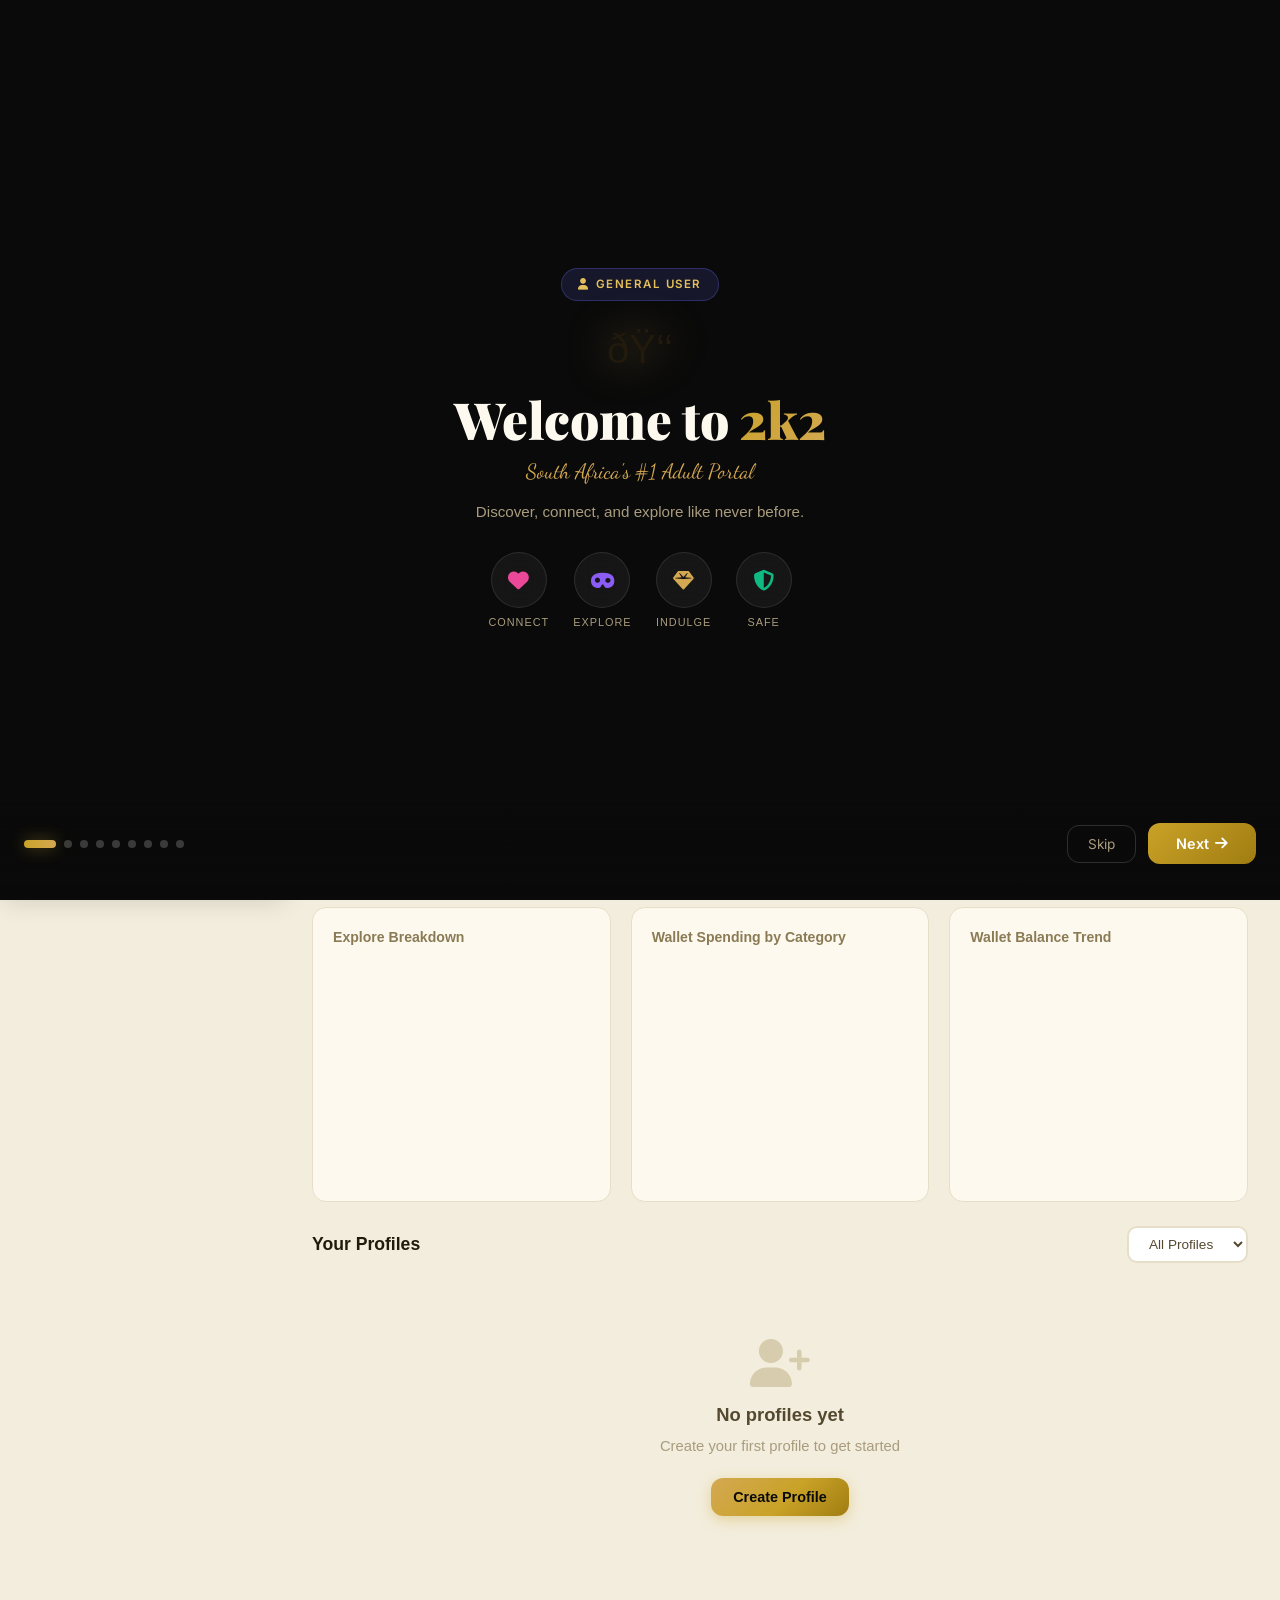
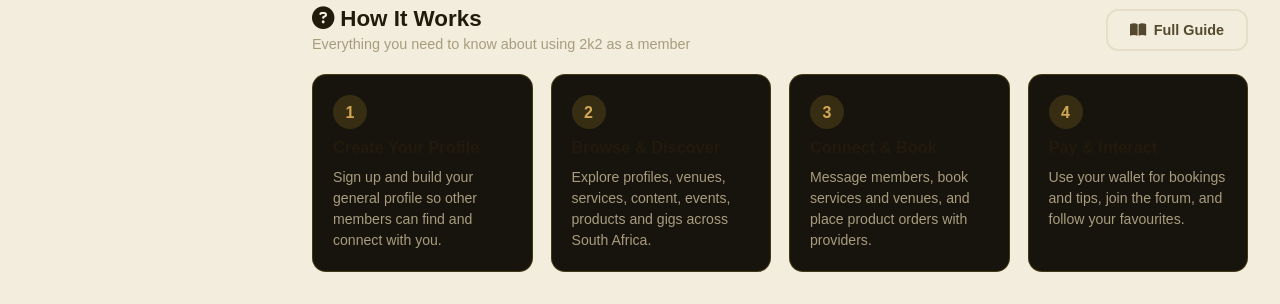
==== index.html @ edfb1ac8 "v2.3.13: products categories -> Toys, Accessories, BDSM Accessories, Candy, Clothing, Masks, Creams," ====
﻿<!DOCTYPE html>
<html lang="en">
<head>
    <meta charset="UTF-8">
    <meta name="viewport" content="width=device-width, initial-scale=1.0">
    <meta http-equiv="Content-Security-Policy" content="object-src 'none'; base-uri 'self'; frame-src 'none'; upgrade-insecure-requests">
    <title>2k2 - South Africa's #1 Adult Portal | Connect, Explore & Earn</title>
    <meta name="description" content="2k2 is South Africa's premier adult services platform. Browse profiles, venues, events, personal ads, premium content & services. Free for general users. Service providers earn money with bookings, tips, content sales & events. Covering all 9 SA provinces.">
    <meta name="keywords" content="adult services South Africa, escort directory, adult portal, personal ads, hookups, fetish clubs, adult content, premium content, service provider, adult dating, Johannesburg, Cape Town, Durban, Pretoria, Sandton, adult entertainment, nightlife, events, bookings, tips, wallet, forum, gigs, jobs">
    <meta name="author" content="2k2">
    <meta name="robots" content="index, follow, max-snippet:-1, max-image-preview:large, max-video-preview:-1">
    <meta name="googlebot" content="index, follow">
    <meta name="theme-color" content="#c9a227">
    <meta name="msapplication-TileColor" content="#c9a227">
    <meta name="apple-mobile-web-app-capable" content="yes">
    <meta name="apple-mobile-web-app-status-bar-style" content="black-translucent">
    <meta name="apple-mobile-web-app-title" content="2k2">
    <meta name="application-name" content="2k2">
    <meta name="geo.region" content="ZA">
    <meta name="geo.placename" content="South Africa">
    <meta name="geo.position" content="-26.2041;28.0473">
    <meta name="ICBM" content="-26.2041, 28.0473">

    <!-- Canonical URL -->
    <link rel="canonical" href="https://2k2-nu.vercel.app/">

    <!-- Open Graph / Facebook -->
    <meta property="og:type" content="website">
    <meta property="og:url" content="https://2k2-nu.vercel.app/">
    <meta property="og:title" content="2k2 - South Africa's #1 Adult Portal">
    <meta property="og:description" content="Browse profiles, venues, events, personal ads, premium content & services. Free for general users. Service providers earn money with bookings, tips, content sales & events.">
    <meta property="og:image" content="https://images.unsplash.com/photo-1524504388940-b1c1722653e1?w=1200&q=80">
    <meta property="og:image:alt" content="2k2 - South Africa's Premier Adult Portal">
    <meta property="og:image:width" content="1200">
    <meta property="og:image:height" content="630">
    <meta property="og:site_name" content="2k2">
    <meta property="og:locale" content="en_ZA">

    <!-- Twitter Card -->
    <meta name="twitter:card" content="summary_large_image">
    <meta name="twitter:url" content="https://2k2-nu.vercel.app/">
    <meta name="twitter:title" content="2k2 - South Africa's #1 Adult Portal">
    <meta name="twitter:description" content="Browse profiles, venues, events, personal ads, premium content & services. Free for general users. Service providers earn money with bookings, tips, content sales & events.">
    <meta name="twitter:image" content="https://images.unsplash.com/photo-1524504388940-b1c1722653e1?w=1200&q=80">
    <meta name="twitter:image:alt" content="2k2 - South Africa's Premier Adult Portal">

    <!-- Preconnect for performance -->
    <link rel="preconnect" href="https://fonts.googleapis.com">
    <link rel="preconnect" href="https://fonts.gstatic.com" crossorigin>
    <link rel="preconnect" href="https://cdnjs.cloudflare.com">
    <link rel="preconnect" href="https://cdn.jsdelivr.net">

    <!-- Favicon -->
    <link rel="icon" type="image/svg+xml" href="data:image/svg+xml,<svg xmlns='http://www.w3.org/2000/svg' viewBox='0 0 100 100'><text y='.9em' font-size='90'>ðŸ’Ž</text></svg>">
    <link rel="icon" type="image/png" sizes="192x192" href="icons/icon-192.png">
    <link rel="apple-touch-icon" href="icons/apple-touch-icon.png">
    <link rel="manifest" href="manifest.webmanifest">

    <link rel="stylesheet" href="style.css?v=44">
    <link rel="stylesheet" href="https://cdnjs.cloudflare.com/ajax/libs/font-awesome/6.5.1/css/all.min.css">
    <link href="https://fonts.googleapis.com/css2?family=Playfair+Display:wght@400;600;700;900&family=Inter:wght@300;400;500;600;700&family=Dancing+Script:wght@700&display=swap" rel="stylesheet">

    <!-- Structured Data - WebSite -->
    <script type="application/ld+json">
    {
        "@context": "https://schema.org",
        "@type": "WebSite",
        "name": "2k2",
        "alternateName": "2k2 Adult Portal",
        "url": "https://2k2-nu.vercel.app/",
        "description": "South Africa's premier adult services platform. Browse profiles, venues, events, personal ads, premium content & services.",
        "inLanguage": "en-ZA",
        "potentialAction": {
            "@type": "SearchAction",
            "target": {
                "@type": "EntryPoint",
                "urlTemplate": "https://2k2-nu.vercel.app/?search={search_term_string}"
            },
            "query-input": "required name=search_term_string"
        }
    }
    </script>

    <!-- Structured Data - Organization -->
    <script type="application/ld+json">
    {
        "@context": "https://schema.org",
        "@type": "Organization",
        "name": "2k2",
        "url": "https://2k2-nu.vercel.app/",
        "logo": "https://images.unsplash.com/photo-1524504388940-b1c1722653e1?w=200&q=80",
        "description": "South Africa's premier adult services platform connecting service providers with clients across all 9 provinces.",
        "address": {
            "@type": "PostalAddress",
            "addressCountry": "ZA"
        },
        "areaServed": {
            "@type": "Country",
            "name": "South Africa"
        },
        "sameAs": []
    }
    </script>

    <!-- Structured Data - LocalBusiness -->
    <script type="application/ld+json">
    {
        "@context": "https://schema.org",
        "@type": "LocalBusiness",
        "name": "2k2",
        "description": "South Africa's premier adult services platform",
        "url": "https://2k2-nu.vercel.app/",
        "areaServed": [
            {"@type": "State", "name": "Gauteng"},
            {"@type": "State", "name": "Western Cape"},
            {"@type": "State", "name": "KwaZulu-Natal"},
            {"@type": "State", "name": "Eastern Cape"},
            {"@type": "State", "name": "Free State"},
            {"@type": "State", "name": "Mpumalanga"},
            {"@type": "State", "name": "Limpopo"},
            {"@type": "State", "name": "North West"},
            {"@type": "State", "name": "Northern Cape"}
        ],
        "priceRange": "Free - R200/month",
        "telephone": "+27-000-000-0000"
    }
    </script>

    <!-- Structured Data - BreadcrumbList -->
    <script type="application/ld+json">
    {
        "@context": "https://schema.org",
        "@type": "BreadcrumbList",
        "itemListElement": [
            {"@type": "ListItem", "position": 1, "name": "Home", "item": "https://2k2-nu.vercel.app/"},
            {"@type": "ListItem", "position": 2, "name": "Profiles Directory", "item": "https://2k2-nu.vercel.app/#directory"},
            {"@type": "ListItem", "position": 3, "name": "Venues", "item": "https://2k2-nu.vercel.app/#venues"},
            {"@type": "ListItem", "position": 4, "name": "Events", "item": "https://2k2-nu.vercel.app/#events"},
            {"@type": "ListItem", "position": 5, "name": "Forum", "item": "https://2k2-nu.vercel.app/#forum"},
            {"@type": "ListItem", "position": 6, "name": "Personal Ads", "item": "https://2k2-nu.vercel.app/#ads"},
            {"@type": "ListItem", "position": 7, "name": "Services", "item": "https://2k2-nu.vercel.app/#services"},
            {"@type": "ListItem", "position": 8, "name": "Jobs & Gigs", "item": "https://2k2-nu.vercel.app/#gigs"}
        ]
    }
    </script>

    <!-- Structured Data - FAQ -->
    <script type="application/ld+json">
    {
        "@context": "https://schema.org",
        "@type": "FAQPage",
        "mainEntity": [
            {
                "@type": "Question",
                "name": "What is 2k2?",
                "acceptedAnswer": {
                    "@type": "Answer",
                    "text": "2k2 is South Africa's premier adult services platform. It connects general users with service providers, content creators, venues, and events across all 9 South African provinces."
                }
            },
            {
                "@type": "Question",
                "name": "Is 2k2 free to use?",
                "acceptedAnswer": {
                    "@type": "Answer",
                    "text": "Yes, 2k2 is free for general users. Service providers pay R200/month for access to premium features like service listings, content sales, event hosting, and a dedicated dashboard."
                }
            },
            {
                "@type": "Question",
                "name": "How do service providers earn money on 2k2?",
                "acceptedAnswer": {
                    "@type": "Answer",
                    "text": "Service providers can earn through bookings, tips from clients, selling premium content (videos, images, audio), hosting events and parties, and posting jobs/gigs."
                }
            },
            {
                "@type": "Question",
                "name": "Which South African cities does 2k2 cover?",
                "acceptedAnswer": {
                    "@type": "Answer",
                    "text": "2k2 covers all 9 South African provinces with 150+ cities including Johannesburg, Cape Town, Durban, Pretoria, Sandton, Bloemfontein, Port Elizabeth, Nelspruit, Polokwane, and many more."
                }
            }
        ]
    }
    </script>
</head>
<body>
    <!-- Onboarding Overlay (first visit) -->
    <div class="onboarding-overlay" id="onboardingOverlay">
        <div class="onboarding-slides">
            <!-- ===================== GENERAL USER SECTION ===================== -->

            <!-- GU Slide 1: Welcome -->
            <div class="onb-slide active" data-slide="0">
                <div class="onb-bg" style="background-image:url('https://images.unsplash.com/photo-1524504388940-b1c1722653e1?w=1200&q=80')"></div>
                <div class="onb-overlay"></div>
                <div class="onb-content">
                    <div class="onb-section-badge"><i class="fas fa-user"></i> General User</div>
                    <div class="onb-crown">ðŸ‘‘</div>
                    <h1 class="onb-title">Welcome to <span class="onb-highlight">2k2</span></h1>
                    <p class="onb-subtitle">South Africa's #1 Adult Portal</p>
                    <p class="onb-desc">Discover, connect, and explore like never before.</p>
                    <div class="onb-icons">
                        <div class="onb-icon-item"><div class="onb-icon-circle" style="color:#ec4899"><i class="fas fa-heart"></i></div><span>Connect</span></div>
                        <div class="onb-icon-item"><div class="onb-icon-circle" style="color:#8b5cf6"><i class="fas fa-mask"></i></div><span>Explore</span></div>
                        <div class="onb-icon-item"><div class="onb-icon-circle" style="color:#d4a853"><i class="fas fa-gem"></i></div><span>Indulge</span></div>
                        <div class="onb-icon-item"><div class="onb-icon-circle" style="color:#10b981"><i class="fas fa-shield-halved"></i></div><span>Safe</span></div>
                    </div>
                </div>
            </div>

            <!-- GU Slide 2: Discover -->
            <div class="onb-slide" data-slide="1">
                <div class="onb-bg" style="background-image:url('https://images.unsplash.com/photo-1517841905240-472988babdf9?w=1200&q=80')"></div>
                <div class="onb-overlay"></div>
                <div class="onb-content">
                    <div class="onb-section-badge"><i class="fas fa-user"></i> General User</div>
                    <h1 class="onb-title" style="font-size:2.6rem">Discover <span class="onb-highlight">People</span></h1>
                    <p class="onb-subtitle">Find exactly what you're looking for</p>
                    <div class="onb-features">
                        <div class="onb-feature"><i class="fas fa-users" style="color:#ec4899"></i><div><h4>Profiles</h4><p>Browse verified providers across all 9 provinces</p></div></div>
                        <div class="onb-feature"><i class="fas fa-map-marker-alt" style="color:#f59e0b"></i><div><h4>Venues & Events</h4><p>Fetish clubs, lodges, and exclusive events</p></div></div>
                        <div class="onb-feature"><i class="fas fa-video" style="color:#8b5cf6"></i><div><h4>Premium Content</h4><p>Videos, images, ASMR, podcasts, and stories</p></div></div>
                        <div class="onb-feature"><i class="fas fa-briefcase" style="color:#10b981"></i><div><h4>Jobs & Gigs</h4><p>Find work or hire talent for events and services</p></div></div>
                    </div>
                </div>
            </div>

            <!-- GU Slide 3: Connect -->
            <div class="onb-slide" data-slide="2">
                <div class="onb-bg" style="background-image:url('https://images.unsplash.com/photo-1494790108377-be9c29b29330?w=1200&q=80')"></div>
                <div class="onb-overlay"></div>
                <div class="onb-content">
                    <div class="onb-section-badge"><i class="fas fa-user"></i> General User</div>
                    <h1 class="onb-title" style="font-size:2.6rem">Connect <span class="onb-highlight">& Engage</span></h1>
                    <p class="onb-subtitle">Book, tip, and interact seamlessly</p>
                    <div class="onb-features">
                        <div class="onb-feature"><i class="fas fa-calendar-check" style="color:#10b981"></i><div><h4>Book Services</h4><p>Secure bookings with wallet and confirmations</p></div></div>
                        <div class="onb-feature"><i class="fas fa-fire" style="color:#ef4444"></i><div><h4>Tip & Support</h4><p>Show appreciation with instant tips</p></div></div>
                        <div class="onb-feature"><i class="fas fa-comments" style="color:#c9a227"></i><div><h4>Community Forum</h4><p>Public & Premium forums with rich text</p></div></div>
                        <div class="onb-feature"><i class="fas fa-wallet" style="color:#d4a853"></i><div><h4>Digital Wallet</h4><p>Top up, withdraw, track everything</p></div></div>
                    </div>
                </div>
            </div>

            <!-- GU Slide 4: Your Community -->
            <div class="onb-slide" data-slide="3">
                <div class="onb-bg" style="background-image:url('https://images.unsplash.com/photo-1534528741775-53994a69daeb?w=1200&q=80')"></div>
                <div class="onb-overlay"></div>
                <div class="onb-content">
                    <div class="onb-section-badge"><i class="fas fa-user"></i> General User</div>
                    <h1 class="onb-title" style="font-size:2.6rem">Your <span class="onb-highlight">Community</span></h1>
                    <p class="onb-subtitle">Personal ads, reviews, and real connections</p>
                    <div class="onb-features">
                        <div class="onb-feature"><i class="fas fa-bullhorn" style="color:#3b82f6"></i><div><h4>Personal Ads</h4><p>W4M, M4W, FWB, casual hookups & more</p></div></div>
                        <div class="onb-feature"><i class="fas fa-star" style="color:#f59e0b"></i><div><h4>Reviews & Ratings</h4><p>Rate providers and read real experiences</p></div></div>
                        <div class="onb-feature"><i class="fas fa-map-pin" style="color:#ef4444"></i><div><h4>SA Locations</h4><p>All 9 provinces with city-level filtering</p></div></div>
                        <div class="onb-feature"><i class="fas fa-lock" style="color:#10b981"></i><div><h4>Privacy First</h4><p>Your data stays safe and private</p></div></div>
                    </div>
                </div>
            </div>

            <!-- ===================== SERVICE PROVIDER SECTION ===================== -->

            <!-- SP Slide 5: Welcome -->
            <div class="onb-slide" data-slide="4">
                <div class="onb-bg" style="background-image:url('https://images.unsplash.com/photo-1524504388940-b1c1722653e1?w=1200&q=80')"></div>
                <div class="onb-overlay"></div>
                <div class="onb-content">
                    <div class="onb-section-badge sp-badge"><i class="fas fa-briefcase"></i> Service Provider</div>
                    <div class="onb-crown" style="filter:drop-shadow(0 0 20px rgba(16,185,129,0.5))">ðŸ’°</div>
                    <h1 class="onb-title">Start <span class="onb-highlight">Earning</span></h1>
                    <p class="onb-subtitle">Turn your skills into income on 2k2</p>
                    <p class="onb-desc">Join South Africa's largest adult services marketplace. List your services, get bookings, and build your brand.</p>
                    <div class="onb-icons">
                        <div class="onb-icon-item"><div class="onb-icon-circle" style="color:#10b981"><i class="fas fa-money-bill-wave"></i></div><span>Earn</span></div>
                        <div class="onb-icon-item"><div class="onb-icon-circle" style="color:#f59e0b"><i class="fas fa-calendar-check"></i></div><span>Book</span></div>
                        <div class="onb-icon-item"><div class="onb-icon-circle" style="color:#8b5cf6"><i class="fas fa-store"></i></div><span>Sell</span></div>
                        <div class="onb-icon-item"><div class="onb-icon-circle" style="color:#ec4899"><i class="fas fa-heart"></i></div><span>Grow</span></div>
                    </div>
                </div>
            </div>

            <!-- SP Slide 6: What You Can Sell -->
            <div class="onb-slide" data-slide="5">
                <div class="onb-bg" style="background-image:url('https://images.unsplash.com/photo-1517841905240-472988babdf9?w=1200&q=80')"></div>
                <div class="onb-overlay"></div>
                <div class="onb-content">
                    <div class="onb-section-badge sp-badge"><i class="fas fa-briefcase"></i> Service Provider</div>
                    <h1 class="onb-title" style="font-size:2.4rem">What You Can <span class="onb-highlight">Sell</span></h1>
                    <p class="onb-subtitle">Multiple revenue streams, one platform</p>
                    <div class="onb-features">
                        <div class="onb-feature"><i class="fas fa-concierge-bell" style="color:#10b981"></i><div><h4>Custom Services</h4><p>Create and sell any service you offer â€” you define it</p></div></div>
                        <div class="onb-feature"><i class="fas fa-video" style="color:#8b5cf6"></i><div><h4>Premium Content</h4><p>Videos, images, ASMR, podcasts, stories & books</p></div></div>
                        <div class="onb-feature"><i class="fas fa-calendar-days" style="color:#ec4899"></i><div><h4>Events & Parties</h4><p>Host parties, G2G meetups, club nights, and more</p></div></div>
                        <div class="onb-feature"><i class="fas fa-briefcase" style="color:#f59e0b"></i><div><h4>Jobs & Gigs</h4><p>Photography, dancing, catering, companionship</p></div></div>
                    </div>
                </div>
            </div>

            <!-- SP Slide 7: How You Earn -->
            <div class="onb-slide" data-slide="6">
                <div class="onb-bg" style="background-image:url('https://images.unsplash.com/photo-1494790108377-be9c29b29330?w=1200&q=80')"></div>
                <div class="onb-overlay"></div>
                <div class="onb-content">
                    <div class="onb-section-badge sp-badge"><i class="fas fa-briefcase"></i> Service Provider</div>
                    <h1 class="onb-title" style="font-size:2.4rem">How You <span class="onb-highlight">Earn</span></h1>
                    <p class="onb-subtitle">Multiple ways to make money</p>
                    <div class="onb-features">
                        <div class="onb-feature"><i class="fas fa-calendar-check" style="color:#10b981"></i><div><h4>Service Bookings</h4><p>Clients book you directly - set your own booking fee</p></div></div>
                        <div class="onb-feature"><i class="fas fa-fire" style="color:#ef4444"></i><div><h4>Tips & Donations</h4><p>Receive tips from fans â€” R50, R100, R250, R500</p></div></div>
                        <div class="onb-feature"><i class="fas fa-play-circle" style="color:#8b5cf6"></i><div><h4>Content Sales</h4><p>Sell exclusive content â€” videos, images, ASMR, stories</p></div></div>
                        <div class="onb-feature"><i class="fas fa-shop" style="color:#d4a853"></i><div><h4>Venue & Events</h4><p>List venues, host events, sell tickets and experiences</p></div></div>
                    </div>
                </div>
            </div>

            <!-- SP Slide 8: Your Tools -->
            <div class="onb-slide" data-slide="7">
                <div class="onb-bg" style="background-image:url('https://images.unsplash.com/photo-1534528741775-53994a69daeb?w=1200&q=80')"></div>
                <div class="onb-overlay"></div>
                <div class="onb-content">
                    <div class="onb-section-badge sp-badge"><i class="fas fa-briefcase"></i> Service Provider</div>
                    <h1 class="onb-title" style="font-size:2.4rem">Your <span class="onb-highlight">Dashboard</span></h1>
                    <p class="onb-subtitle">Full control over your business</p>
                    <div class="onb-features">
                        <div class="onb-feature"><i class="fas fa-wallet" style="color:#d4a853"></i><div><h4>Wallet & Payouts</h4><p>Track earnings, request withdrawals, view transactions</p></div></div>
                        <div class="onb-feature"><i class="fas fa-chart-line" style="color:#10b981"></i><div><h4>Analytics</h4><p>See views, bookings, reactions, and wallet analytics</p></div></div>
                        <div class="onb-feature"><i class="fas fa-images" style="color:#8b5cf6"></i><div><h4>Gallery & Media</h4><p>Upload photos, manage galleries for listings</p></div></div>
                        <div class="onb-feature"><i class="fas fa-headset" style="color:#ec4899"></i><div><h4>Direct Bookings</h4><p>Accept, decline, or complete bookings in real-time</p></div></div>
                    </div>
                </div>
            </div>

            <!-- ===================== PRICING TABLE ===================== -->

            <!-- Slide 9: Choose Your Plan -->
            <div class="onb-slide" data-slide="8">
                <div class="onb-bg" style="background-image:url('https://images.unsplash.com/photo-1524504388940-b1c1722653e1?w=1200&q=80')"></div>
                <div class="onb-overlay"></div>
                <div class="onb-content onb-content-wide">
                    <h1 class="onb-title" style="font-size:2.4rem">Choose Your <span class="onb-highlight">Path</span></h1>
                    <p class="onb-subtitle">Start free or unlock earning power</p>
                    <div class="onb-pricing-grid">
                        <!-- General User Plan -->
                        <div class="onb-pricing-card">
                            <div class="onb-pricing-header">
                                <div class="onb-pricing-icon"><i class="fas fa-user"></i></div>
                                <h3>General User</h3>
                                <div class="onb-pricing-price">Free</div>
                                <p class="onb-pricing-period">No card required</p>
                            </div>
                            <div class="onb-pricing-features">
                                <div class="onb-pricing-feature"><i class="fas fa-check"></i> Browse all profiles & providers</div>
                                <div class="onb-pricing-feature"><i class="fas fa-check"></i> View venues & events directory</div>
                                <div class="onb-pricing-feature"><i class="fas fa-check"></i> Post personal ads (all categories)</div>
                                <div class="onb-pricing-feature"><i class="fas fa-check"></i> Book services & leave reviews</div>
                                <div class="onb-pricing-feature"><i class="fas fa-check"></i> Tip providers directly</div>
                                <div class="onb-pricing-feature"><i class="fas fa-check"></i> Access public forum</div>
                                <div class="onb-pricing-feature"><i class="fas fa-check"></i> Digital wallet & transactions</div>
                                <div class="onb-pricing-feature"><i class="fas fa-check"></i> SA location filtering (9 provinces)</div>
                            </div>
                            <a href="register.html" class="onb-pricing-btn onb-pricing-btn-user" onclick="completeOnboarding()"><i class="fas fa-arrow-right"></i> Register as General User</a>
                        </div>

                        <!-- Service Provider Plan -->
                        <div class="onb-pricing-card onb-pricing-featured">
                            <div class="onb-pricing-badge">Most Popular</div>
                            <div class="onb-pricing-header">
                                <div class="onb-pricing-icon sp-icon"><i class="fas fa-briefcase"></i></div>
                                <h3>Service Provider</h3>
                                <div class="onb-pricing-price">R200<span>/month</span></div>
                                <p class="onb-pricing-period">Cancel anytime</p>
                            </div>
                            <div class="onb-pricing-features">
                                <div class="onb-pricing-feature"><i class="fas fa-check"></i> Everything in General User</div>
                                <div class="onb-pricing-feature"><i class="fas fa-check"></i> Create & manage service listings</div>
                                <div class="onb-pricing-feature"><i class="fas fa-check"></i> Sell premium content (video, audio, images)</div>
                                <div class="onb-pricing-feature"><i class="fas fa-check"></i> Host events & parties</div>
                                <div class="onb-pricing-feature"><i class="fas fa-check"></i> Post & manage gigs/jobs</div>
                                <div class="onb-pricing-feature"><i class="fas fa-check"></i> List venues & accommodations</div>
                                <div class="onb-pricing-feature"><i class="fas fa-check"></i> Accept bookings & receive tips</div>
                                <div class="onb-pricing-feature"><i class="fas fa-check"></i> Dedicated provider dashboard</div>
                                <div class="onb-pricing-feature"><i class="fas fa-check"></i> Wallet analytics & payout management</div>
                                <div class="onb-pricing-feature"><i class="fas fa-check"></i> Premium forum access</div>
                                <div class="onb-pricing-feature"><i class="fas fa-check"></i> Priority visibility in directories</div>
                            </div>
                            <a href="register.html?plan=provider" class="onb-pricing-btn onb-pricing-btn-provider" onclick="completeOnboarding()"><i class="fas fa-rocket"></i> Register as Service Provider</a>
                        </div>
                    </div>
                    <p class="onb-footer-text"><i class="fas fa-lock"></i> 18+ Only | Private & Secure | All prices in ZAR</p>
                </div>
            </div>
        </div>
        <!-- Nav -->
        <div class="onb-nav">
            <div class="onb-dots" id="onbDots"></div>
            <div class="onb-nav-btns">
                <button class="onb-skip" onclick="completeOnboarding()">Skip</button>
                <button class="onb-next-btn" id="onbNextBtn" onclick="nextOnbSlide()">Next <i class="fas fa-arrow-right"></i></button>
            </div>
        </div>
    </div>

    <div class="sidebar" id="sidebar">
        <div class="sidebar-header">
            <h2 class="logo">2k2</h2>
            <button class="close-btn" id="closeBtn">
                <i class="fas fa-times"></i>
            </button>
        </div>
        
        <nav class="nav-menu">
            <a href="index.html" class="nav-item active">
                <i class="fas fa-th-large"></i>
                <span>Dashboard</span>
            </a>
            <a href="#" class="nav-item" data-page="user-create">
                <i class="fas fa-user-plus"></i>
                <span>Create Profile</span>
            </a>
            <a href="#" class="nav-item" data-page="user-profile">
                <i class="fas fa-user-circle"></i>
                <span>View Profile</span>
            </a>
            <a href="#" class="nav-item" data-page="my-network">
                <i class="fas fa-users"></i>
                <span>My Network</span>
            </a>
            <div class="nav-divider"></div>
            <span class="nav-section-title">Browse</span>
            <a href="#" class="nav-item" data-page="directory">
                <i class="fas fa-address-book"></i>
                <span>Profiles</span>
            </a>
            <a href="#" class="nav-item" data-page="venue-directory">
                <i class="fas fa-store"></i>
                <span>Venues</span>
            </a>
            <a href="#" class="nav-item" data-page="services-directory">
                <i class="fas fa-concierge-bell"></i>
                <span>Services</span>
            </a>
            <a href="#" class="nav-item" data-page="content-directory">
                <i class="fas fa-photo-film"></i>
                <span>Content</span>
            </a>
            <a href="#" class="nav-item" data-page="events-directory">
                <i class="fas fa-calendar-days"></i>
                <span>Events</span>
            </a>
            <a href="#" class="nav-item" data-page="ads-browse">
                <i class="fas fa-bullhorn"></i>
                <span>Browse Ads</span>
            </a>
            <a href="#" class="nav-item" data-page="gigs-browse">
                <i class="fas fa-briefcase"></i>
                <span>Browse Gigs</span>
            </a>
            <a href="#" class="nav-item" data-page="products-directory">
                <i class="fas fa-cart-shopping"></i>
                <span>Products</span>
            </a>
            <a href="#" class="nav-item" data-page="cart">
                <i class="fas fa-cart-arrow-down"></i>
                <span>Cart <span class="nav-badge" id="cartBadge" style="display:none">0</span></span>
            </a>
            <a href="#" class="nav-item" data-page="my-purchases">
                <i class="fas fa-truck"></i>
                <span>My Purchases</span>
            </a>
            <a href="#" class="nav-item" data-page="my-invoices">
                <i class="fas fa-file-invoice"></i>
                <span>My Invoices</span>
            </a>
            <div class="nav-divider"></div>
            <span class="nav-section-title">Fun &amp; Games</span>
            <a href="#" class="nav-item" data-page="experiences-browse">
                <i class="fas fa-gamepad"></i>
                <span>Browse Experiences</span>
            </a>
            <a href="#" class="nav-item" data-page="fantasy-requests">
                <i class="fas fa-scroll"></i>
                <span>Fantasy Requests</span>
            </a>
            <a href="#" class="nav-item" data-page="fantasy-request-create">
                <i class="fas fa-pen-to-square"></i>
                <span>Post Fantasy Request</span>
            </a>
            <div class="nav-divider"></div>
            <span class="nav-section-title">Forum</span>
            <a href="#" class="nav-item" data-page="forum-browse">
                <i class="fas fa-comments"></i>
                <span>Browse Forum</span>
            </a>
            <a href="#" class="nav-item" data-page="forum-create">
                <i class="fas fa-plus-circle"></i>
                <span>New Thread</span>
            </a>
            <a href="#" class="nav-item" data-page="user-forum-threads">
                <i class="fas fa-list"></i>
                <span>My Threads</span>
            </a>
            <div class="nav-divider"></div>
            <span class="nav-section-title">Personal Ads</span>
            <a href="#" class="nav-item" data-page="ads-create">
                <i class="fas fa-pen-to-square"></i>
                <span>Post an Ad</span>
            </a>
            <a href="#" class="nav-item" data-page="user-ads">
                <i class="fas fa-clipboard-list"></i>
                <span>My Ads</span>
            </a>
            <div class="nav-divider"></div>
            <span class="nav-section-title">Messages</span>
            <a href="#" class="nav-item" data-page="inbox">
                <i class="fas fa-inbox"></i>
                <span>Inbox</span>
            </a>
            <a href="#" class="nav-item" data-page="message-compose">
                <i class="fas fa-paper-plane"></i>
                <span>New Message</span>
            </a>
            <a href="#" class="nav-item" data-page="online-users">
                <i class="fas fa-user-clock"></i>
                <span>Online Users</span>
            </a>
            <div class="nav-divider"></div>
            <span class="nav-section-title">Bookings</span>
            <a href="#" class="nav-item" data-page="user-bookings">
                <i class="fas fa-calendar-check"></i>
                <span>My Bookings</span>
            </a>
            <a href="#" class="nav-item" data-page="user-interests">
                <i class="fas fa-heart"></i>
                <span>My Interests</span>
            </a>
            <div class="nav-divider"></div>
            <span class="nav-section-title">Wallet</span>
            <a href="#" class="nav-item" data-page="user-wallet">
                <i class="fas fa-wallet"></i>
                <span>My Wallet</span>
            </a>
            <div class="nav-divider"></div>
            <span class="nav-section-title">My Library</span>
            <a href="#" class="nav-item" data-page="saved-items">
                <i class="fas fa-bookmark"></i>
                <span>Saved Items</span>
            </a>
            <div class="nav-divider"></div>
            <span class="nav-section-title">Account</span>
            <a href="#" class="nav-item" data-page="user-settings">
                <i class="fas fa-cog"></i>
                <span>Settings</span>
            </a>
            <a href="#" class="nav-item" onclick="upgradeToProvider(); return false;" aria-label="Upgrade to Service Provider">
                <i class="fas fa-briefcase"></i>
                <span>Upgrade to Service Provider</span>
            </a>
            <div class="nav-divider"></div>
            <div id="switchPortalSection">
                <span class="nav-section-title">Switch Portal</span>
                <a href="advertise.html" class="nav-item">
                    <i class="fas fa-bullhorn"></i>
                    <span>Advertise</span>
                </a>
                <a href="invest.html" class="nav-item">
                    <i class="fas fa-chart-line"></i>
                    <span>Invest</span>
                </a>
            </div>
            <a href="#" class="nav-item" data-page="how-it-works">
                <i class="fas fa-circle-question"></i>
                <span>How It Works</span>
            </a>
            <a href="#" class="nav-item" data-page="help-queries">
                <i class="fas fa-life-ring"></i>
                <span>Help</span>
            </a>
        </nav>

        <div class="sidebar-footer">
            <div id="authUserInfo" style="display:none;padding:8px 16px;font-size:12px;color:#a99c7e;border-top:1px solid var(--border,#e6dec8);margin-bottom:6px"></div>
            <a href="login.html" class="nav-item" id="signInLink">
                <i class="fas fa-sign-in-alt"></i>
                <span>Sign In</span>
            </a>
            <a href="#" class="nav-item" id="logoutLink" style="display:none">
                <i class="fas fa-sign-out-alt"></i>
                <span>Logout</span>
            </a>
        </div>
    </div>

    <div class="main-content" id="mainContent">
        <!-- Provider application status banner (general user portal notice) -->
        <div id="providerAppBanner" style="display:none;background:linear-gradient(90deg,#c9a227,#a07d12);color:#0a0a0a;padding:10px 18px;font-size:13px;font-weight:600;cursor:pointer;z-index:20" onclick="window.location.href='upgrade.html?verify=1'">
            <i class="fas fa-user-shield" style="margin-right:8px"></i><span id="providerAppBannerText">Your Service Provider application is under review.</span>
        </div>
        
        <!-- User Dashboard -->
        <div class="page active" id="page-user-dashboard">
            <div class="container">
                <div class="dashboard-header">
                    <div>
                        <h1>General User Dashboard</h1>
                        <p>Manage your profiles and activity</p>
                    </div>
                    <button class="btn btn-primary" onclick="navigateTo('user-create')">
                        <i class="fas fa-plus"></i> New Profile
                    </button>
                </div>

                <div class="profile-setup-banner" id="profileSetupBanner" style="display:none">
                    <i class="fas fa-user-edit"></i>
                    <div>
                        <strong>Complete your profile</strong>
                        <span>Add your details so other members can find and connect with you.</span>
                    </div>
                    <button class="btn btn-primary" onclick="navigateTo('user-create')"><i class="fas fa-user-plus"></i> Add Details</button>
                </div>

                <div id="dashboardApprovalNotes"></div>

                <div class="stats-row">
                    <div class="stat-card" onclick="navigateTo('directory')">
                        <div class="stat-icon user-bg"><i class="fas fa-users"></i></div>
                        <div class="stat-info">
                            <span class="stat-number" id="userCount">0</span>
                            <span class="stat-label">Total Profiles</span>
                        </div>
                    </div>
                    <div class="stat-card" onclick="navigateTo('user-interests')">
                        <div class="stat-icon purple-bg"><i class="fas fa-heart"></i></div>
                        <div class="stat-info">
                            <span class="stat-number" id="userInterestsCount">0</span>
                            <span class="stat-label">Interests</span>
                        </div>
                    </div>
                    <div class="stat-card" onclick="navigateTo('directory')">
                        <div class="stat-icon green-bg"><i class="fas fa-check-circle"></i></div>
                        <div class="stat-info">
                            <span class="stat-number" id="userActiveCount">0</span>
                            <span class="stat-label">Active</span>
                        </div>
                    </div>
                </div>

                <!-- Menu Overview -->
                <div class="how-section">
                    <div class="how-section-head">
                        <div>
                            <h2><i class="fas fa-compass"></i> Explore 2k2</h2>
                            <p>Live summary of everything available on the platform</p>
                        </div>
                    </div>
                    <div class="dash-stats-grid">
                        <div class="dash-stat-card" onclick="navigateTo('directory')">
                            <div class="dash-stat-icon user-bg"><i class="fas fa-address-book"></i></div>
                            <div class="dash-stat-info"><span class="dash-stat-value" id="dashCountProfiles">0</span><span class="dash-stat-label">Profiles</span></div>
                        </div>
                        <div class="dash-stat-card" onclick="navigateTo('venue-directory')">
                            <div class="dash-stat-icon green-bg"><i class="fas fa-store"></i></div>
                            <div class="dash-stat-info"><span class="dash-stat-value" id="dashCountVenues">0</span><span class="dash-stat-label">Venues</span></div>
                        </div>
                        <div class="dash-stat-card" onclick="navigateTo('services-directory')">
                            <div class="dash-stat-icon blue-bg"><i class="fas fa-concierge-bell"></i></div>
                            <div class="dash-stat-info"><span class="dash-stat-value" id="dashCountServices">0</span><span class="dash-stat-label">Services</span></div>
                        </div>
                        <div class="dash-stat-card" onclick="navigateTo('content-directory')">
                            <div class="dash-stat-icon purple-bg"><i class="fas fa-photo-film"></i></div>
                            <div class="dash-stat-info"><span class="dash-stat-value" id="dashCountContent">0</span><span class="dash-stat-label">Content</span></div>
                        </div>
                        <div class="dash-stat-card" onclick="navigateTo('events-directory')">
                            <div class="dash-stat-icon orange-bg"><i class="fas fa-calendar-days"></i></div>
                            <div class="dash-stat-info"><span class="dash-stat-value" id="dashCountEvents">0</span><span class="dash-stat-label">Events</span></div>
                        </div>
                        <div class="dash-stat-card" onclick="navigateTo('ads-browse')">
                            <div class="dash-stat-icon user-bg"><i class="fas fa-bullhorn"></i></div>
                            <div class="dash-stat-info"><span class="dash-stat-value" id="dashCountAds">0</span><span class="dash-stat-label">Ads</span></div>
                        </div>
                        <div class="dash-stat-card" onclick="navigateTo('gigs-browse')">
                            <div class="dash-stat-icon blue-bg"><i class="fas fa-briefcase"></i></div>
                            <div class="dash-stat-info"><span class="dash-stat-value" id="dashCountGigs">0</span><span class="dash-stat-label">Gigs</span></div>
                        </div>
                        <div class="dash-stat-card" onclick="navigateTo('products-directory')">
                            <div class="dash-stat-icon green-bg"><i class="fas fa-cart-shopping"></i></div>
                            <div class="dash-stat-info"><span class="dash-stat-value" id="dashCountProducts">0</span><span class="dash-stat-label">Products</span></div>
                        </div>
                        <div class="dash-stat-card" onclick="navigateTo('experiences-browse')">
                            <div class="dash-stat-icon purple-bg"><i class="fas fa-gamepad"></i></div>
                            <div class="dash-stat-info"><span class="dash-stat-value" id="dashCountExperiences">0</span><span class="dash-stat-label">Experiences</span></div>
                        </div>
                        <div class="dash-stat-card" onclick="navigateTo('fantasy-requests')">
                            <div class="dash-stat-icon orange-bg"><i class="fas fa-scroll"></i></div>
                            <div class="dash-stat-info"><span class="dash-stat-value" id="dashCountFantasy">0</span><span class="dash-stat-label">Fantasy Req.</span></div>
                        </div>
                        <div class="dash-stat-card" onclick="navigateTo('forum-browse')">
                            <div class="dash-stat-icon user-bg"><i class="fas fa-comments"></i></div>
                            <div class="dash-stat-info"><span class="dash-stat-value" id="dashCountThreads">0</span><span class="dash-stat-label">Forum Threads</span></div>
                        </div>
                        <div class="dash-stat-card" onclick="navigateTo('online-users')">
                            <div class="dash-stat-icon blue-bg"><i class="fas fa-user-clock"></i></div>
                            <div class="dash-stat-info"><span class="dash-stat-value" id="dashCountOnline">0</span><span class="dash-stat-label">Online Users</span></div>
                        </div>
                    </div>
                </div>

                <!-- Dashboard Analytics -->
                <div class="how-section">
                    <div class="how-section-head">
                        <div>
                            <h2><i class="fas fa-chart-line"></i> Insights &amp; Analytics</h2>
                            <p>Interactive charts of platform content and your wallet activity</p>
                        </div>
                    </div>
                    <div class="dash-analytics-row">
                        <div class="analytics-stat"><span class="analytics-stat-label">Wallet Balance</span><span class="analytics-stat-value" id="dashWalletBalance">R0</span></div>
                        <div class="analytics-stat"><span class="analytics-stat-label">My Profiles</span><span class="analytics-stat-value" id="dashMyProfiles">0</span></div>
                        <div class="analytics-stat" style="cursor:pointer" title="View your network" onclick="navigateTo('my-network')"><span class="analytics-stat-label">Followers</span><span class="analytics-stat-value" id="dashFollowers">0</span></div>
                        <div class="analytics-stat" style="cursor:pointer" title="View your network" onclick="navigateTo('my-network')"><span class="analytics-stat-label">Following</span><span class="analytics-stat-value" id="dashFollowing">0</span></div>
                        <div class="analytics-stat"><span class="analytics-stat-label">Pending Top-ups</span><span class="analytics-stat-value" id="dashPendingTopups">0</span></div>
                        <div class="analytics-stat"><span class="analytics-stat-label">Total Transactions</span><span class="analytics-stat-value" id="dashMyTxns">0</span></div>
                    </div>
                    <div class="dash-charts-grid">
                        <div class="analytics-chart-card">
                            <h3>Explore Breakdown</h3>
                            <div class="chart-wrap"><canvas id="dashExploreChart"></canvas></div>
                        </div>
                        <div class="analytics-chart-card">
                            <h3>Wallet Spending by Category</h3>
                            <div class="chart-wrap"><canvas id="dashSpendTypeChart"></canvas></div>
                        </div>
                        <div class="analytics-chart-card">
                            <h3>Wallet Balance Trend</h3>
                            <div class="chart-wrap"><canvas id="dashWalletChart"></canvas></div>
                        </div>
                    </div>
                </div>

                <div class="profiles-section">
                    <div class="section-header">
                        <h2>Your Profiles</h2>
                        <div class="filter-group">
                            <select id="userFilter" onchange="filterUserProfiles()">
                                <option value="all">All Profiles</option>
                                <option value="active">Active</option>
                                <option value="inactive">Inactive</option>
                            </select>
                        </div>
                    </div>
                    <div class="profiles-grid" id="userProfilesList"></div>
                </div>

                <!-- How It Works -->
                <div class="how-section">
                    <div class="how-section-head">
                        <div>
                            <h2><i class="fas fa-circle-question"></i> How It Works</h2>
                            <p>Everything you need to know about using 2k2 as a member</p>
                        </div>
                        <button class="btn btn-secondary" onclick="navigateTo('how-it-works')"><i class="fas fa-book-open"></i> Full Guide</button>
                    </div>
                    <div class="how-grid">
                        <div class="how-step">
                            <div class="how-step-num">1</div>
                            <h4>Create Your Profile</h4>
                            <p>Sign up and build your general profile so other members can find and connect with you.</p>
                        </div>
                        <div class="how-step">
                            <div class="how-step-num">2</div>
                            <h4>Browse &amp; Discover</h4>
                            <p>Explore profiles, venues, services, content, events, products and gigs across South Africa.</p>
                        </div>
                        <div class="how-step">
                            <div class="how-step-num">3</div>
                            <h4>Connect &amp; Book</h4>
                            <p>Message members, book services and venues, and place product orders with providers.</p>
                        </div>
                        <div class="how-step">
                            <div class="how-step-num">4</div>
                            <h4>Pay &amp; Interact</h4>
                            <p>Use your wallet for bookings and tips, join the forum, and follow your favourites.</p>
                        </div>
                    </div>
                </div>
            </div>
        </div>

        <!-- User Create/Edit -->
        <div class="page" id="page-user-create">
            <div class="container">
                <div class="form-header">
                    <button class="btn-back" onclick="navigateTo('user-dashboard')">
                        <i class="fas fa-arrow-left"></i> Back
                    </button>
                    <h1 id="userFormTitle">Create General User Profile</h1>
                </div>

                <form id="userProfileForm" onsubmit="handleUserSubmit(event)">
                    <input type="hidden" id="userProfileId" value="">
                    
                    <div class="profile-card">
                        <h2><i class="fas fa-user"></i> Basic Information</h2>
                        <div class="form-grid">
                            <div class="form-group">
                                <label>Username *</label>
                                <input type="text" id="userUsername" maxlength="24" placeholder="Choose a username" required>
                            </div>
                            <div class="form-group">
                                <label>Full Name *</label>
                                <input type="text" id="userFullName" placeholder="Enter your full name" required>
                            </div>
                            <div class="form-group">
                                <label>Email *</label>
                                <input type="email" id="userFormEmail" placeholder="Enter your email" required>
                            </div>
                            <div class="form-group">
                                <label>Phone</label>
                                <input type="tel" id="userFormPhone" placeholder="Enter your phone">
                            </div>
                            <div class="form-group">
                                <label>Location</label>
                                <select id="userFormLocation">
                                    <option value="">Select location</option>
                                </select>
                            </div>
                            <div class="form-group">
                                <label>Date of Birth</label>
                                <input type="date" id="userDob">
                            </div>
                            <div class="form-group">
                                <label>Gender</label>
                                <select id="userGender">
                                    <option value="">Select gender</option>
                                    <option value="male">Male</option>
                                    <option value="female">Female</option>
                                    <option value="other">Other</option>
                                    <option value="prefer-not">Prefer not to say</option>
                                </select>
                            </div>
                        </div>
                    </div>

                    <div class="profile-card">
                        <h2><i class="fas fa-file-alt"></i> About You</h2>
                        <div class="form-group">
                            <label>Bio</label>
                            <textarea id="userFormBio" placeholder="Tell us about yourself..." rows="4"></textarea>
                        </div>
                        <div class="form-group">
                            <label>Website</label>
                            <input type="url" id="userFormWebsite" placeholder="https://yourwebsite.com">
                        </div>
                    </div>

                    <div class="profile-card">
                        <h2><i class="fas fa-heart"></i> Interests</h2>
                        <div class="tags-input-container">
                            <div class="tags-display" id="userTagsDisplay"></div>
                            <input type="text" id="userTagsInput" placeholder="Type and press Enter to add interest">
                        </div>
                        <div class="suggested-tags">
                            <span class="tag-label">Suggestions:</span>
                            <button type="button" class="tag-suggestion" onclick="addSuggestedTag('Technology')">Technology</button>
                            <button type="button" class="tag-suggestion" onclick="addSuggestedTag('Music')">Music</button>
                            <button type="button" class="tag-suggestion" onclick="addSuggestedTag('Travel')">Travel</button>
                            <button type="button" class="tag-suggestion" onclick="addSuggestedTag('Sports')">Sports</button>
                            <button type="button" class="tag-suggestion" onclick="addSuggestedTag('Art')">Art</button>
                            <button type="button" class="tag-suggestion" onclick="addSuggestedTag('Food')">Food</button>
                            <button type="button" class="tag-suggestion" onclick="addSuggestedTag('Gaming')">Gaming</button>
                            <button type="button" class="tag-suggestion" onclick="addSuggestedTag('Fitness')">Fitness</button>
                        </div>
                    </div>

                    <div class="profile-card">
                        <h2><i class="fas fa-image"></i> Profile Photo</h2>
                        <p class="field-hint">Upload a photo from your device or add it from an image link. Accepted formats: JPG, JPEG, GIF, WebP, PNG.</p>
                        <div class="photo-upload">
                            <label for="userPhotoInput" class="photo-preview" id="userPhotoPreview">
                                <i class="fas fa-camera"></i>
                                <span>Click to upload</span>
                            </label>
                            <input type="file" id="userPhotoInput" accept=".jpg,.jpeg,.gif,.webp,.png,image/jpeg,image/jpg,image/gif,image/webp,image/png" onchange="validateUserPhoto(this, 'userPhotoPreview')">
                        </div>
                        <div class="photo-url-row">
                            <input type="url" id="userPhotoUrl" placeholder="Or paste an image link (https://...jpg)">
                            <button type="button" class="btn btn-secondary" onclick="setUserPhotoFromUrl()"><i class="fas fa-link"></i> Use Link</button>
                        </div>
                    </div>

                    <div class="form-actions">
                        <button type="button" class="btn btn-secondary" onclick="navigateTo('user-dashboard')">Cancel</button>
                        <button type="submit" class="btn btn-primary" id="userSubmitBtn">Create Profile</button>
                    </div>
                </form>
            </div>
        </div>

        <!-- User View Profile -->
        <div class="page" id="page-user-profile">
            <div class="container">
                <div class="form-header">
                    <button class="btn-back" onclick="navigateTo('user-dashboard')">
                        <i class="fas fa-arrow-left"></i> Back
                    </button>
                    <h1>View Profile</h1>
                    <div class="header-actions">
                        <button class="btn btn-secondary" id="editUserProfileBtn" onclick="editUserProfile()"><i class="fas fa-edit"></i> Edit</button>
                        <button class="btn btn-primary" onclick="openComposeTo(currentViewUserId, document.getElementById('userViewName').textContent, 'user')"><i class="fas fa-paper-plane"></i> Message</button>
                        <button class="btn btn-danger" id="deleteUserProfileBtn" onclick="deleteUserProfile()"><i class="fas fa-trash"></i> Delete</button>
                    </div>
                </div>

                <div class="view-profile" id="userProfileView">
                    <div class="profile-card view-header-card">
                        <div class="view-avatar">
                            <img id="userViewAvatar" src="" alt="" onerror="this.style.display='none'; if(this.nextElementSibling)this.nextElementSibling.style.display='flex'">
                            <div class="avatar-placeholder" style="display:none"><i class="fas fa-user"></i></div>
                        </div>
                        <div class="view-basic-info">
                            <h1 id="userViewName">-</h1>
                            <span class="badge badge-user">General User</span>
                            <p id="userViewEmail" class="view-email">-</p>
                            <div class="profile-follow-stats">
                                <span><i class="fas fa-user-plus"></i> <b data-follower-count data-t="user" data-id="">0</b> Followers</span>
                                <span><i class="fas fa-users"></i> <b data-following-count data-t="user" data-id="">0</b> Following</span>
                            </div>
                        </div>
                    </div>

                    <div class="view-actions-row">
                        <button type="button" id="userViewFollowBtn" class="btn btn-primary view-follow" data-follow-btn="1" data-t="user" data-id="" onclick="event.stopPropagation(); toggleFollow('user', currentViewUserId, document.getElementById('userViewName').textContent)"><i class="fas fa-user-plus"></i> Follow</button>
                    </div>

                    <div class="view-grid">
                        <div class="profile-card">
                            <h2><i class="fas fa-info-circle"></i> Details</h2>
                            <div class="detail-row"><span class="detail-label">Username</span><span class="detail-value" id="userViewUsername">-</span></div>
                            <div class="detail-row"><span class="detail-label">Phone</span><span class="detail-value" id="userViewPhone">-</span></div>
                            <div class="detail-row"><span class="detail-label">Location</span><span class="detail-value" id="userViewLocation">-</span></div>
                            <div class="detail-row"><span class="detail-label">Date of Birth</span><span class="detail-value" id="userViewDob">-</span></div>
                            <div class="detail-row"><span class="detail-label">Gender</span><span class="detail-value" id="userViewGender">-</span></div>
                        </div>
                        <div class="profile-card">
                            <h2><i class="fas fa-file-alt"></i> Bio</h2>
                            <p id="userViewBio" class="view-bio">-</p>
                            <div class="detail-row" style="margin-top:16px">
                                <span class="detail-label">Website</span>
                                <a href="#" id="userViewWebsite" target="_blank" class="detail-link">-</a>
                            </div>
                        </div>
                    </div>

                    <div class="profile-card">
                        <h2><i class="fas fa-heart"></i> Interests</h2>
                        <div class="tags-container" id="userViewInterests"><span class="tag empty-tag">No interests added</span></div>
                    </div>

                    <div class="profile-card">
                        <h2><i class="fas fa-clock"></i> Metadata</h2>
                        <div class="detail-row"><span class="detail-label">Created</span><span class="detail-value" id="userViewCreated">-</span></div>
                        <div class="detail-row"><span class="detail-label">Last Updated</span><span class="detail-value" id="userViewUpdated">-</span></div>
                        <div class="detail-row"><span class="detail-label">Status</span><span class="detail-value" id="userViewStatus">-</span></div>
                    </div>
                </div>
            </div>
        </div>

        <!-- My Network -->
        <div class="page" id="page-my-network">
            <div class="container">
                <div class="form-header">
                    <button class="btn-back" onclick="navigateTo('user-dashboard')">
                        <i class="fas fa-arrow-left"></i> Back
                    </button>
                    <h1>My Network</h1>
                </div>

                <div class="network-stat-row">
                    <div class="analytics-stat"><span class="analytics-stat-label">Followers</span><span class="analytics-stat-value" id="netFollowersCount">0</span></div>
                    <div class="analytics-stat"><span class="analytics-stat-label">Following</span><span class="analytics-stat-value" id="netFollowingCount">0</span></div>
                </div>

                <div class="profiles-section">
                    <div class="section-header">
                        <h2><i class="fas fa-user-plus"></i> Followers</h2>
                    </div>
                    <div class="network-list" id="netFollowersList"></div>
                </div>

                <div class="profiles-section">
                    <div class="section-header">
                        <h2><i class="fas fa-users"></i> Following</h2>
                    </div>
                    <div class="network-list" id="netFollowingList"></div>
                </div>
            </div>
        </div>

        <!-- Settings -->
        <div class="page" id="page-settings">
            <div class="container">
                <h1>Settings</h1>
                <div class="profile-card">
                    <h2><i class="fas fa-palette"></i> Appearance</h2>
                    <div class="detail-row"><span class="detail-label">Theme</span><span class="detail-value">Light</span></div>
                </div>
            </div>
        </div>

        <!-- How It Works -->
        <div class="page" id="page-how-it-works">
            <div class="container">
                <div class="dashboard-header">
                    <div>
                        <h1>How It Works</h1>
                        <p>Your guide to getting the most out of 2k2 as a member</p>
                    </div>
                </div>

                <div class="how-page-card">
                    <h3><i class="fas fa-user-plus"></i> 1. Create your account &amp; profile</h3>
                    <p>Sign up to 2k2 and build your personal profile. Add a profile photo, a short bio, your interests and location so other members can get to know you. Your profile is how people find and connect with you, so make it yours.</p>
                </div>

                <div class="how-page-card">
                    <h3><i class="fas fa-compass"></i> 2. Explore the platform</h3>
                    <p>Browse everything 2k2 has to offer: profiles, venues, services, content, events, personal ads, gigs, products and the community forum. Use the search and location filters to narrow things down to what interests you.</p>
                </div>

                <div class="how-page-card">
                    <h3><i class="fas fa-comments"></i> 3. Connect with members</h3>
                    <p>Message members directly, save the profiles and listings you love to your saved items, and follow your favourites to stay up to date with their activity.</p>
                </div>

                <div class="how-page-card">
                    <h3><i class="fas fa-hand-holding-heart"></i> 4. Book &amp; order</h3>
                    <p>Book services and venues from providers, place orders for products, and buy experiences. Everything you need is just a few taps away on your dashboard.</p>
                </div>

                <div class="how-page-card">
                    <h3><i class="fas fa-wallet"></i> 5. Pay securely</h3>
                    <p>Use your 2k2 wallet to pay for bookings and experiences and to leave tips. Keep track of your transactions from the wallet page so you always know where your money is.</p>
                </div>

                <div class="how-page-card">
                    <h3><i class="fas fa-house"></i> 6. Manage your activity</h3>
                    <p>Visit your dashboard to manage your profiles, check your bookings and inbox, and update your settings anytime. Your home is your control centre on 2k2.</p>
                </div>

                <div class="how-page-card">
                    <h3>Ready to get started?</h3>
                    <p>Dive in and make the most of your 2k2 membership today.</p>
                    <div class="how-links">
                        <button class="btn btn-primary" onclick="navigateTo('user-create')"><i class="fas fa-user-plus"></i> Create a Profile</button>
                        <button class="btn btn-secondary" onclick="navigateTo('directory')"><i class="fas fa-compass"></i> Start Browsing</button>
                    </div>
                </div>

                <div class="how-page-card how-more">
                    <h3><i class="fas fa-ellipsis-h"></i> And much more</h3>
                    <p>Follow favourites, save items, share your experiences, earn rewards and keep exploring everything 2k2 has for you.</p>
                </div>
            </div>
        </div>

        <!-- Help & Support -->
        <div class="page" id="page-help-queries">
            <div class="container">
                <div class="dashboard-header">
                    <div>
                        <h1><i class="fas fa-life-ring"></i> Help &amp; Support</h1>
                        <p>Need a hand? We're here to help you get the most out of 2k2.</p>
                    </div>
                </div>

                <div class="profile-setup-banner" id="helpIntroBanner" style="display:flex">
                    <i class="fas fa-headset"></i>
                    <div>
                        <strong>Get assistance from our support team</strong>
                        <span>Use the form below to send us a query or let us know if you need help with the app. Our team will review your message and get back to you.</span>
                    </div>
                </div>

                <div class="how-grid" style="margin:18px 0">
                    <div class="how-step">
                        <div class="how-step-num"><i class="fas fa-bug"></i></div>
                        <h4>Report an issue</h4>
                        <p>Tell us about a bug or something not working the way it should.</p>
                    </div>
                    <div class="how-step">
                        <div class="how-step-num"><i class="fas fa-question"></i></div>
                        <h4>Ask a question</h4>
                        <p>Not sure how something works? Send us your question.</p>
                    </div>
                    <div class="how-step">
                        <div class="how-step-num"><i class="fas fa-circle-info"></i></div>
                        <h4>Request assistance</h4>
                        <p>Need a hand with your account, a booking, an order or payments?</p>
                    </div>
                </div>

                <form id="helpQueryForm" onsubmit="handleHelpSubmit(event)">
                    <div class="profile-card">
                        <h2><i class="fas fa-paper-plane"></i> Send us a message</h2>
                        <div class="form-grid">
                            <div class="form-group">
                                <label>Your Name</label>
                                <input type="text" id="helpName" placeholder="Your name" maxlength="80">
                            </div>
                            <div class="form-group">
                                <label>Contact Email</label>
                                <input type="email" id="helpEmail" placeholder="you@example.com">
                            </div>
                            <div class="form-group">
                                <label>Topic *</label>
                                <select id="helpTopic" required>
                                    <option value="">Select a topic...</option>
                                    <option value="account">Account &amp; Profile</option>
                                    <option value="booking">Bookings &amp; Orders</option>
                                    <option value="payment">Payments &amp; Wallet</option>
                                    <option value="technical">Technical Issue / Bug</option>
                                    <option value="other">Other</option>
                                </select>
                            </div>
                        </div>
                        <div class="form-group">
                            <label>Your Message *</label>
                            <textarea id="helpMessage" rows="6" placeholder="Tell us how we can help..." required></textarea>
                        </div>
                        <div class="form-actions">
                            <button type="button" class="btn btn-secondary" onclick="navigateTo('user-dashboard')">Cancel</button>
                            <button type="submit" class="btn btn-primary" id="helpSubmitBtn"><i class="fas fa-paper-plane"></i> Submit Query</button>
                        </div>
                    </div>
                </form>
            </div>
        </div>

        <!-- Directory Browse -->
        <div class="page" id="page-directory">
            <div class="container">
                <div class="dashboard-header">
                    <div>
                        <h1>Profiles Directory</h1>
                        <p>Browse service providers by category</p>
                    </div>
                </div>

                <div class="directory-filters">
                    <div class="filter-tabs">
                        <button class="filter-tab active" onclick="filterDirectory('all')">All</button>
                        <button class="filter-tab" onclick="filterDirectory('content-creator')"><i class="fas fa-video"></i> Content Creator</button>
                        <button class="filter-tab" onclick="filterDirectory('model')"><i class="fas fa-camera-retro"></i> Model</button>
                        <button class="filter-tab" onclick="filterDirectory('exotic-dancer')"><i class="fas fa-music"></i> Exotic Dancer</button>
                        <button class="filter-tab" onclick="filterDirectory('escort')"><i class="fas fa-gem"></i> Escort</button>
                        <button class="filter-tab" onclick="filterDirectory('nude-chef')"><i class="fas fa-utensils"></i> Nude Chef</button>
                        <button class="filter-tab" onclick="filterDirectory('masseuse')"><i class="fas fa-spa"></i> Masseuse</button>
                    </div>
                    <div class="filter-bar">
                        <input type="text" id="directorySearch" placeholder="Search by name, location, or tag..." oninput="searchDirectory()">
                        <select id="directoryLocationFilter" onchange="searchDirectory()">
                            <option value="">All Locations</option>
                            <optgroup label="Gauteng">
                                <option value="Johannesburg">Johannesburg</option>
                                <option value="Pretoria">Pretoria</option>
                                <option value="Sandton">Sandton</option>
                                <option value="Randburg">Randburg</option>
                                <option value="Roodepoort">Roodepoort</option>
                                <option value="Soweto">Soweto</option>
                                <option value="Midrand">Midrand</option>
                                <option value="Centurion">Centurion</option>
                                <option value="Benoni">Benoni</option>
                                <option value="Boksburg">Boksburg</option>
                                <option value="Brakpan">Brakpan</option>
                                <option value="Germiston">Germiston</option>
                                <option value="Kempton Park">Kempton Park</option>
                                <option value="Alberton">Alberton</option>
                                <option value="Vanderbijlpark">Vanderbijlpark</option>
                                <option value="Vereeniging">Vereeniging</option>
                                <option value="Krugersdorp">Krugersdorp</option>
                                <option value="Springs">Springs</option>
                            </optgroup>
                            <optgroup label="Western Cape">
                                <option value="Cape Town">Cape Town</option>
                                <option value="Stellenbosch">Stellenbosch</option>
                                <option value="Paarl">Paarl</option>
                                <option value="George">George</option>
                                <option value="Worcester">Worcester</option>
                                <option value="Hermanus">Hermanus</option>
                                <option value="Somerset West">Somerset West</option>
                                <option value="Strand">Strand</option>
                                <option value="Cape Town CBD">Cape Town CBD</option>
                                <option value="Camps Bay">Camps Bay</option>
                                <option value="Claremont">Claremont</option>
                                <option value="Bellville">Bellville</option>
                                <option value="Khayelitsha">Khayelitsha</option>
                                <option value="Mitchells Plain">Mitchells Plain</option>
                                <option value="Mossel Bay">Mossel Bay</option>
                                <option value="Oudtshoorn">Oudtshoorn</option>
                                <option value="Saldanha Bay">Saldanha Bay</option>
                                <option value="Swellendam">Swellendam</option>
                                <option value="Caledon">Caledon</option>
                            </optgroup>
                            <optgroup label="KwaZulu-Natal">
                                <option value="Durban">Durban</option>
                                <option value="Pietermaritzburg">Pietermaritzburg</option>
                                <option value="Umhlanga">Umhlanga</option>
                                <option value="Richards Bay">Richards Bay</option>
                                <option value="Newcastle">Newcastle</option>
                                <option value="Port Shepstone">Port Shepstone</option>
                                <option value="Ladysmith">Ladysmith</option>
                                <option value="Dundee">Dundee</option>
                                <option value="Pinetown">Pinetown</option>
                                <option value="Westville">Westville</option>
                                <option value="Phoenix">Phoenix</option>
                                <option value="Chatsworth">Chatsworth</option>
                                <option value="Umlazi">Umlazi</option>
                                <option value="Amanzimtoti">Amanzimtoti</option>
                                <option value="Margate">Margate</option>
                                <option value="Ballito">Ballito</option>
                                <option value="Scottburgh">Scottburgh</option>
                                <option value="Howick">Howick</option>
                            </optgroup>
                            <optgroup label="Eastern Cape">
                                <option value="Port Elizabeth">Port Elizabeth (Gqeberha)</option>
                                <option value="East London">East London</option>
                                <option value="Grahamstown">Grahamstown (Makhanda)</option>
                                <option value="Mthatha">Mthatha</option>
                                <option value="Queenstown">Queenstown (Komani)</option>
                                <option value="Graaff-Reinet">Graaff-Reinet</option>
                                <option value="Jeffreys Bay">Jeffreys Bay</option>
                                <option value="Port Alfred">Port Alfred</option>
                                <option value="St Francis Bay">St Francis Bay</option>
                                <option value="Kariega">Kariega</option>
                                <option value="Uitenhage">Uitenhage (Kariega)</option>
                                <option value="Gqeberha CBD">Gqeberha CBD</option>
                                <option value="Butterworth">Butterworth</option>
                                <option value="Centani">Centani</option>
                            </optgroup>
                            <optgroup label="Free State">
                                <option value="Bloemfontein">Bloemfontein</option>
                                <option value="Welkom">Welkom</option>
                                <option value="Bethlehem">Bethlehem</option>
                                <option value="Sasolburg">Sasolburg</option>
                                <option value="Kroonstad">Kroonstad</option>
                                <option value="Brandfort">Brandfort</option>
                                <option value="Harrismith">Harrismith</option>
                                <option value="Parys">Parys</option>
                                <option value="Senekal">Senekal</option>
                                <option value="Thaba Nchu">Thaba Nchu</option>
                            </optgroup>
                            <optgroup label="Mpumalanga">
                                <option value="Nelspruit">Nelspruit (Mbombela)</option>
                                <option value="Witbank">Witbank (Emalahleni)</option>
                                <option value="Middelburg">Middelburg</option>
                                <option value="Secunda">Secunda</option>
                                <option value="Standerton">Standerton</option>
                                <option value="Ermelo">Ermelo</option>
                                <option value="Bethal">Bethal</option>
                                <option value="Barberton">Barberton</option>
                                <option value="Hazyview">Hazyview</option>
                                <option value="White River">White River</option>
                                <option value="Sabie">Sabie</option>
                                <option value="Graskop">Graskop</option>
                            </optgroup>
                            <optgroup label="Limpopo">
                                <option value="Polokwane">Polokwane</option>
                                <option value="Thohoyandou">Thohoyandou</option>
                                <option value="Tzaneen">Tzaneen</option>
                                <option value="Mokopane">Mokopane</option>
                                <option value="Lephalale">Lephalale</option>
                                <option value="Musina">Musina</option>
                                <option value="Bela-Bela">Bela-Bela</option>
                                <option value="Modimolle">Modimolle</option>
                                <option value="Haenertsburg">Haenertsburg</option>
                                <option value="Louis Trichardt">Louis Trichardt</option>
                                <option value="Phalaborwa">Phalaborwa</option>
                                <option value="Giyani">Giyani</option>
                            </optgroup>
                            <optgroup label="North West">
                                <option value="Rustenburg">Rustenburg</option>
                                <option value="Mahikeng">Mahikeng</option>
                                <option value="Potchefstroom">Potchefstroom</option>
                                <option value="Klerksdorp">Klerksdorp</option>
                                <option value="Brits">Brits</option>
                                <option value="Rietfontein">Rietfontein</option>
                                <option value="Lichtenburg">Lichtenburg</option>
                                <option value="Vryburg">Vryburg</option>
                                <option value="Schweizer-Reneke">Schweizer-Reneke</option>
                                <option value="Ventersdorp">Ventersdorp</option>
                            </optgroup>
                            <optgroup label="Northern Cape">
                                <option value="Kimberley">Kimberley</option>
                                <option value="Upington">Upington</option>
                                <option value="Springbok">Springbok</option>
                                <option value="De Aar">De Aar</option>
                                <option value="Colesberg">Colesberg</option>
                                <option value="Griquatown">Griquatown</option>
                                <option value="Kathu">Kathu</option>
                                <option value="Kuruman">Kuruman</option>
                                <option value="Postmasburg">Postmasburg</option>
                                <option value="Calvinia">Calvinia</option>
                            </optgroup>
                        </select>
                        <select id="directorySort" onchange="searchDirectory()">
                            <option value="newest">Newest</option>
                            <option value="oldest">Oldest</option>
                            <option value="name-asc">Name A-Z</option>
                            <option value="name-desc">Name Z-A</option>
                        </select>
                    </div>
                </div>

                <div class="directory-stats" id="directoryStats">
                    <span id="directoryCount">0</span> profiles found
                </div>

                <div class="profiles-grid directory-grid" id="directoryList"></div>
            </div>
        </div>

        <!-- Directory View -->
        <div class="page" id="page-directory-view">
            <div class="container">
                <div class="form-header">
                    <button class="btn-back" onclick="navigateTo('directory')">
                        <i class="fas fa-arrow-left"></i> Back to Directory
                    </button>
                    <h1>Profile Details</h1>
                </div>

                <div class="view-profile" id="directoryViewContent">
                    <div class="profile-card view-header-card">
                        <div class="view-avatar" id="directoryViewAvatar">
                            <img id="dirViewAvatar" src="" alt="" onerror="this.style.display='none'; if(this.nextElementSibling)this.nextElementSibling.style.display='flex'">
                            <div class="avatar-placeholder" style="display:none"><i class="fas fa-user"></i></div>
                        </div>
                        <div class="view-basic-info">
                            <h1 id="dirViewName">-</h1>
                            <span class="badge" id="dirViewType">-</span>
                            <p id="dirViewLocation" class="view-email"><i class="fas fa-map-marker-alt"></i> -</p>
                            <div class="profile-follow-stats">
                                <span><i class="fas fa-user-plus"></i> <b data-follower-count data-t="listing" data-id="">0</b> Followers</span>
                                <span><i class="fas fa-users"></i> <b data-following-count data-t="listing" data-id="">0</b> Following</span>
                            </div>
                        </div>
                        <div class="view-actions-row">
                            <button type="button" id="dirViewFollowBtn" class="btn btn-primary view-follow" data-follow-btn="1" data-t="listing" data-id="" onclick="event.stopPropagation(); toggleFollow('listing', currentViewListingId, document.getElementById('dirViewName').textContent)"><i class="fas fa-user-plus"></i> Follow</button>
                            <button class="btn btn-primary" onclick="viewProviderServices(currentActivityOwner)"><i class="fas fa-calendar-check"></i> Book a Service</button>
                            <button class="btn btn-primary" id="dirBookBtn" onclick="openBookingModal(currentViewListingId, 'listing')"><i class="fas fa-calendar-plus"></i> Book Provider</button>
                            <button class="btn btn-primary provider-btn" onclick="openComposeTo(currentViewListingId, document.getElementById('dirViewName').textContent, 'listing')"><i class="fas fa-paper-plane"></i> Message</button>
                            <button class="btn btn-secondary" id="dirTipBtn" onclick="openTipModal(currentViewListingId, 'listing', document.getElementById('dirViewName').textContent)"><i class="fas fa-hand-holding-heart"></i> Tip Jar</button>
                        </div>
                    </div>

                    <div class="view-grid">
                        <div class="profile-card">
                            <h2><i class="fas fa-info-circle"></i> Details</h2>
                            <div class="detail-row"><span class="detail-label">Category</span><span class="detail-value" id="dirViewCategory">-</span></div>
                            <div class="detail-row"><span class="detail-label">Email</span><span class="detail-value" id="dirViewEmail">-</span></div>
                            <div class="detail-row"><span class="detail-label">Phone</span><span class="detail-value" id="dirViewPhone">-</span></div>
                            <div class="detail-row"><span class="detail-label">Rate</span><span class="detail-value" id="dirViewRate">-</span></div>
                        </div>
                        <div class="profile-card">
                            <h2><i class="fas fa-file-alt"></i> About</h2>
                            <p id="dirViewBio" class="view-bio">-</p>
                            <div class="detail-row" style="margin-top:16px">
                                <span class="detail-label">Website</span>
                                <a href="#" id="dirViewWebsite" target="_blank" class="detail-link">-</a>
                            </div>
                            <div class="profile-links" id="dirViewLinks"></div>
                        </div>
                    </div>

                    <div class="profile-card">
                        <h2><i class="fas fa-tag"></i> Specialties</h2>
                        <div class="tags-container" id="dirViewTags"><span class="tag empty-tag">No specialties listed</span></div>
                    </div>

                    <div class="profile-card">
                        <h2><i class="fas fa-images"></i> Gallery</h2>
                        <div class="directory-gallery" id="dirViewGallery"></div>
                    </div>

                    <div class="profile-card">
                        <h2><i class="fas fa-video"></i> Video</h2>
                        <div id="dirViewVideo"></div>
                    </div>

                    <div class="profile-card">
                        <h2><i class="fas fa-clock"></i> Availability</h2>
                        <div class="availability-view" id="dirViewAvailability"></div>
                    </div>

                    <div class="profile-card" id="directoryActivityCard">
                        <h2><i class="fas fa-layer-group"></i> Provider Activity</h2>
                        <p class="activity-subtitle">Everything this provider has shared on 2k2</p>
                        <div class="activity-tabs">
                            <button class="activity-tab active" data-act-tab="experiences" onclick="switchProviderActivity('experiences','directoryActivityContent',this)"><i class="fas fa-gem"></i> Experiences</button>
                            <button class="activity-tab" data-act-tab="gigs" onclick="switchProviderActivity('gigs','directoryActivityContent',this)"><i class="fas fa-briefcase"></i> Gigs</button>
                            <button class="activity-tab" data-act-tab="content" onclick="switchProviderActivity('content','directoryActivityContent',this)"><i class="fas fa-photo-film"></i> Content</button>
                            <button class="activity-tab" data-act-tab="forums" onclick="switchProviderActivity('forums','directoryActivityContent',this)"><i class="fas fa-comments"></i> Forums</button>
                            <button class="activity-tab" data-act-tab="events" onclick="switchProviderActivity('events','directoryActivityContent',this)"><i class="fas fa-calendar"></i> Events</button>
                        </div>
                        <div class="activity-section" id="directoryActivityContent"></div>
                    </div>

                    <div class="profile-card review-section-card" id="profileReviewSection">
                        <h2><i class="fas fa-star"></i> Reviews & Ratings</h2>
                        <div class="review-summary" id="profileReviewSummary"></div>
                        <div class="review-form-wrap">
                            <h3>Leave a Review</h3>
                            <div class="star-rating-input" id="profileStarRating" data-rating="0">
                                <i class="fas fa-star" data-star="1"></i>
                                <i class="fas fa-star" data-star="2"></i>
                                <i class="fas fa-star" data-star="3"></i>
                                <i class="fas fa-star" data-star="4"></i>
                                <i class="fas fa-star" data-star="5"></i>
                            </div>
                            <textarea id="profileReviewText" placeholder="Write your review..." rows="3"></textarea>
                            <button class="btn btn-primary btn-sm" onclick="submitReview('profile', currentViewListingId)"><i class="fas fa-paper-plane"></i> Submit Review</button>
                        </div>
                        <div class="reviews-list" id="profileReviewsList"></div>
                    </div>
                </div>
            </div>
        </div>

        <!-- Delete Modal -->
        <div class="modal-overlay" id="deleteModal">
            <div class="modal">
                <div class="modal-icon danger"><i class="fas fa-exclamation-triangle"></i></div>
                <h2>Delete Profile?</h2>
                <p id="deleteModalText">This action cannot be undone.</p>
                <div class="modal-actions">
                    <button class="btn btn-secondary" onclick="closeDeleteModal()">Cancel</button>
                    <button class="btn btn-danger" onclick="confirmDelete()">Delete</button>
                </div>
            </div>
        </div>

        <!-- Booking Modal -->
        <div class="modal-overlay" id="bookingModal">
            <div class="modal modal-lg">
                <div class="modal-icon" style="background: linear-gradient(135deg, #c9a227, #a07d12);"><i class="fas fa-calendar-plus"></i></div>
                <h2>Book Provider</h2>
                <form id="bookingForm" onsubmit="handleBookingSubmit(event)">
                    <div class="form-grid" style="gap:12px; margin:16px 0;">
                        <div class="form-group">
                            <label>Your Name *</label>
                            <input type="text" id="bookingClientName" placeholder="Full name" required>
                        </div>
                        <div class="form-group">
                            <label>Email *</label>
                            <input type="email" id="bookingClientEmail" placeholder="Email address" required>
                        </div>
                        <div class="form-group">
                            <label>Phone</label>
                            <input type="tel" id="bookingClientPhone" placeholder="Phone number">
                        </div>
                        <div class="form-group">
                            <label>Service / Rate *</label>
                            <select id="bookingRateSelect" onchange="onBookingRateChange()" required>
                                <option value="">Select a service or rate</option>
                            </select>
                        </div>
                        <div class="form-group full-width">
                            <label>Pick a date</label>
                            <div id="bookingCalendar"></div>
                            <div id="bookingNoSlots" style="display:none;margin-top:8px;color:#f87171;font-size:.85rem;">No bookable slots on this date.</div>
                            <div id="bookingSlotGrid" style="margin-top:10px;"></div>
                        </div>
                        <input type="hidden" id="bookingServiceType">
                        <input type="hidden" id="bookingDate">
                        <input type="hidden" id="bookingTime">
                        <input type="hidden" id="bookingSelectedDate">
                        <input type="hidden" id="bookingSelectedTime">
                        <input type="hidden" id="bookingSelectedRateAmount">
                        <input type="hidden" id="bookingSelectedRateLabel">
                        <div class="form-group full-width">
                            <label>Notes</label>
                            <textarea id="bookingNotes" placeholder="Any details or special requests..." rows="3"></textarea>
                        </div>
                    </div>
                    <div style="display:flex;align-items:center;gap:10px;background:linear-gradient(135deg,#c9a2271a,#c9a2270d);border:1px solid #c9a22744;border-radius:12px;padding:12px 14px;margin-bottom:16px;">
                        <i class="fas fa-wallet" style="color:#c9a227"></i>
                        <div style="font-size:0.85rem;color:#8a7b55;line-height:1.5;">
                            <div>Service rate: <strong id="bookingRateAmountDisplay" style="color:#c9a227">R0</strong></div>
                            <div>Booking fee: <strong id="bookingFeeDisplay" style="color:#c9a227">R50</strong></div>
                        </div>
                        <div style="margin-left:auto;text-align:right;">
                            <div style="font-size:0.75rem;color:#8a7b55;">Total (escrow)</div>
                            <strong id="bookingTotalDisplay" style="color:#c9a227;font-size:1.25rem">R0</strong>
                        </div>
                    </div>
                    <div id="bookingPayRow" style="display:none;align-items:center;gap:10px;background:linear-gradient(135deg,#1d8a4e22,#1d8a4e11);border:1px solid #1d8a4e55;border-radius:12px;padding:12px 14px;margin-bottom:16px;">
                        <i class="fas fa-lock" style="color:#5ce6a0"></i>
                        <span style="font-size:0.85rem;color:#5ce6a0">Payment held securely in escrow until the provider confirms.</span>
                    </div>
                    <div id="bookingPackagesSection" style="display:none;margin-bottom:16px;">
                        <label style="font-weight:600;margin-bottom:8px;display:block;">Booking Packages</label>
                        <div id="bookingPackagesList"></div>
                    </div>
                    <div class="modal-actions">
                        <button type="button" class="btn btn-secondary" onclick="closeBookingModal()">Cancel</button>
                        <button type="submit" class="btn btn-primary"><i class="fas fa-paper-plane"></i> Send Booking Request</button>
                    </div>
                </form>
            </div>
        </div>

        <!-- Tip Jar Modal -->
        <div class="modal-overlay" id="tipModal">
            <div class="modal">
                <div class="modal-icon" style="background: linear-gradient(135deg, #f59e0b, #d97706);"><i class="fas fa-hand-holding-heart"></i></div>
                <h2>Send a Tip</h2>
                <p>Support <strong id="tipProviderName">-</strong></p>
                <form id="tipForm" onsubmit="handleTipSubmit(event)">
                    <div class="tip-amounts">
                        <button type="button" class="tip-quick" onclick="setTipAmount(50)">R50</button>
                        <button type="button" class="tip-quick" onclick="setTipAmount(100)">R100</button>
                        <button type="button" class="tip-quick" onclick="setTipAmount(250)">R250</button>
                        <button type="button" class="tip-quick" onclick="setTipAmount(500)">R500</button>
                    </div>
                    <div class="form-group" style="margin:12px 0;">
                        <label>Amount (ZAR) *</label>
                        <input type="number" id="tipAmount" placeholder="Enter amount" min="1" step="0.01" required>
                    </div>
                    <div class="form-group" style="margin-bottom:12px;">
                        <label>Your Name *</label>
                        <input type="text" id="tipperName" placeholder="Your name" required>
                    </div>
                    <div class="form-group" style="margin-bottom:12px;">
                        <label>Email *</label>
                        <input type="email" id="tipperEmail" placeholder="Email address" required>
                    </div>
                    <div class="form-group" style="margin-bottom:16px;">
                        <label>Message (optional)</label>
                        <textarea id="tipMessage" placeholder="Leave a kind message..." rows="2"></textarea>
                    </div>
                    <div class="modal-actions">
                        <button type="button" class="btn btn-secondary" onclick="closeTipModal()">Cancel</button>
                        <button type="submit" class="btn btn-primary" style="background: linear-gradient(135deg, #f59e0b, #d97706);"><i class="fas fa-heart"></i> Send Tip</button>
                    </div>
                </form>
            </div>
        </div>

        <!-- Shipping Details Modal (provider/buyer) -->
        <div class="modal-overlay" id="shippingModal">
            <div class="modal">
                <div class="modal-icon" style="background: linear-gradient(135deg, #3b82f6, #2563eb);"><i class="fas fa-truck"></i></div>
                <h2>Shipping Details</h2>
                <form id="shippingForm" onsubmit="saveShippingDetails(event)">
                    <input type="hidden" id="shippingOrderId">
                    <div class="form-group" style="margin:12px 0;">
                        <label>Delivery Address *</label>
                        <input type="text" id="shippingAddress" placeholder="e.g. 12 Long Street, Cape Town, 8001" required>
                    </div>
                    <div class="form-group" style="margin-bottom:12px;">
                        <label>Shipping Cost (ZAR)</label>
                        <input type="number" id="shippingCost" placeholder="0.00" min="0" step="0.01">
                        <span class="form-hint">Buyer pays this after purchase</span>
                    </div>
                    <div class="form-group" style="margin-bottom:12px;">
                        <label>Carrier (optional)</label>
                        <input type="text" id="shippingCarrier" placeholder="e.g. The Courier Guy, DHL">
                    </div>
                    <div class="form-group" style="margin-bottom:12px;">
                        <label>Tracking Number</label>
                        <input type="text" id="shippingTracking" placeholder="Tracking / waybill number">
                    </div>
                    <div class="form-group" style="margin-bottom:16px;">
                        <label>Notes (optional)</label>
                        <textarea id="shippingNotes" placeholder="Additional delivery notes..." rows="2"></textarea>
                    </div>
                    <div class="modal-actions">
                        <button type="button" class="btn btn-secondary" onclick="closeShippingModal()">Cancel</button>
                        <button type="submit" class="btn btn-primary" style="background: linear-gradient(135deg, #3b82f6, #2563eb);"><i class="fas fa-save"></i> Save Shipping</button>
                    </div>
                </form>
            </div>
        </div>

        <!-- Invoice Detail Modal -->
        <div class="modal-overlay" id="invoiceDetailModal" onclick="if(event.target===this)closeInvoiceModal()">
            <div class="modal modal-lg">
                <div class="invoice-detail-content"></div>
                <div class="modal-actions">
                    <button type="button" class="btn btn-secondary" onclick="closeInvoiceModal()">Close</button>
                </div>
            </div>
        </div>


        <!-- My Bookings (User) -->
        <div class="page" id="page-user-bookings">
            <div class="container">
                <div class="dashboard-header">
                    <div>
                        <h1>My Bookings</h1>
                        <p>Track your booking requests</p>
                    </div>
                </div>
                <div class="profiles-section">
                    <div class="section-header">
                        <h2>Bookings</h2>
                        <div class="filter-group">
                            <select id="userBookingsFilter" onchange="filterUserBookings()">
                                <option value="all">All</option>
                                <option value="pending">Pending</option>
                                <option value="confirmed">Confirmed</option>
                                <option value="completed">Completed</option>
                                <option value="cancelled">Cancelled</option>
                            </select>
                        </div>
                    </div>
                    <div class="profiles-grid" id="userBookingsList"></div>
                </div>
            </div>
        </div>

        <!-- User Interests -->
        <div class="page" id="page-user-interests">
            <div class="container">
                <div class="dashboard-header">
                    <div>
                        <h1>My Interests</h1>
                        <p>Your interest tags and profiles who share them</p>
                    </div>
                </div>

                <div class="profile-card" style="padding:20px">
                    <div class="section-header">
                        <h2><i class="fas fa-heart" style="color:#8b5cf6"></i> My Interest Tags</h2>
                    </div>
                    <div id="myInterestsTags" class="tag-cloud" style="margin-top:12px"></div>
                    <p style="color:#8a7b55;font-size:0.85rem;margin-top:14px"><i class="fas fa-info-circle"></i> You can edit your interests on your <a href="#" onclick="navigateTo('user-profile')" style="color:#c9a227">profile</a>.</p>
                </div>

                <div class="profile-card" style="padding:20px;margin-top:20px">
                    <div class="section-header">
                        <h2><i class="fas fa-user-friends" style="color:#c9a227"></i> Matching Profiles</h2>
                        <span class="directory-stats"><span><strong id="interestsMatchCount">0</strong> shared interests</span></span>
                    </div>
                    <div class="profiles-grid" id="interestsMatchList" style="margin-top:16px"></div>
                </div>
            </div>
        </div>

        <!-- User Wallet -->
        <div class="page" id="page-user-wallet">
            <div class="container">
                <div class="dashboard-header">
                    <div>
                        <h1>My Wallet</h1>
                        <p>Manage your funds and transactions</p>
                    </div>
                </div>
                <div class="wallet-balance-card" id="userWalletBalanceCard">
                    <div class="wallet-balance-inner">
                        <div class="wallet-balance-label">Available Balance</div>
                        <div class="wallet-balance-amount" id="userWalletBalance">R0.00</div>
                        <div class="wallet-balance-meta">Last updated: <span id="userWalletUpdated">-</span></div>
                        <div class="wallet-balance-meta"><i class="fas fa-lock"></i> Held in Escrow: <strong id="userWalletHeld">R0.00</strong></div>
                    </div>
                    <div class="wallet-balance-decoration"></div>
                </div>
                <div class="wallet-actions-row">
                    <button class="btn btn-primary wallet-action-btn" onclick="openTopUpModal()"><i class="fas fa-plus-circle"></i> Top Up</button>
                    <button class="btn btn-secondary wallet-action-btn" onclick="renderUserWallet()"><i class="fas fa-sync-alt"></i> Refresh</button>
                </div>
                <div id="userPendingRequests"></div>
                <div class="wallet-stats-row">
                    <div class="wallet-stat-card">
                        <div class="wallet-stat-icon green"><i class="fas fa-arrow-down"></i></div>
                        <div class="wallet-stat-info">
                            <span class="wallet-stat-value" id="userWalletIncome">R0.00</span>
                            <span class="wallet-stat-label">Received</span>
                        </div>
                    </div>
                    <div class="wallet-stat-card">
                        <div class="wallet-stat-icon red"><i class="fas fa-arrow-up"></i></div>
                        <div class="wallet-stat-info">
                            <span class="wallet-stat-value" id="userWalletSpent">R0.00</span>
                            <span class="wallet-stat-label">Spent</span>
                        </div>
                    </div>
                    <div class="wallet-stat-card">
                        <div class="wallet-stat-icon blue"><i class="fas fa-receipt"></i></div>
                        <div class="wallet-stat-info">
                            <span class="wallet-stat-value" id="userWalletTxns">0</span>
                            <span class="wallet-stat-label">Transactions</span>
                        </div>
                    </div>
                </div>
                <div id="userWalletEscrow"></div>
                <div class="profile-card">
                    <h2><i class="fas fa-history"></i> Transaction History</h2>
                    <div class="wallet-transactions" id="userWalletTransactions"></div>

                    <div class="wallet-analytics-section" id="userWalletAnalytics">
                        <h2><i class="fas fa-chart-pie"></i> Spending Analytics</h2>
                        <div class="analytics-filters">
                            <select id="userAnalyticsPeriod" onchange="renderUserAnalytics()">
                                <option value="all">All Time</option>
                                <option value="7">Last 7 Days</option>
                                <option value="30">Last 30 Days</option>
                                <option value="90">Last 90 Days</option>
                            </select>
                        </div>
                        <div class="analytics-grid">
                            <div class="analytics-chart-card">
                                <h3>Spending by Category</h3>
                                <div class="chart-wrap"><canvas id="userSpendingByTypeChart"></canvas></div>
                            </div>
                            <div class="analytics-chart-card">
                                <h3>Spending Over Time</h3>
                                <div class="chart-wrap"><canvas id="userSpendingOverTimeChart"></canvas></div>
                            </div>
                        </div>
                        <div class="analytics-stats-row">
                            <div class="analytics-stat"><span class="analytics-stat-label">Total Spent</span><span class="analytics-stat-value" id="userAnalyticsTotalSpent">R0</span></div>
                            <div class="analytics-stat"><span class="analytics-stat-label">Avg Transaction</span><span class="analytics-stat-value" id="userAnalyticsAvgTxn">R0</span></div>
                            <div class="analytics-stat"><span class="analytics-stat-label">Top Category</span><span class="analytics-stat-value" id="userAnalyticsTopCategory">-</span></div>
                            <div class="analytics-stat"><span class="analytics-stat-label">Transactions</span><span class="analytics-stat-value" id="userAnalyticsTxnCount">0</span></div>
                        </div>
                    </div>
                </div>
            </div>
        </div>

        <!-- Account Prompt Modal -->
        <div class="modal-overlay" id="authPromptModal">
            <div class="modal">
                <div class="modal-icon" style="background: linear-gradient(135deg, #c9a227, #a07d12); color:#fff"><i class="fas fa-user-plus"></i></div>
                <h2>Join 2k2</h2>
                <p id="authPromptText" style="color:#8a7b55;font-size:0.92rem;margin:4px 0 18px">Create a free account to continue. Choose your account type:</p>
                <div id="authPromptActions" style="display:flex;flex-direction:column;gap:10px">
                    <button class="btn btn-primary" id="authMemberBtn" onclick="window.location.href='register.html'"><i class="fas fa-user"></i> Join as a Member</button>
                    <button class="btn btn-primary provider-btn" id="authProviderBtn" onclick="applyAsProvider()"><i class="fas fa-briefcase"></i> Join as a Service Provider</button>
                    <button class="btn btn-secondary" id="authLoginBtn" onclick="window.location.href='login.html'"><i class="fas fa-right-to-bracket"></i> I Already Have an Account</button>
                    <button class="btn btn-secondary" onclick="closeAuthPrompt()" style="background:transparent;box-shadow:none">Maybe Later</button>
                </div>
                <div id="authProviderPending" style="display:none">
                    <div style="padding:10px 0 6px"><i class="fas fa-hourglass-half" style="font-size:1.7rem;color:#d4a853"></i></div>
                    <p style="color:#8a7b55;font-size:0.92rem;line-height:1.55;margin:0 0 16px">You've already submitted your Service Provider request. Our team is reviewing it â€” you'll get provider access here once it's approved.</p>
                    <button class="btn btn-secondary" onclick="closeAuthPrompt()" style="background:transparent;box-shadow:none">Ok, Got It</button>
                </div>
            </div>
        </div>

        <!-- Photo Lightbox Modal -->
        <div class="modal-overlay photo-overlay" id="photoModal" onclick="closePhotoModal(event)">
            <div class="photo-viewer" onclick="event.stopPropagation()">
                <button class="photo-viewer-close" onclick="closePhotoModal(event)"><i class="fas fa-times"></i></button>
                <img id="photoModalImg" src="" alt="Full size view">
            </div>
        </div>

        <!-- Top Up Modal -->
        <div class="modal-overlay" id="topUpModal">
            <div class="modal">
                <div class="modal-icon" style="background: linear-gradient(135deg, #10b981, #059669);"><i class="fas fa-plus-circle"></i></div>
                <h2>Top Up Wallet</h2>
                <div class="tip-amounts">
                    <button type="button" class="tip-quick" onclick="setTopUpAmount(100)">R100</button>
                    <button type="button" class="tip-quick" onclick="setTopUpAmount(250)">R250</button>
                    <button type="button" class="tip-quick" onclick="setTopUpAmount(500)">R500</button>
                    <button type="button" class="tip-quick" onclick="setTopUpAmount(1000)">R1000</button>
                </div>
                <div class="form-group" style="margin:16px 0">
                    <label>Amount (ZAR) *</label>
                    <input type="number" id="topUpAmount" placeholder="Enter amount" min="1" step="0.01" required>
                </div>
                <div class="modal-actions">
                    <button class="btn btn-secondary" onclick="closeTopUpModal()">Cancel</button>
                    <button class="btn btn-primary" onclick="processTopUp()" style="background: linear-gradient(135deg, #10b981, #059669);"><i class="fas fa-check"></i> Confirm Top Up</button>
                </div>
            </div>
        </div>

        <!-- Content Directory Browse -->
        <div class="page" id="page-content-directory">
            <div class="container">
                <div class="dashboard-header">
                    <div>
                        <h1>Content Directory</h1>
                        <p>Browse content from creators</p>
                    </div>
                </div>
                <div class="directory-filters">
                    <div class="filter-tabs" id="contentFilterTabs">
                        <button class="filter-tab active" onclick="filterContentDirectory('all')"><i class="fas fa-globe"></i> All</button>
                        <button class="filter-tab" onclick="filterContentDirectory('video')"><i class="fas fa-video"></i> Videos</button>
                        <button class="filter-tab" onclick="filterContentDirectory('image')"><i class="fas fa-image"></i> Images</button>
                        <button class="filter-tab" onclick="filterContentDirectory('gif')"><i class="fas fa-icons"></i> GIFs</button>
                        <button class="filter-tab" onclick="filterContentDirectory('audio')"><i class="fas fa-headphones"></i> Audio</button>
                        <button class="filter-tab" onclick="filterContentDirectory('podcast')"><i class="fas fa-podcast"></i> Audio Podcasts</button>
                        <button class="filter-tab" onclick="filterContentDirectory('video-podcast')"><i class="fas fa-video"></i> Video Podcasts</button>
                        <button class="filter-tab" onclick="filterContentDirectory('story')"><i class="fas fa-book-open"></i> Stories</button>
                        <button class="filter-tab" onclick="filterContentDirectory('book')"><i class="fas fa-book"></i> Books</button>
                    </div>
                    <div class="filter-bar">
                        <input type="text" id="contentSearch" placeholder="Search content..." oninput="searchContentDirectory()">
                        <select id="contentLocationFilter" onchange="searchContentDirectory()">
                            <option value="">All Locations</option>
                        </select>
                        <select id="contentSort" onchange="searchContentDirectory()">
                            <option value="newest">Newest</option>
                            <option value="oldest">Oldest</option>
                            <option value="title-asc">Title A-Z</option>
                            <option value="title-desc">Title Z-A</option>
                        </select>
                    </div>
                </div>
                <div class="directory-stats"><span id="contentDirectoryCount">0</span> items found</div>
                <div class="content-grid" id="contentDirectoryList"></div>
            </div>
        </div>

        <!-- Content Detail View -->
        <div class="page" id="page-content-view">
            <div class="container">
                <div class="form-header">
                    <button class="btn-back" onclick="navigateTo('content-directory')"><i class="fas fa-arrow-left"></i> Back to Content</button>
                    <h1>Content Details</h1>
                </div>
                <div class="view-profile" id="contentViewContent">
                    <div class="profile-card content-detail-card">
                        <div class="content-detail-header">
                            <span class="badge" id="contentDetailViewType">-</span>
                            <span class="content-detail-date" id="contentDetailViewDate">-</span>
                        </div>
                        <h1 class="content-detail-title" id="contentDetailViewTitle">-</h1>
                        <p class="content-detail-author" id="contentDetailViewAuthor">-</p>
                        <div class="content-detail-media" id="contentDetailMedia"></div>
                        <div class="content-reactions-bar" id="contentReactionsBar"></div>
                        <div class="content-detail-body" id="contentDetailViewBody"></div>
                        <div class="content-detail-tags" id="contentDetailViewTags"></div>
                        <div class="content-engagement-bar">
                            <button class="content-share-btn" onclick="downloadContentView()"><i class="fas fa-download"></i> Download</button>
                            <button class="content-share-btn" onclick="shareContent()"><i class="fas fa-share-nodes"></i> Share</button>
                        </div>
                        <div class="content-comments-section" id="contentCommentsSection">
                            <div class="content-comments-header">
                                <h3><i class="fas fa-comments"></i> Comments <span id="contentCommentCount">(0)</span></h3>
                            </div>
                            <div class="content-comment-form">
                                <textarea id="contentCommentInput" placeholder="Write a comment..." rows="2"></textarea>
                                <button class="btn btn-primary btn-sm" onclick="submitContentComment()"><i class="fas fa-paper-plane"></i> Post</button>
                            </div>
                            <div class="content-comments-list" id="contentCommentsList"></div>
                        </div>
                        <div class="review-section-card" id="contentReviewSection">
                            <h2><i class="fas fa-star"></i> Reviews & Ratings</h2>
                            <div class="review-summary" id="contentReviewSummary"></div>
                            <div class="review-form-wrap">
                                <h3>Rate this Content</h3>
                                <div class="star-rating-input" id="contentStarRating" data-rating="0">
                                    <i class="fas fa-star" data-star="1"></i>
                                    <i class="fas fa-star" data-star="2"></i>
                                    <i class="fas fa-star" data-star="3"></i>
                                    <i class="fas fa-star" data-star="4"></i>
                                    <i class="fas fa-star" data-star="5"></i>
                                </div>
                                <textarea id="contentReviewText" placeholder="Write your review..." rows="3"></textarea>
                                <button class="btn btn-primary btn-sm" onclick="submitReview('content', currentContentViewId)"><i class="fas fa-paper-plane"></i> Submit Review</button>
                            </div>
                            <div class="reviews-list" id="contentReviewsList"></div>
                        </div>
                    </div>
                </div>
            </div>
        </div>

        <!-- Events Directory Browse -->
        <div class="page" id="page-events-directory">
            <div class="container">
                <div class="dashboard-header">
                    <div>
                        <h1>Events Directory</h1>
                        <p>Discover events across South Africa</p>
                    </div>
                </div>
                <div class="directory-filters">
                    <div class="filter-tabs" id="eventFilterTabs">
                        <button class="filter-tab active" onclick="filterEventsDirectory('all')"><i class="fas fa-globe"></i> All</button>
                        <button class="filter-tab" onclick="filterEventsDirectory('party')"><i class="fas fa-champagne-glasses"></i> Parties</button>
                        <button class="filter-tab" onclick="filterEventsDirectory('g2g')"><i class="fas fa-people-arrows"></i> G2G</button>
                        <button class="filter-tab" onclick="filterEventsDirectory('club')"><i class="fas fa-compact-disc"></i> Club Invites</button>
                        <button class="filter-tab" onclick="filterEventsDirectory('fun')"><i class="fas fa-sun"></i> Fun Nights/Days</button>
                        <button class="filter-tab" onclick="filterEventsDirectory('cookout')"><i class="fas fa-fire-burner"></i> Cookout</button>
                        <button class="filter-tab" onclick="filterEventsDirectory('other')"><i class="fas fa-ellipsis"></i> Other</button>
                    </div>
                    <div class="filter-bar">
                        <input type="text" id="eventSearch" placeholder="Search events..." oninput="searchEventsDirectory()">
                        <select id="eventProvince" onchange="searchEventsDirectory()">
                            <option value="">All Locations</option>
                            <optgroup label="Gauteng">
                                <option value="Johannesburg">Johannesburg</option>
                                <option value="Pretoria">Pretoria</option>
                                <option value="Sandton">Sandton</option>
                                <option value="Randburg">Randburg</option>
                                <option value="Roodepoort">Roodepoort</option>
                                <option value="Soweto">Soweto</option>
                                <option value="Midrand">Midrand</option>
                                <option value="Centurion">Centurion</option>
                                <option value="Benoni">Benoni</option>
                                <option value="Boksburg">Boksburg</option>
                                <option value="Brakpan">Brakpan</option>
                                <option value="Germiston">Germiston</option>
                                <option value="Kempton Park">Kempton Park</option>
                                <option value="Alberton">Alberton</option>
                                <option value="Vanderbijlpark">Vanderbijlpark</option>
                                <option value="Vereeniging">Vereeniging</option>
                                <option value="Krugersdorp">Krugersdorp</option>
                                <option value="Springs">Springs</option>
                            </optgroup>
                            <optgroup label="Western Cape">
                                <option value="Cape Town">Cape Town</option>
                                <option value="Stellenbosch">Stellenbosch</option>
                                <option value="Paarl">Paarl</option>
                                <option value="George">George</option>
                                <option value="Worcester">Worcester</option>
                                <option value="Hermanus">Hermanus</option>
                                <option value="Somerset West">Somerset West</option>
                                <option value="Strand">Strand</option>
                                <option value="Camps Bay">Camps Bay</option>
                                <option value="Claremont">Claremont</option>
                                <option value="Bellville">Bellville</option>
                                <option value="Mossel Bay">Mossel Bay</option>
                                <option value="Oudtshoorn">Oudtshoorn</option>
                                <option value="Saldanha Bay">Saldanha Bay</option>
                            </optgroup>
                            <optgroup label="KwaZulu-Natal">
                                <option value="Durban">Durban</option>
                                <option value="Pietermaritzburg">Pietermaritzburg</option>
                                <option value="Umhlanga">Umhlanga</option>
                                <option value="Richards Bay">Richards Bay</option>
                                <option value="Newcastle">Newcastle</option>
                                <option value="Port Shepstone">Port Shepstone</option>
                                <option value="Ladysmith">Ladysmith</option>
                                <option value="Pinetown">Pinetown</option>
                                <option value="Ballito">Ballito</option>
                                <option value="Margate">Margate</option>
                            </optgroup>
                            <optgroup label="Eastern Cape">
                                <option value="Port Elizabeth">Port Elizabeth (Gqeberha)</option>
                                <option value="East London">East London</option>
                                <option value="Grahamstown">Grahamstown (Makhanda)</option>
                                <option value="Mthatha">Mthatha</option>
                                <option value="Queenstown">Queenstown (Komani)</option>
                                <option value="Jeffreys Bay">Jeffreys Bay</option>
                            </optgroup>
                            <optgroup label="Free State">
                                <option value="Bloemfontein">Bloemfontein</option>
                                <option value="Welkom">Welkom</option>
                                <option value="Bethlehem">Bethlehem</option>
                                <option value="Harrismith">Harrismith</option>
                            </optgroup>
                            <optgroup label="Mpumalanga">
                                <option value="Nelspruit">Nelspruit (Mbombela)</option>
                                <option value="Witbank">Witbank (Emalahleni)</option>
                                <option value="Middelburg">Middelburg</option>
                                <option value="Secunda">Secunda</option>
                                <option value="Hazyview">Hazyview</option>
                            </optgroup>
                            <optgroup label="Limpopo">
                                <option value="Polokwane">Polokwane</option>
                                <option value="Thohoyandou">Thohoyandou</option>
                                <option value="Tzaneen">Tzaneen</option>
                                <option value="Mokopane">Mokopane</option>
                            </optgroup>
                            <optgroup label="North West">
                                <option value="Rustenburg">Rustenburg</option>
                                <option value="Mahikeng">Mahikeng</option>
                                <option value="Potchefstroom">Potchefstroom</option>
                                <option value="Klerksdorp">Klerksdorp</option>
                                <option value="Brits">Brits</option>
                            </optgroup>
                            <optgroup label="Northern Cape">
                                <option value="Kimberley">Kimberley</option>
                                <option value="Upington">Upington</option>
                                <option value="Springbok">Springbok</option>
                                <option value="De Aar">De Aar</option>
                            </optgroup>
                        </select>
                        <select id="eventSort" onchange="searchEventsDirectory()">
                            <option value="newest">Newest</option>
                            <option value="date-asc">Date (Earliest)</option>
                            <option value="title-asc">Title A-Z</option>
                        </select>
                    </div>
                </div>
                <div class="directory-stats"><span id="eventsDirectoryCount">0</span> events found</div>
                <div class="content-grid" id="eventsDirectoryList"></div>
            </div>
        </div>

        <!-- Event Detail View -->
        <div class="page" id="page-event-view">
            <div class="container">
                <div class="form-header">
                    <button class="btn-back" onclick="navigateTo('events-directory')"><i class="fas fa-arrow-left"></i> Back to Events</button>
                    <h1>Event Details</h1>
                </div>
                <div class="view-profile" id="eventViewContent">
                    <div class="profile-card event-detail-card">
                        <div class="event-detail-header">
                            <span class="badge" id="eventDetailViewType">-</span>
                            <span class="event-detail-date" id="eventDetailViewDate">-</span>
                        </div>
                        <h1 class="event-detail-title" id="eventDetailViewTitle">-</h1>
                        <div class="event-detail-meta" id="eventDetailViewMeta"></div>
                        <div class="event-detail-body" id="eventDetailViewBody"></div>
                        <div class="event-detail-tags" id="eventDetailViewTags"></div>

                        <div class="review-section-card" id="eventReviewSection">
                            <h2><i class="fas fa-star"></i> Reviews & Ratings</h2>
                            <div class="review-summary" id="eventReviewSummary"></div>
                            <div class="review-form-wrap">
                                <h3>Leave a Review</h3>
                                <div class="star-rating-input" id="eventStarRating" data-rating="0">
                                    <i class="fas fa-star" data-star="1"></i>
                                    <i class="fas fa-star" data-star="2"></i>
                                    <i class="fas fa-star" data-star="3"></i>
                                    <i class="fas fa-star" data-star="4"></i>
                                    <i class="fas fa-star" data-star="5"></i>
                                </div>
                                <textarea id="eventReviewText" placeholder="Write your review..." rows="3"></textarea>
                                <button class="btn btn-primary btn-sm" onclick="submitReview('event', currentEventViewId)"><i class="fas fa-paper-plane"></i> Submit Review</button>
                            </div>
                            <div class="reviews-list" id="eventReviewsList"></div>
                        </div>
                    </div>
                </div>
            </div>
        </div>

        <!-- Services Directory Browse -->
        <div class="page" id="page-services-directory">
            <div class="container">
                <div class="dashboard-header">
                    <div>
                        <h1>Services Directory</h1>
                        <p>Find services across South Africa</p>
                    </div>
                </div>

                <div class="directory-filters">
                    <div class="filter-tabs" id="servicesFilterTabs">
                        <button class="filter-tab active" onclick="filterServicesDirectory('all')">All</button>
                    </div>
                    <div class="filter-bar">
                        <input type="text" id="servicesSearch" placeholder="Search by name, location, or tag..." oninput="searchServicesDirectory()">
                        <select id="servicesLocationFilter" onchange="searchServicesDirectory()">
                            <option value="">All Locations</option>
                            <optgroup label="Gauteng">
                                <option value="Johannesburg">Johannesburg</option>
                                <option value="Pretoria">Pretoria</option>
                                <option value="Sandton">Sandton</option>
                                <option value="Randburg">Randburg</option>
                                <option value="Roodepoort">Roodepoort</option>
                                <option value="Soweto">Soweto</option>
                                <option value="Midrand">Midrand</option>
                                <option value="Centurion">Centurion</option>
                                <option value="Benoni">Benoni</option>
                                <option value="Boksburg">Boksburg</option>
                                <option value="Kempton Park">Kempton Park</option>
                            </optgroup>
                            <optgroup label="Western Cape">
                                <option value="Cape Town">Cape Town</option>
                                <option value="Stellenbosch">Stellenbosch</option>
                                <option value="Paarl">Paarl</option>
                                <option value="George">George</option>
                                <option value="Hermanus">Hermanus</option>
                                <option value="Somerset West">Somerset West</option>
                                <option value="Camps Bay">Camps Bay</option>
                            </optgroup>
                            <optgroup label="KwaZulu-Natal">
                                <option value="Durban">Durban</option>
                                <option value="Pietermaritzburg">Pietermaritzburg</option>
                                <option value="Umhlanga">Umhlanga</option>
                                <option value="Richards Bay">Richards Bay</option>
                                <option value="Newcastle">Newcastle</option>
                                <option value="Ballito">Ballito</option>
                            </optgroup>
                            <optgroup label="Eastern Cape">
                                <option value="Port Elizabeth">Port Elizabeth (Gqeberha)</option>
                                <option value="East London">East London</option>
                                <option value="Mthatha">Mthatha</option>
                                <option value="Jeffreys Bay">Jeffreys Bay</option>
                            </optgroup>
                            <optgroup label="Free State">
                                <option value="Bloemfontein">Bloemfontein</option>
                                <option value="Welkom">Welkom</option>
                                <option value="Bethlehem">Bethlehem</option>
                                <option value="Harrismith">Harrismith</option>
                            </optgroup>
                            <optgroup label="Mpumalanga">
                                <option value="Nelspruit">Nelspruit (Mbombela)</option>
                                <option value="Witbank">Witbank (Emalahleni)</option>
                                <option value="Middelburg">Middelburg</option>
                                <option value="Secunda">Secunda</option>
                            </optgroup>
                            <optgroup label="Limpopo">
                                <option value="Polokwane">Polokwane</option>
                                <option value="Thohoyandou">Thohoyandou</option>
                                <option value="Tzaneen">Tzaneen</option>
                                <option value="Mokopane">Mokopane</option>
                            </optgroup>
                            <optgroup label="North West">
                                <option value="Rustenburg">Rustenburg</option>
                                <option value="Mahikeng">Mahikeng</option>
                                <option value="Potchefstroom">Potchefstroom</option>
                                <option value="Klerksdorp">Klerksdorp</option>
                            </optgroup>
                            <optgroup label="Northern Cape">
                                <option value="Kimberley">Kimberley</option>
                                <option value="Upington">Upington</option>
                                <option value="Springbok">Springbok</option>
                            </optgroup>
                        </select>
                        <select id="servicesSort" onchange="searchServicesDirectory()">
                            <option value="newest">Newest</option>
                            <option value="oldest">Oldest</option>
                            <option value="name-asc">Name A-Z</option>
                            <option value="name-desc">Name Z-A</option>
                        </select>
                        <div class="view-toggle" title="View mode">
                            <button type="button" class="active" data-view="grid" onclick="setBrowseView('servicesDirectoryList','grid',this)"><i class="fas fa-th"></i> Grid</button>
                            <button type="button" data-view="list" onclick="setBrowseView('servicesDirectoryList','list',this)"><i class="fas fa-list"></i> List</button>
                        </div>
                    </div>
                </div>

                <div class="services-owner-banner" id="servicesOwnerBanner" style="display:none">
                    <i class="fas fa-user-tie"></i>
                    <span>Showing services by <strong id="servicesOwnerBannerTitle"></strong></span>
                    <button class="btn btn-secondary btn-sm" onclick="clearServicesOwnerFilter()"><i class="fas fa-times"></i> Clear</button>
                </div>

                <div class="directory-stats" id="servicesDirectoryStats">
                    <span id="servicesDirectoryCount">0</span> services found
                </div>

                <div class="profiles-grid directory-grid" id="servicesDirectoryList"></div>
            </div>
        </div>

        <!-- Products Directory (Browse) -->
        <div class="page" id="page-products-directory">
            <div class="container">
                <div class="dashboard-header">
                    <div>
                        <h1>Products</h1>
                        <p>Discover products from service providers across South Africa</p>
                    </div>
                </div>

                <div class="directory-filters">
                    <div class="filter-tabs" id="productsFilterTabs">
                        <button class="filter-tab active" data-cat="all" onclick="filterProductsCategory()"><i class="fas fa-globe"></i> All Products</button>
                    </div>
                    <div class="filter-bar">
                        <input type="text" id="productsSearch" placeholder="Search products, categories, or providers..." oninput="renderProductsBrowser()">
                        <select id="productsCategoryFilter" onchange="filterProductsCategory()">
                            <option value="all">All Categories</option>
                        </select>
                        <select id="productsSort" onchange="renderProductsBrowser()">
                            <option value="newest">Newest</option>
                            <option value="price-asc">Price: Low to High</option>
                            <option value="price-desc">Price: High to Low</option>
                            <option value="name-asc">Name: A-Z</option>
                        </select>
                        <div class="view-toggle" title="View mode">
                            <button type="button" class="active" data-view="grid" onclick="setBrowseView('productsDirectoryList','grid',this)"><i class="fas fa-th"></i> Grid</button>
                            <button type="button" data-view="list" onclick="setBrowseView('productsDirectoryList','list',this)"><i class="fas fa-list"></i> List</button>
                        </div>
                    </div>
                </div>

                <div class="directory-stats">
                    <span id="productsDirectoryCount">0</span> products found
                </div>

                <div class="profiles-grid directory-grid" id="productsDirectoryList"></div>
            </div>
        </div>

        <!-- Product Detail / Checkout -->
        <div class="page" id="page-product-view">
            <div class="container">
                <div class="form-header">
                    <button class="btn-back" onclick="navigateTo('products-directory')">
                        <i class="fas fa-arrow-left"></i> Back to Products
                    </button>
                    <h1>Product</h1>
                </div>
                <div id="productViewContent"></div>
            </div>
        </div>

        <!-- Cart -->
        <div class="page" id="page-cart">
            <div class="container">
                <div class="form-header">
                    <button class="btn-back" onclick="navigateTo('products-directory')">
                        <i class="fas fa-arrow-left"></i> Back to Products
                    </button>
                    <h1>Cart</h1>
                </div>
                <div class="directory-stats">
                    <span id="cartCount">0</span> items in cart &middot; Total: <span id="cartTotal" style="color:#c9a227;font-weight:800">R0.00</span>
                </div>
                <div id="cartWalletNote" style="margin:8px 0;font-size:13px"></div>
                <div id="cartList"></div>
                <div style="margin-top:16px;text-align:right">
                    <button class="btn btn-secondary" onclick="clearCart()"><i class="fas fa-trash"></i> Clear Cart</button>
                    <button class="btn btn-primary" onclick="checkoutCart()"><i class="fas fa-lock"></i> Checkout</button>
                </div>
            </div>
        </div>

        <!-- My Purchases -->
        <div class="page" id="page-my-purchases">
            <div class="container">
                <div class="form-header">
                    <button class="btn-back" onclick="navigateTo('products-directory')">
                        <i class="fas fa-arrow-left"></i> Back to Products
                    </button>
                    <h1>My Purchases</h1>
                </div>
                <div class="directory-stats">
                    <span id="myPurchasesCount">0</span> orders
                </div>
                <div id="myPurchasesList"></div>
            </div>
        </div>

        <!-- My Invoices -->
        <div class="page" id="page-my-invoices">
            <div class="container">
                <div class="form-header">
                    <button class="btn-back" onclick="navigateTo('products-directory')">
                        <i class="fas fa-arrow-left"></i> Back to Products
                    </button>
                    <h1>My Invoices</h1>
                </div>
                <div class="directory-stats">
                    <span id="myInvoicesCount">0</span> invoices
                </div>
                <div id="myInvoicesList"></div>
            </div>
        </div>

        <!-- Service Detail View -->
        <div class="page" id="page-service-directory-view">
            <div class="container">
                <div class="form-header">
                    <button class="btn-back" onclick="navigateTo('services-directory')">
                        <i class="fas fa-arrow-left"></i> Back to Services
                    </button>
                    <h1>Service Details</h1>
                </div>

                <div class="view-profile" id="serviceViewContent">
                    <div class="profile-card view-header-card">
                        <div class="view-avatar" id="serviceViewAvatar">
                            <img id="svcViewAvatar" src="" alt="" onerror="this.style.display='none'; if(this.nextElementSibling)this.nextElementSibling.style.display='flex'">
                            <div class="avatar-placeholder" style="display:none"><i class="fas fa-concierge-bell"></i></div>
                        </div>
                        <div class="view-basic-info">
                            <h1 id="svcViewName">-</h1>
                            <span class="badge" id="svcViewType">-</span>
                            <p id="svcViewLocation" class="view-email"><i class="fas fa-map-marker-alt"></i> -</p>
                        </div>
                        <div class="view-actions-row">
                            <button class="btn btn-primary" id="svcBookBtn" onclick="openBookingModal(currentServiceViewId, 'service')"><i class="fas fa-calendar-plus"></i> Book Service</button>
                            <button class="btn btn-secondary" id="svcTipBtn" onclick="openTipModal(currentServiceViewId, 'service', document.getElementById('svcViewName').textContent)"><i class="fas fa-hand-holding-heart"></i> Tip Jar</button>
                        </div>
                    </div>

                    <div class="view-grid">
                        <div class="profile-card">
                            <h2><i class="fas fa-info-circle"></i> Details</h2>
                            <div class="detail-row"><span class="detail-label">Category</span><span class="detail-value" id="svcViewCategory">-</span></div>
                            <div class="detail-row"><span class="detail-label">Email</span><span class="detail-value" id="svcViewEmail">-</span></div>
                            <div class="detail-row"><span class="detail-label">Phone</span><span class="detail-value" id="svcViewPhone">-</span></div>
                            <div class="detail-row"><span class="detail-label">Rates</span><span class="detail-value" id="svcViewRate">-</span></div>
                        </div>
                        <div class="profile-card">
                            <h2><i class="fas fa-file-alt"></i> About</h2>
                            <p id="svcViewBio" class="view-bio">-</p>
                            <div class="detail-row" style="margin-top:16px">
                                <span class="detail-label">Website</span>
                                <a href="#" id="svcViewWebsite" target="_blank" class="detail-link">-</a>
                            </div>
                            <div class="profile-links" id="svcViewLinks"></div>
                        </div>
                    </div>

                    <div class="profile-card">
                        <h2><i class="fas fa-tag"></i> Specialties</h2>
                        <div class="tags-container" id="svcViewTags"><span class="tag empty-tag">No specialties listed</span></div>
                    </div>

                    <div class="profile-card">
                        <h2><i class="fas fa-images"></i> Gallery</h2>
                        <div class="directory-gallery" id="svcViewGallery"></div>
                    </div>

                    <div class="profile-card">
                        <h2><i class="fas fa-clock"></i> Availability</h2>
                        <div class="availability-view" id="svcViewAvailability"></div>
                    </div>

                    <div class="profile-card" id="serviceActivityCard">
                        <h2><i class="fas fa-layer-group"></i> Provider Activity</h2>
                        <p class="activity-subtitle">Everything this provider has shared on 2k2</p>
                        <div class="activity-tabs">
                            <button class="activity-tab active" data-act-tab="experiences" onclick="switchProviderActivity('experiences','serviceActivityContent',this)"><i class="fas fa-gem"></i> Experiences</button>
                            <button class="activity-tab" data-act-tab="gigs" onclick="switchProviderActivity('gigs','serviceActivityContent',this)"><i class="fas fa-briefcase"></i> Gigs</button>
                            <button class="activity-tab" data-act-tab="content" onclick="switchProviderActivity('content','serviceActivityContent',this)"><i class="fas fa-photo-film"></i> Content</button>
                            <button class="activity-tab" data-act-tab="forums" onclick="switchProviderActivity('forums','serviceActivityContent',this)"><i class="fas fa-comments"></i> Forums</button>
                            <button class="activity-tab" data-act-tab="events" onclick="switchProviderActivity('events','serviceActivityContent',this)"><i class="fas fa-calendar"></i> Events</button>
                        </div>
                        <div class="activity-section" id="serviceActivityContent"></div>
                    </div>
                </div>
            </div>
        </div>

        <!-- Browse Ads -->
        <div class="page" id="page-ads-browse">
            <div class="container">
                <div class="dashboard-header">
                    <div>
                        <h1>Personal Ads</h1>
                        <p>Browse classified and personal ads</p>
                    </div>
                    <button class="btn btn-primary" onclick="navigateTo('ads-create')">
                        <i class="fas fa-pen-to-square"></i> Post Ad
                    </button>
                </div>

                <div class="directory-filters">
                    <div class="filter-tabs">
                        <button class="filter-tab active" onclick="filterAds('all')">All</button>
                        <button class="filter-tab" onclick="filterAds('woman-seeking-man')"><i class="fas fa-venus"></i> W4M</button>
                        <button class="filter-tab" onclick="filterAds('man-seeking-woman')"><i class="fas fa-mars"></i> M4W</button>
                        <button class="filter-tab" onclick="filterAds('woman-seeking-woman')"><i class="fas fa-venus-double"></i> W4W</button>
                        <button class="filter-tab" onclick="filterAds('man-seeking-man')"><i class="fas fa-mars-double"></i> M4M</button>
                        <button class="filter-tab" onclick="filterAds('couple-seeking-single')"><i class="fas fa-user-group"></i> C4S</button>
                        <button class="filter-tab" onclick="filterAds('single-seeking-couple')"><i class="fas fa-user-group"></i> S4C</button>
                        <button class="filter-tab" onclick="filterAds('services-offered')"><i class="fas fa-hand-holding-heart"></i> Services Offered</button>
                        <button class="filter-tab" onclick="filterAds('services-wanted')"><i class="fas fa-search"></i> Services Wanted</button>
                        <button class="filter-tab" onclick="filterAds('friends-with-benefits')"><i class="fas fa-handshake"></i> FWB</button>
                        <button class="filter-tab" onclick="filterAds('casual-hookups')"><i class="fas fa-fire"></i> Casual</button>
                        <button class="filter-tab" onclick="filterAds('general')"><i class="fas fa-tag"></i> General</button>
                    </div>
                    <div class="filter-bar">
                        <input type="text" id="adsSearch" placeholder="Search ads by title, content, or tag..." oninput="searchAds()">
                        <select id="adsLocationFilter" onchange="searchAds()">
                            <option value="">All Locations</option>
                            <optgroup label="Gauteng">
                                <option value="Johannesburg">Johannesburg</option>
                                <option value="Pretoria">Pretoria</option>
                                <option value="Sandton">Sandton</option>
                                <option value="Randburg">Randburg</option>
                                <option value="Roodepoort">Roodepoort</option>
                                <option value="Soweto">Soweto</option>
                                <option value="Midrand">Midrand</option>
                                <option value="Centurion">Centurion</option>
                                <option value="Benoni">Benoni</option>
                                <option value="Boksburg">Boksburg</option>
                                <option value="Brakpan">Brakpan</option>
                                <option value="Germiston">Germiston</option>
                                <option value="Kempton Park">Kempton Park</option>
                                <option value="Alberton">Alberton</option>
                                <option value="Vanderbijlpark">Vanderbijlpark</option>
                                <option value="Vereeniging">Vereeniging</option>
                                <option value="Krugersdorp">Krugersdorp</option>
                                <option value="Springs">Springs</option>
                            </optgroup>
                            <optgroup label="Western Cape">
                                <option value="Cape Town">Cape Town</option>
                                <option value="Stellenbosch">Stellenbosch</option>
                                <option value="Paarl">Paarl</option>
                                <option value="George">George</option>
                                <option value="Worcester">Worcester</option>
                                <option value="Hermanus">Hermanus</option>
                                <option value="Somerset West">Somerset West</option>
                                <option value="Strand">Strand</option>
                                <option value="Camps Bay">Camps Bay</option>
                                <option value="Claremont">Claremont</option>
                                <option value="Bellville">Bellville</option>
                                <option value="Mossel Bay">Mossel Bay</option>
                                <option value="Oudtshoorn">Oudtshoorn</option>
                                <option value="Saldanha Bay">Saldanha Bay</option>
                            </optgroup>
                            <optgroup label="KwaZulu-Natal">
                                <option value="Durban">Durban</option>
                                <option value="Pietermaritzburg">Pietermaritzburg</option>
                                <option value="Umhlanga">Umhlanga</option>
                                <option value="Richards Bay">Richards Bay</option>
                                <option value="Newcastle">Newcastle</option>
                                <option value="Port Shepstone">Port Shepstone</option>
                                <option value="Ladysmith">Ladysmith</option>
                                <option value="Pinetown">Pinetown</option>
                                <option value="Ballito">Ballito</option>
                                <option value="Margate">Margate</option>
                            </optgroup>
                            <optgroup label="Eastern Cape">
                                <option value="Port Elizabeth">Port Elizabeth (Gqeberha)</option>
                                <option value="East London">East London</option>
                                <option value="Grahamstown">Grahamstown (Makhanda)</option>
                                <option value="Mthatha">Mthatha</option>
                                <option value="Queenstown">Queenstown (Komani)</option>
                                <option value="Jeffreys Bay">Jeffreys Bay</option>
                            </optgroup>
                            <optgroup label="Free State">
                                <option value="Bloemfontein">Bloemfontein</option>
                                <option value="Welkom">Welkom</option>
                                <option value="Bethlehem">Bethlehem</option>
                                <option value="Harrismith">Harrismith</option>
                            </optgroup>
                            <optgroup label="Mpumalanga">
                                <option value="Nelspruit">Nelspruit (Mbombela)</option>
                                <option value="Witbank">Witbank (Emalahleni)</option>
                                <option value="Middelburg">Middelburg</option>
                                <option value="Secunda">Secunda</option>
                                <option value="Hazyview">Hazyview</option>
                            </optgroup>
                            <optgroup label="Limpopo">
                                <option value="Polokwane">Polokwane</option>
                                <option value="Thohoyandou">Thohoyandou</option>
                                <option value="Tzaneen">Tzaneen</option>
                                <option value="Mokopane">Mokopane</option>
                            </optgroup>
                            <optgroup label="North West">
                                <option value="Rustenburg">Rustenburg</option>
                                <option value="Mahikeng">Mahikeng</option>
                                <option value="Potchefstroom">Potchefstroom</option>
                                <option value="Klerksdorp">Klerksdorp</option>
                                <option value="Brits">Brits</option>
                            </optgroup>
                            <optgroup label="Northern Cape">
                                <option value="Kimberley">Kimberley</option>
                                <option value="Upington">Upington</option>
                                <option value="Springbok">Springbok</option>
                                <option value="De Aar">De Aar</option>
                            </optgroup>
                        </select>
                        <select id="adsSort" onchange="searchAds()">
                            <option value="newest">Newest</option>
                            <option value="oldest">Oldest</option>
                            <option value="title-asc">Title A-Z</option>
                            <option value="title-desc">Title Z-A</option>
                        </select>
                        <div class="view-toggle" title="View mode">
                            <button type="button" class="active" data-view="grid" onclick="setBrowseView('adsBrowseList','grid',this)"><i class="fas fa-th"></i> Grid</button>
                            <button type="button" data-view="list" onclick="setBrowseView('adsBrowseList','list',this)"><i class="fas fa-list"></i> List</button>
                        </div>
                    </div>
                </div>

                <div class="directory-stats" id="adsStats">
                    <span id="adsCount">0</span> ads found
                </div>

                <div class="ads-grid" id="adsBrowseList"></div>
            </div>
        </div>

        <!-- Ad Detail View -->
        <div class="page" id="page-ad-view">
            <div class="container">
                <div class="form-header">
                    <button class="btn-back" onclick="navigateTo('ads-browse')">
                        <i class="fas fa-arrow-left"></i> Back to Ads
                    </button>
                    <h1>Ad Details</h1>
                </div>

                <div class="view-profile" id="adViewContent">
                    <div class="profile-card">
                        <div class="ad-view-header">
                            <span class="badge" id="adViewType">-</span>
                            <span class="ad-view-date" id="adViewDate">-</span>
                        </div>
                        <h1 class="ad-view-title" id="adViewTitle">-</h1>
                        <div class="ad-view-meta">
                            <span><i class="fas fa-user"></i> <span id="adViewAuthor">-</span></span>
                            <span><i class="fas fa-map-marker-alt"></i> <span id="adViewLocation">-</span></span>
                            <span id="adViewPhoneWrap"><i class="fas fa-phone"></i> <span id="adViewPhone">-</span></span>
                        </div>
                    </div>

                    <div class="profile-card">
                        <h2><i class="fas fa-file-alt"></i> Description</h2>
                        <p id="adViewBody" class="view-bio" style="white-space:pre-wrap">-</p>
                    </div>

                    <div class="profile-card">
                        <h2><i class="fas fa-tag"></i> Tags</h2>
                        <div class="tags-container" id="adViewTags"><span class="tag empty-tag">No tags</span></div>
                    </div>

                    <div class="profile-card">
                        <h2><i class="fas fa-images"></i> Photos</h2>
                        <div class="directory-gallery" id="adViewGallery"></div>
                    </div>
                </div>
            </div>
        </div>

        <!-- Post an Ad -->
        <div class="page" id="page-ads-create">
            <div class="container">
                <div class="form-header">
                    <button class="btn-back" onclick="navigateTo('ads-browse')">
                        <i class="fas fa-arrow-left"></i> Back
                    </button>
                    <h1 id="adFormTitle">Post an Ad</h1>
                </div>

                <form id="adForm" onsubmit="handleAdSubmit(event)">
                    <input type="hidden" id="adId" value="">
                    <input type="hidden" id="adAuthor" value="">

                    <div class="profile-card">
                        <h2><i class="fas fa-bullhorn"></i> Ad Details</h2>
                        <div class="form-grid">
                            <div class="form-group">
                                <label>Title *</label>
                                <input type="text" id="adTitle" placeholder="Ad headline" required>
                            </div>
                            <div class="form-group">
                                <label>Category *</label>
                                <select id="adCategory" required>
                                    <option value="">Select category</option>
                                    <option value="woman-seeking-man">Woman Seeking Man</option>
                                    <option value="man-seeking-woman">Man Seeking Woman</option>
                                    <option value="woman-seeking-woman">Woman Seeking Woman</option>
                                    <option value="man-seeking-man">Man Seeking Man</option>
                                    <option value="couple-seeking-single">Couple Seeking Single</option>
                                    <option value="single-seeking-couple">Single Seeking Couple</option>
                                    <option value="services-offered">Services Offered</option>
                                    <option value="services-wanted">Services Wanted</option>
                                    <option value="friends-with-benefits">Friends with Benefits</option>
                                    <option value="casual-hookups">Casual Hookups</option>
                                    <option value="general">General</option>
                                </select>
                            </div>
                            <div class="form-group">
                                <label>Contact Name *</label>
                                <input type="text" id="adContactName" placeholder="Your name or alias" required>
                            </div>
                            <div class="form-group">
                                <label>Phone</label>
                                <input type="tel" id="adPhone" placeholder="Contact phone">
                            </div>
                            <div class="form-group">
                                <label>Location *</label>
                                <select id="adLocation" required>
                                    <option value="">Select location</option>
                                    <optgroup label="Gauteng">
                                        <option value="Johannesburg">Johannesburg</option>
                                        <option value="Pretoria">Pretoria</option>
                                        <option value="Sandton">Sandton</option>
                                        <option value="Randburg">Randburg</option>
                                        <option value="Roodepoort">Roodepoort</option>
                                        <option value="Soweto">Soweto</option>
                                        <option value="Midrand">Midrand</option>
                                        <option value="Centurion">Centurion</option>
                                        <option value="Benoni">Benoni</option>
                                        <option value="Boksburg">Boksburg</option>
                                        <option value="Brakpan">Brakpan</option>
                                        <option value="Germiston">Germiston</option>
                                        <option value="Kempton Park">Kempton Park</option>
                                        <option value="Alberton">Alberton</option>
                                        <option value="Vanderbijlpark">Vanderbijlpark</option>
                                        <option value="Vereeniging">Vereeniging</option>
                                        <option value="Krugersdorp">Krugersdorp</option>
                                        <option value="Springs">Springs</option>
                                    </optgroup>
                                    <optgroup label="Western Cape">
                                        <option value="Cape Town">Cape Town</option>
                                        <option value="Stellenbosch">Stellenbosch</option>
                                        <option value="Paarl">Paarl</option>
                                        <option value="George">George</option>
                                        <option value="Worcester">Worcester</option>
                                        <option value="Hermanus">Hermanus</option>
                                        <option value="Somerset West">Somerset West</option>
                                        <option value="Strand">Strand</option>
                                        <option value="Camps Bay">Camps Bay</option>
                                        <option value="Claremont">Claremont</option>
                                        <option value="Bellville">Bellville</option>
                                        <option value="Mossel Bay">Mossel Bay</option>
                                        <option value="Oudtshoorn">Oudtshoorn</option>
                                        <option value="Saldanha Bay">Saldanha Bay</option>
                                    </optgroup>
                                    <optgroup label="KwaZulu-Natal">
                                        <option value="Durban">Durban</option>
                                        <option value="Pietermaritzburg">Pietermaritzburg</option>
                                        <option value="Umhlanga">Umhlanga</option>
                                        <option value="Richards Bay">Richards Bay</option>
                                        <option value="Newcastle">Newcastle</option>
                                        <option value="Port Shepstone">Port Shepstone</option>
                                        <option value="Ladysmith">Ladysmith</option>
                                        <option value="Pinetown">Pinetown</option>
                                        <option value="Ballito">Ballito</option>
                                        <option value="Margate">Margate</option>
                                    </optgroup>
                                    <optgroup label="Eastern Cape">
                                        <option value="Port Elizabeth">Port Elizabeth (Gqeberha)</option>
                                        <option value="East London">East London</option>
                                        <option value="Grahamstown">Grahamstown (Makhanda)</option>
                                        <option value="Mthatha">Mthatha</option>
                                        <option value="Queenstown">Queenstown (Komani)</option>
                                        <option value="Jeffreys Bay">Jeffreys Bay</option>
                                    </optgroup>
                                    <optgroup label="Free State">
                                        <option value="Bloemfontein">Bloemfontein</option>
                                        <option value="Welkom">Welkom</option>
                                        <option value="Bethlehem">Bethlehem</option>
                                        <option value="Harrismith">Harrismith</option>
                                    </optgroup>
                                    <optgroup label="Mpumalanga">
                                        <option value="Nelspruit">Nelspruit (Mbombela)</option>
                                        <option value="Witbank">Witbank (Emalahleni)</option>
                                        <option value="Middelburg">Middelburg</option>
                                        <option value="Secunda">Secunda</option>
                                        <option value="Hazyview">Hazyview</option>
                                    </optgroup>
                                    <optgroup label="Limpopo">
                                        <option value="Polokwane">Polokwane</option>
                                        <option value="Thohoyandou">Thohoyandou</option>
                                        <option value="Tzaneen">Tzaneen</option>
                                        <option value="Mokopane">Mokopane</option>
                                    </optgroup>
                                    <optgroup label="North West">
                                        <option value="Rustenburg">Rustenburg</option>
                                        <option value="Mahikeng">Mahikeng</option>
                                        <option value="Potchefstroom">Potchefstroom</option>
                                        <option value="Klerksdorp">Klerksdorp</option>
                                        <option value="Brits">Brits</option>
                                    </optgroup>
                                    <optgroup label="Northern Cape">
                                        <option value="Kimberley">Kimberley</option>
                                        <option value="Upington">Upington</option>
                                        <option value="Springbok">Springbok</option>
                                        <option value="De Aar">De Aar</option>
                                    </optgroup>
                                </select>
                            </div>
                            <div class="form-group full-width">
                                <label>Description *</label>
                                <textarea id="adBody" placeholder="Write your ad description..." rows="5" required></textarea>
                            </div>
                        </div>
                    </div>

                    <div class="profile-card">
                        <h2><i class="fas fa-tag"></i> Tags</h2>
                        <div class="tags-input-container">
                            <div class="tags-display" id="adTagsDisplay"></div>
                            <input type="text" id="adTagsInput" placeholder="Type and press Enter to add tag">
                        </div>
                        <div class="suggested-tags">
                            <span class="tag-label">Popular:</span>
                            <button type="button" class="tag-suggestion provider-suggestion" onclick="addAdSuggestedTag('Discreet')">Discreet</button>
                            <button type="button" class="tag-suggestion provider-suggestion" onclick="addAdSuggestedTag('Available Now')">Available Now</button>
                            <button type="button" class="tag-suggestion provider-suggestion" onclick="addAdSuggestedTag('Over 18')">Over 18</button>
                            <button type="button" class="tag-suggestion provider-suggestion" onclick="addAdSuggestedTag('Outcalls')">Outcalls</button>
                            <button type="button" class="tag-suggestion provider-suggestion" onclick="addAdSuggestedTag('Incalls')">Incalls</option>
                            <button type="button" class="tag-suggestion provider-suggestion" onclick="addAdSuggestedTag('24/7')">24/7</button>
                            <button type="button" class="tag-suggestion provider-suggestion" onclick="addAdSuggestedTag('Verified')">Verified</button>
                            <button type="button" class="tag-suggestion provider-suggestion" onclick="addAdSuggestedTag('Non-Smoker')">Non-Smoker</button>
                        </div>
                    </div>

                    <div class="profile-card">
                        <h2><i class="fas fa-images"></i> Photos</h2>
                        <p class="empty-text" style="margin-bottom:16px">Add up to 4 photos to your ad</p>
                        <div class="gallery-upload-grid" id="adGalleryUploadGrid">
                            <div class="gallery-upload-item" onclick="document.getElementById('adGalleryInput').click()">
                                <i class="fas fa-plus"></i>
                                <span>Add Photo</span>
                            </div>
                        </div>
                        <input type="file" id="adGalleryInput" accept="image/*" style="display:none" onchange="addAdGalleryImage(this)">
                    </div>

                    <div class="form-actions">
                        <button type="button" class="btn btn-secondary" onclick="navigateTo('ads-browse')">Cancel</button>
                        <button type="submit" class="btn btn-primary" id="adSubmitBtn">Publish Ad</button>
                    </div>
                </form>
            </div>
        </div>

        <!-- My Ads -->
        <div class="page" id="page-user-ads">
            <div class="container">
                <div class="dashboard-header">
                    <div>
                        <h1>My Ads</h1>
                        <p>Manage your personal ads</p>
                    </div>
                    <button class="btn btn-primary" onclick="navigateTo('ads-create')">
                        <i class="fas fa-pen-to-square"></i> Post Ad
                    </button>
                </div>

                <div class="profiles-section">
                    <div class="section-header">
                        <h2>Your Ads</h2>
                        <div class="filter-group">
                            <select id="userAdsFilter" onchange="filterUserAds()">
                                <option value="all">All</option>
                                <option value="woman-seeking-man">Woman Seeking Man</option>
                                <option value="man-seeking-woman">Man Seeking Woman</option>
                                <option value="woman-seeking-woman">Woman Seeking Woman</option>
                                <option value="man-seeking-man">Man Seeking Man</option>
                                <option value="couple-seeking-single">Couple Seeking Single</option>
                                <option value="single-seeking-couple">Single Seeking Couple</option>
                                <option value="services-offered">Services Offered</option>
                                <option value="services-wanted">Services Wanted</option>
                                <option value="friends-with-benefits">Friends with Benefits</option>
                                <option value="casual-hookups">Casual Hookups</option>
                                <option value="general">General</option>
                            </select>
                        </div>
                    </div>
                    <div class="profiles-grid" id="userAdsList"></div>
                </div>
            </div>
        </div>

        <!-- Venue Directory Browse -->
        <div class="page" id="page-venue-directory">
            <div class="container">
                <div class="dashboard-header">
                    <div>
                        <h1>Venues Directory</h1>
                        <p>Discover venues across South Africa</p>
                    </div>
                </div>

                <div class="directory-filters">
                    <div class="filter-tabs">
                        <button class="filter-tab active" onclick="filterVenueDirectory('all')">All</button>
                        <button class="filter-tab" onclick="filterVenueDirectory('bnb')"><i class="fas fa-house-chimney"></i> B&B</button>
                        <button class="filter-tab" onclick="filterVenueDirectory('lodge')"><i class="fas fa-campground"></i> Lodge</button>
                        <button class="filter-tab" onclick="filterVenueDirectory('hotel')"><i class="fas fa-bed"></i> Hotel</button>
                        <button class="filter-tab" onclick="filterVenueDirectory('fetish-club')"><i class="fas fa-mask"></i> Fetish Club</button>
                        <button class="filter-tab" onclick="filterVenueDirectory('nightclub')"><i class="fas fa-moon"></i> Nightclub</button>
                        <button class="filter-tab" onclick="filterVenueDirectory('other')"><i class="fas fa-ellipsis"></i> Other</button>
                    </div>
                    <div class="filter-bar">
                        <input type="text" id="venueSearch" placeholder="Search by name, location, or tag..." oninput="searchVenueDirectory()">
                        <select id="venueLocationFilter" onchange="searchVenueDirectory()">
                            <option value="">All Locations</option>
                            <optgroup label="Gauteng">
                                <option value="Johannesburg">Johannesburg</option>
                                <option value="Pretoria">Pretoria</option>
                                <option value="Sandton">Sandton</option>
                                <option value="Randburg">Randburg</option>
                                <option value="Roodepoort">Roodepoort</option>
                                <option value="Soweto">Soweto</option>
                                <option value="Midrand">Midrand</option>
                                <option value="Centurion">Centurion</option>
                                <option value="Benoni">Benoni</option>
                                <option value="Boksburg">Boksburg</option>
                                <option value="Brakpan">Brakpan</option>
                                <option value="Germiston">Germiston</option>
                                <option value="Kempton Park">Kempton Park</option>
                                <option value="Alberton">Alberton</option>
                                <option value="Vanderbijlpark">Vanderbijlpark</option>
                                <option value="Vereeniging">Vereeniging</option>
                                <option value="Krugersdorp">Krugersdorp</option>
                                <option value="Springs">Springs</option>
                            </optgroup>
                            <optgroup label="Western Cape">
                                <option value="Cape Town">Cape Town</option>
                                <option value="Stellenbosch">Stellenbosch</option>
                                <option value="Paarl">Paarl</option>
                                <option value="George">George</option>
                                <option value="Worcester">Worcester</option>
                                <option value="Hermanus">Hermanus</option>
                                <option value="Somerset West">Somerset West</option>
                                <option value="Strand">Strand</option>
                                <option value="Camps Bay">Camps Bay</option>
                                <option value="Claremont">Claremont</option>
                                <option value="Bellville">Bellville</option>
                                <option value="Khayelitsha">Khayelitsha</option>
                                <option value="Mitchells Plain">Mitchells Plain</option>
                                <option value="Mossel Bay">Mossel Bay</option>
                                <option value="Oudtshoorn">Oudtshoorn</option>
                                <option value="Saldanha Bay">Saldanha Bay</option>
                                <option value="Swellendam">Swellendam</option>
                                <option value="Caledon">Caledon</option>
                            </optgroup>
                            <optgroup label="KwaZulu-Natal">
                                <option value="Durban">Durban</option>
                                <option value="Pietermaritzburg">Pietermaritzburg</option>
                                <option value="Umhlanga">Umhlanga</option>
                                <option value="Richards Bay">Richards Bay</option>
                                <option value="Newcastle">Newcastle</option>
                                <option value="Port Shepstone">Port Shepstone</option>
                                <option value="Ladysmith">Ladysmith</option>
                                <option value="Dundee">Dundee</option>
                                <option value="Pinetown">Pinetown</option>
                                <option value="Westville">Westville</option>
                                <option value="Phoenix">Phoenix</option>
                                <option value="Chatsworth">Chatsworth</option>
                                <option value="Umlazi">Umlazi</option>
                                <option value="Amanzimtoti">Amanzimtoti</option>
                                <option value="Margate">Margate</option>
                                <option value="Ballito">Ballito</option>
                                <option value="Scottburgh">Scottburgh</option>
                                <option value="Howick">Howick</option>
                            </optgroup>
                            <optgroup label="Eastern Cape">
                                <option value="Port Elizabeth">Port Elizabeth (Gqeberha)</option>
                                <option value="East London">East London</option>
                                <option value="Grahamstown">Grahamstown (Makhanda)</option>
                                <option value="Mthatha">Mthatha</option>
                                <option value="Queenstown">Queenstown (Komani)</option>
                                <option value="Graaff-Reinet">Graaff-Reinet</option>
                                <option value="Jeffreys Bay">Jeffreys Bay</option>
                                <option value="Port Alfred">Port Alfred</option>
                                <option value="St Francis Bay">St Francis Bay</option>
                                <option value="Kariega">Kariega</option>
                                <option value="Butterworth">Butterworth</option>
                                <option value="Centani">Centani</option>
                            </optgroup>
                            <optgroup label="Free State">
                                <option value="Bloemfontein">Bloemfontein</option>
                                <option value="Welkom">Welkom</option>
                                <option value="Bethlehem">Bethlehem</option>
                                <option value="Sasolburg">Sasolburg</option>
                                <option value="Kroonstad">Kroonstad</option>
                                <option value="Brandfort">Brandfort</option>
                                <option value="Harrismith">Harrismith</option>
                                <option value="Parys">Parys</option>
                                <option value="Senekal">Senekal</option>
                                <option value="Thaba Nchu">Thaba Nchu</option>
                            </optgroup>
                            <optgroup label="Mpumalanga">
                                <option value="Nelspruit">Nelspruit (Mbombela)</option>
                                <option value="Witbank">Witbank (Emalahleni)</option>
                                <option value="Middelburg">Middelburg</option>
                                <option value="Secunda">Secunda</option>
                                <option value="Standerton">Standerton</option>
                                <option value="Ermelo">Ermelo</option>
                                <option value="Bethal">Bethal</option>
                                <option value="Barberton">Barberton</option>
                                <option value="Hazyview">Hazyview</option>
                                <option value="White River">White River</option>
                                <option value="Sabie">Sabie</option>
                                <option value="Graskop">Graskop</option>
                            </optgroup>
                            <optgroup label="Limpopo">
                                <option value="Polokwane">Polokwane</option>
                                <option value="Thohoyandou">Thohoyandou</option>
                                <option value="Tzaneen">Tzaneen</option>
                                <option value="Mokopane">Mokopane</option>
                                <option value="Lephalale">Lephalale</option>
                                <option value="Musina">Musina</option>
                                <option value="Bela-Bela">Bela-Bela</option>
                                <option value="Modimolle">Modimolle</option>
                                <option value="Haenertsburg">Haenertsburg</option>
                                <option value="Louis Trichardt">Louis Trichardt</option>
                                <option value="Phalaborwa">Phalaborwa</option>
                                <option value="Giyani">Giyani</option>
                            </optgroup>
                            <optgroup label="North West">
                                <option value="Rustenburg">Rustenburg</option>
                                <option value="Mahikeng">Mahikeng</option>
                                <option value="Potchefstroom">Potchefstroom</option>
                                <option value="Klerksdorp">Klerksdorp</option>
                                <option value="Brits">Brits</option>
                                <option value="Rietfontein">Rietfontein</option>
                                <option value="Lichtenburg">Lichtenburg</option>
                                <option value="Vryburg">Vryburg</option>
                                <option value="Schweizer-Reneke">Schweizer-Reneke</option>
                                <option value="Ventersdorp">Ventersdorp</option>
                            </optgroup>
                            <optgroup label="Northern Cape">
                                <option value="Kimberley">Kimberley</option>
                                <option value="Upington">Upington</option>
                                <option value="Springbok">Springbok</option>
                                <option value="De Aar">De Aar</option>
                                <option value="Colesberg">Colesberg</option>
                                <option value="Griquatown">Griquatown</option>
                                <option value="Kathu">Kathu</option>
                                <option value="Kuruman">Kuruman</option>
                                <option value="Postmasburg">Postmasburg</option>
                                <option value="Calvinia">Calvinia</option>
                            </optgroup>
                        </select>
                        <select id="venueSort" onchange="searchVenueDirectory()">
                            <option value="newest">Newest</option>
                            <option value="oldest">Oldest</option>
                            <option value="name-asc">Name A-Z</option>
                            <option value="name-desc">Name Z-A</option>
                        </select>
                        <div class="view-toggle" title="View mode">
                            <button type="button" class="active" data-view="grid" onclick="setBrowseView('venueDirectoryList','grid',this)"><i class="fas fa-th"></i> Grid</button>
                            <button type="button" data-view="list" onclick="setBrowseView('venueDirectoryList','list',this)"><i class="fas fa-list"></i> List</button>
                        </div>
                    </div>
                </div>

                <div class="directory-stats" id="venueDirectoryStats">
                    <span id="venueDirectoryCount">0</span> venues found
                </div>

                <div class="profiles-grid directory-grid" id="venueDirectoryList"></div>
            </div>
        </div>

        <!-- Venue Detail View -->
        <div class="page" id="page-venue-directory-view">
            <div class="container">
                <div class="form-header">
                    <button class="btn-back" onclick="navigateTo('venue-directory')">
                        <i class="fas fa-arrow-left"></i> Back to Venues
                    </button>
                    <h1>Venue Details</h1>
                </div>

                <div class="view-profile" id="venueViewContent">
                    <div class="profile-card view-header-card">
                        <div class="view-avatar" id="venueViewAvatar">
                            <img id="venViewAvatar" src="" alt="" onerror="this.style.display='none'; if(this.nextElementSibling)this.nextElementSibling.style.display='flex'">
                            <div class="avatar-placeholder" style="display:none"><i class="fas fa-store"></i></div>
                        </div>
                        <div class="view-basic-info">
                            <h1 id="venViewName">-</h1>
                            <span class="badge" id="venViewType">-</span>
                            <p id="venViewLocation" class="view-email"><i class="fas fa-map-marker-alt"></i> -</p>
                        </div>
                    </div>

                    <div class="view-grid">
                        <div class="profile-card">
                            <h2><i class="fas fa-info-circle"></i> Details</h2>
                            <div class="detail-row"><span class="detail-label">Category</span><span class="detail-value" id="venViewCategory">-</span></div>
                            <div class="detail-row"><span class="detail-label">Email</span><span class="detail-value" id="venViewEmail">-</span></div>
                            <div class="detail-row"><span class="detail-label">Phone</span><span class="detail-value" id="venViewPhone">-</span></div>
                            <div class="detail-row" id="venViewAddressRow" style="display:none"><span class="detail-label">Address</span><span class="detail-value" id="venViewAddress">-</span></div>
                            <div class="detail-row" id="venViewAddressHint" style="display:none"><span class="detail-label">Address</span><span class="detail-value" style="color:#a99c7e"><i class="fas fa-lock"></i> Revealed after your booking is confirmed</span></div>
                            <div class="detail-row"><span class="detail-label">Cover Charge</span><span class="detail-value" id="venViewRate">-</span></div>
                            <div class="detail-row"><span class="detail-label">Capacity</span><span class="detail-value" id="venViewCapacity">-</span></div>
                        </div>
                        <div class="profile-card">
                            <h2><i class="fas fa-file-alt"></i> About</h2>
                            <p id="venViewBio" class="view-bio">-</p>
                            <div class="detail-row" style="margin-top:16px">
                                <span class="detail-label">Website</span>
                                <a href="#" id="venViewWebsite" target="_blank" class="detail-link">-</a>
                            </div>
                        </div>
                    </div>

                    <div class="profile-card" id="venViewBookCard" style="display:none">
                        <div style="display:flex;align-items:center;justify-content:space-between;gap:12px;flex-wrap:wrap;">
                            <div>
                                <strong id="venViewBookPrice" style="color:#c9a227;font-size:1.3rem">-</strong>
                                <div id="venViewRefundPolicy" class="view-email" style="font-size:.8rem;color:#a99c7e">-</div>
                            </div>
                            <button type="button" class="btn btn-primary btn-sm" onclick="openBookingModal(currentViewVenueId, 'venue')"><i class="fas fa-calendar-check"></i> Book This Venue</button>
                        </div>
                    </div>

                    <div class="profile-card">
                        <h2><i class="fas fa-tag"></i> Features</h2>
                        <div class="tags-container" id="venViewTags"><span class="tag empty-tag">No features listed</span></div>
                    </div>

                    <div class="profile-card">
                        <h2><i class="fas fa-images"></i> Gallery</h2>
                        <div class="directory-gallery" id="venViewGallery"></div>
                    </div>

                    <div class="profile-card" id="venViewVideosCard" style="display:none">
                        <h2><i class="fas fa-video"></i> Videos</h2>
                        <div class="directory-videos" id="venViewVideos"></div>
                    </div>

                    <div class="profile-card">
                        <h2><i class="fas fa-clock"></i> Hours</h2>
                        <div class="availability-view" id="venViewHours"></div>
                    </div>

                    <div class="profile-card review-section-card" id="venueReviewSection">
                        <h2><i class="fas fa-star"></i> Reviews & Ratings</h2>
                        <div class="review-summary" id="venueReviewSummary"></div>
                        <div class="review-form-wrap">
                            <h3>Leave a Review</h3>
                            <div class="star-rating-input" id="venueStarRating" data-rating="0">
                                <i class="fas fa-star" data-star="1"></i>
                                <i class="fas fa-star" data-star="2"></i>
                                <i class="fas fa-star" data-star="3"></i>
                                <i class="fas fa-star" data-star="4"></i>
                                <i class="fas fa-star" data-star="5"></i>
                            </div>
                            <textarea id="venueReviewText" placeholder="Write your review..." rows="3"></textarea>
                            <button class="btn btn-primary btn-sm" onclick="submitReview('venue', currentViewVenueId)"><i class="fas fa-paper-plane"></i> Submit Review</button>
                        </div>
                        <div class="reviews-list" id="venueReviewsList"></div>
                    </div>
                </div>
            </div>
        </div>

        <!-- User Settings -->
        <div class="page" id="page-user-settings">
            <div class="container">
                <div class="dashboard-header">
                    <div><h1>Settings</h1><p>Customize your experience</p></div>
                </div>
                <div class="profile-card settings-card">
                    <h2><i class="fas fa-palette"></i> Appearance</h2>
                    <div class="settings-grid">
                        <div class="settings-item">
                            <div class="settings-info"><span class="settings-label">Theme</span><span class="settings-desc">Choose your preferred theme</span></div>
                            <select id="userSettingTheme" onchange="saveUserSettings()">
                                <option value="light">Light</option>
                                <option value="dark">Dark</option>
                            </select>
                        </div>
                    </div>
                </div>
                <div class="profile-card settings-card" style="margin-top:20px">
                    <h2><i class="fas fa-user-shield"></i> Privacy</h2>
                    <div class="settings-grid">
                        <div class="settings-item">
                            <div class="settings-info"><span class="settings-label">Profile Visibility</span><span class="settings-desc">Show your profile in public directory</span></div>
                            <label class="toggle-switch"><input type="checkbox" id="userSettingVisibility" checked onchange="saveUserSettings()"><span class="toggle-slider"></span></label>
                        </div>
                        <div class="settings-item">
                            <div class="settings-info"><span class="settings-label">Show Online Status</span><span class="settings-desc">Let others see when you are online</span></div>
                            <label class="toggle-switch"><input type="checkbox" id="userSettingOnlineStatus" checked onchange="saveUserSettings()"><span class="toggle-slider"></span></label>
                        </div>
                        <div class="settings-item">
                            <div class="settings-info"><span class="settings-label">Show Phone Number</span><span class="settings-desc">Display phone on your profile</span></div>
                            <label class="toggle-switch"><input type="checkbox" id="userSettingShowPhone" onchange="saveUserSettings()"><span class="toggle-slider"></span></label>
                        </div>
                    </div>
                </div>
                <div class="profile-card settings-card" style="margin-top:20px">
                    <h2><i class="fas fa-bell"></i> Notifications</h2>
                    <div class="settings-grid">
                        <div class="settings-item">
                            <div class="settings-info"><span class="settings-label">Booking Updates</span><span class="settings-desc">Get notified when bookings change</span></div>
                            <label class="toggle-switch"><input type="checkbox" id="userSettingBookingNotifs" checked onchange="saveUserSettings()"><span class="toggle-slider"></span></label>
                        </div>
                        <div class="settings-item">
                            <div class="settings-info"><span class="settings-label">Tip Notifications</span><span class="settings-desc">Get notified for tips received</span></div>
                            <label class="toggle-switch"><input type="checkbox" id="userSettingTipNotifs" checked onchange="saveUserSettings()"><span class="toggle-slider"></span></label>
                        </div>
                        <div class="settings-item">
                            <div class="settings-info"><span class="settings-label">Event Reminders</span><span class="settings-desc">Reminders for upcoming events</span></div>
                            <label class="toggle-switch"><input type="checkbox" id="userSettingEventNotifs" checked onchange="saveUserSettings()"><span class="toggle-slider"></span></label>
                        </div>
                    </div>
                </div>
                <div class="profile-card settings-card" style="margin-top:20px">
                    <h2><i class="fas fa-globe"></i> Language & Region</h2>
                    <div class="settings-grid">
                        <div class="settings-item">
                            <div class="settings-info"><span class="settings-label">Language</span><span class="settings-desc">Select your preferred language</span></div>
                            <select id="userSettingLanguage" onchange="saveUserSettings()">
                                <option value="en">English</option>
                                <option value="af">Afrikaans</option>
                                <option value="zu">isiZulu</option>
                                <option value="xh">isiXhosa</option>
                                <option value="st">Sesotho</option>
                            </select>
                        </div>
                        <div class="settings-item">
                            <div class="settings-info"><span class="settings-label">Currency</span><span class="settings-desc">Display currency format</span></div>
                            <select id="userSettingCurrency" onchange="saveUserSettings()">
                                <option value="ZAR">ZAR (R)</option>
                            </select>
                        </div>
                    </div>
                </div>
            </div>
        </div>

        <!-- Jobs/Gigs Browse -->
        <div class="page" id="page-gigs-browse">
            <div class="container">
                <div class="dashboard-header">
                    <div>
                        <h1>Browse Gigs</h1>
                        <p>Find opportunities or hire a service provider</p>
                    </div>
                    <button class="btn btn-secondary" onclick="window.location.href='provider.html'">
                        <i class="fas fa-briefcase"></i> Providers: Post a Gig
                    </button>
                </div>
                <div class="directory-filters">
                    <div class="filter-bar">
                        <input type="text" id="gigSearch" placeholder="Search gigs..." oninput="renderGigsBrowse()">
                        <select id="gigTypeFilter" onchange="renderGigsBrowse()">
                            <option value="all">All Types</option>
                        </select>
                        <select id="gigLocationFilter" onchange="renderGigsBrowse()">
                            <option value="">All Locations</option>
                        </select>
                        <select id="gigSort" onchange="renderGigsBrowse()">
                            <option value="newest">Newest</option>
                            <option value="oldest">Oldest</option>
                            <option value="rate-high">Rate: High to Low</option>
                            <option value="rate-low">Rate: Low to High</option>
                        </select>
                    </div>
                </div>
                <div class="directory-stats"><span id="gigCount">0</span> gigs found</div>
                <div class="forum-threads-list" id="gigsList"></div>
            </div>
        </div>

        <!-- Gig Detail View -->
        <div class="page" id="page-gig-view">
            <div class="container">
                <div class="form-header">
                    <button class="btn-back" onclick="navigateTo('gigs-browse')">
                        <i class="fas fa-arrow-left"></i> Back to Gigs
                    </button>
                    <h1 id="gigViewTitle">Gig Details</h1>
                </div>
                <div id="gigViewContent"></div>
            </div>
        </div>

        <!-- Forum Browse -->
        <div class="page" id="page-forum-browse">
            <div class="container">
                <div class="dashboard-header">
                    <div>
                        <h1>Community Forum</h1>
                        <p>Discuss, share, and connect with the community</p>
                    </div>
                    <button class="btn btn-primary" onclick="navigateTo('forum-create')">
                        <i class="fas fa-plus"></i> New Thread
                    </button>
                </div>

                <div class="forum-main-tabs">
                    <button class="forum-main-tab active" onclick="switchForumSection('public')">
                        <i class="fas fa-globe"></i> Public Forum
                    </button>
                    <button class="forum-main-tab premium-tab" onclick="switchForumSection('premium')">
                        <i class="fas fa-crown"></i> Premium Forum
                    </button>
                </div>

                <div class="directory-filters">
                    <div class="filter-tabs" id="forumSubTabs">
                        <button class="filter-tab active" onclick="filterForum('all')"><i class="fas fa-globe"></i> All</button>
                        <button class="filter-tab" onclick="filterForum('hookups')"><i class="fas fa-fire"></i> Hookups</button>
                        <button class="filter-tab" onclick="filterForum('fetishes')"><i class="fas fa-mask"></i> Fetishes</button>
                        <button class="filter-tab" onclick="filterForum('swingers')"><i class="fas fa-people-arrows"></i> Swingers</button>
                        <button class="filter-tab" onclick="filterForum('clubs')"><i class="fas fa-champagne-glasses"></i> Clubs</button>
                        <button class="filter-tab" onclick="filterForum('bdsm')"><i class="fas fa-link"></i> BDSM</button>
                        <button class="filter-tab" onclick="filterForum('group-action')"><i class="fas fa-users"></i> Group Action</button>
                        <button class="filter-tab" onclick="filterForum('general')"><i class="fas fa-comments"></i> General</button>
                        <button class="filter-tab" onclick="filterForum('events')"><i class="fas fa-calendar-days"></i> Events</button>
                        <button class="filter-tab" onclick="filterForum('tips')"><i class="fas fa-lightbulb"></i> Tips</button>
                        <button class="filter-tab" onclick="filterForum('newcomers')"><i class="fas fa-hand-wave"></i> New Members</button>
                        <button class="filter-tab" onclick="filterForum('offtopic')"><i class="fas fa-ellipsis"></i> Off-Topic</button>
                    </div>
                    <div class="filter-bar">
                        <input type="text" id="forumSearch" placeholder="Search threads..." oninput="searchForum()">
                        <select id="forumProvinceFilter" onchange="filterForumProvince(this.value)">
                            <option value="">All Provinces</option>
                            <optgroup label="Gauteng">
                                <option value="Johannesburg">Johannesburg</option>
                                <option value="Pretoria">Pretoria</option>
                                <option value="Sandton">Sandton</option>
                                <option value="Randburg">Randburg</option>
                                <option value="Roodepoort">Roodepoort</option>
                                <option value="Soweto">Soweto</option>
                                <option value="Midrand">Midrand</option>
                                <option value="Centurion">Centurion</option>
                                <option value="Benoni">Benoni</option>
                                <option value="Boksburg">Boksburg</option>
                                <option value="Brakpan">Brakpan</option>
                                <option value="Germiston">Germiston</option>
                                <option value="Kempton Park">Kempton Park</option>
                                <option value="Alberton">Alberton</option>
                                <option value="Vanderbijlpark">Vanderbijlpark</option>
                                <option value="Vereeniging">Vereeniging</option>
                                <option value="Krugersdorp">Krugersdorp</option>
                                <option value="Springs">Springs</option>
                            </optgroup>
                            <optgroup label="Western Cape">
                                <option value="Cape Town">Cape Town</option>
                                <option value="Stellenbosch">Stellenbosch</option>
                                <option value="Paarl">Paarl</option>
                                <option value="George">George</option>
                                <option value="Worcester">Worcester</option>
                                <option value="Hermanus">Hermanus</option>
                                <option value="Somerset West">Somerset West</option>
                                <option value="Strand">Strand</option>
                                <option value="Camps Bay">Camps Bay</option>
                                <option value="Claremont">Claremont</option>
                                <option value="Bellville">Bellville</option>
                                <option value="Mossel Bay">Mossel Bay</option>
                                <option value="Oudtshoorn">Oudtshoorn</option>
                                <option value="Saldanha Bay">Saldanha Bay</option>
                            </optgroup>
                            <optgroup label="KwaZulu-Natal">
                                <option value="Durban">Durban</option>
                                <option value="Pietermaritzburg">Pietermaritzburg</option>
                                <option value="Umhlanga">Umhlanga</option>
                                <option value="Richards Bay">Richards Bay</option>
                                <option value="Newcastle">Newcastle</option>
                                <option value="Port Shepstone">Port Shepstone</option>
                                <option value="Ladysmith">Ladysmith</option>
                                <option value="Pinetown">Pinetown</option>
                                <option value="Ballito">Ballito</option>
                                <option value="Margate">Margate</option>
                            </optgroup>
                            <optgroup label="Eastern Cape">
                                <option value="Port Elizabeth">Port Elizabeth (Gqeberha)</option>
                                <option value="East London">East London</option>
                                <option value="Grahamstown">Grahamstown (Makhanda)</option>
                                <option value="Mthatha">Mthatha</option>
                                <option value="Queenstown">Queenstown (Komani)</option>
                                <option value="Jeffreys Bay">Jeffreys Bay</option>
                            </optgroup>
                            <optgroup label="Free State">
                                <option value="Bloemfontein">Bloemfontein</option>
                                <option value="Welkom">Welkom</option>
                                <option value="Bethlehem">Bethlehem</option>
                                <option value="Harrismith">Harrismith</option>
                            </optgroup>
                            <optgroup label="Mpumalanga">
                                <option value="Nelspruit">Nelspruit (Mbombela)</option>
                                <option value="Witbank">Witbank (Emalahleni)</option>
                                <option value="Middelburg">Middelburg</option>
                                <option value="Secunda">Secunda</option>
                                <option value="Hazyview">Hazyview</option>
                            </optgroup>
                            <optgroup label="Limpopo">
                                <option value="Polokwane">Polokwane</option>
                                <option value="Thohoyandou">Thohoyandou</option>
                                <option value="Tzaneen">Tzaneen</option>
                                <option value="Mokopane">Mokopane</option>
                            </optgroup>
                            <optgroup label="North West">
                                <option value="Rustenburg">Rustenburg</option>
                                <option value="Mahikeng">Mahikeng</option>
                                <option value="Potchefstroom">Potchefstroom</option>
                                <option value="Klerksdorp">Klerksdorp</option>
                                <option value="Brits">Brits</option>
                            </optgroup>
                            <optgroup label="Northern Cape">
                                <option value="Kimberley">Kimberley</option>
                                <option value="Upington">Upington</option>
                                <option value="Springbok">Springbok</option>
                                <option value="De Aar">De Aar</option>
                            </optgroup>
                        </select>
                        <select id="forumSort" onchange="searchForum()">
                            <option value="newest">Newest</option>
                            <option value="oldest">Oldest</option>
                            <option value="popular">Most Liked</option>
                            <option value="replies">Most Replies</option>
                        </select>
                    </div>
                </div>

                <div class="forum-subforums-panel">
                    <div class="forum-subforums-header">
                        <span><i class="fas fa-layer-group"></i> Subforums &amp; Groups</span>
                        <button class="btn btn-secondary btn-xs" onclick="clearForumSubforumFilter()" title="Show all threads"><i class="fas fa-globe"></i> All</button>
                    </div>
                    <div id="forumSubforumList"></div>
                </div>

                <div class="directory-stats" id="forumStats">
                    <span id="forumCount">0</span> threads found
                </div>

                <div class="forum-threads-list" id="forumThreadsList"></div>
            </div>
        </div>

        <!-- Forum Create/Edit Thread -->
        <div class="page" id="page-forum-create">
            <div class="container">
                <div class="form-header">
                    <button class="btn-back" onclick="navigateTo('forum-browse')">
                        <i class="fas fa-arrow-left"></i> Back
                    </button>
                    <h1 id="forumFormTitle">New Thread</h1>
                </div>

                <form id="forumThreadForm" onsubmit="handleForumThreadSubmit(event)">
                    <input type="hidden" id="forumThreadId" value="">
                    <input type="hidden" id="forumThreadSection" value="public">

                    <div class="profile-card">
                        <h2><i class="fas fa-pen-to-square"></i> Thread Details</h2>
                        <div class="form-grid">
                            <div class="form-group full-width">
                                <label>Title *</label>
                                <input type="text" id="forumThreadTitle" placeholder="Give your thread a descriptive title" required>
                            </div>
                            <div class="form-group">
                                <label>Forum Section *</label>
                                <select id="forumThreadSectionSelect" required onchange="updateForumCategoryOptions()">
                                    <option value="">Select section</option>
                                    <option value="public">Public Forum</option>
                                    <option value="premium">Premium Forum</option>
                                </select>
                            </div>
                            <div class="form-group">
                                <label>Category *</label>
                                <select id="forumThreadCategory" required>
                                    <option value="">Select category</option>
                                </select>
                            </div>
                            <div class="form-group">
                                <label>Subforum / Group</label>
                                <select id="forumThreadSubforum" onchange="renderForumSubforums()">
                                    <option value="">No subforum (main forum)</option>
                                </select>
                            </div>
                            <div class="form-group">
                                <label>Location</label>
                                <select id="forumThreadProvince">
                                    <option value="">Select location (optional)</option>
                                    <optgroup label="Gauteng">
                                        <option value="Johannesburg">Johannesburg</option>
                                        <option value="Pretoria">Pretoria</option>
                                        <option value="Sandton">Sandton</option>
                                        <option value="Randburg">Randburg</option>
                                        <option value="Roodepoort">Roodepoort</option>
                                        <option value="Soweto">Soweto</option>
                                        <option value="Midrand">Midrand</option>
                                        <option value="Centurion">Centurion</option>
                                        <option value="Benoni">Benoni</option>
                                        <option value="Boksburg">Boksburg</option>
                                        <option value="Brakpan">Brakpan</option>
                                        <option value="Germiston">Germiston</option>
                                        <option value="Kempton Park">Kempton Park</option>
                                        <option value="Alberton">Alberton</option>
                                        <option value="Vanderbijlpark">Vanderbijlpark</option>
                                        <option value="Vereeniging">Vereeniging</option>
                                        <option value="Krugersdorp">Krugersdorp</option>
                                        <option value="Springs">Springs</option>
                                    </optgroup>
                                    <optgroup label="Western Cape">
                                        <option value="Cape Town">Cape Town</option>
                                        <option value="Stellenbosch">Stellenbosch</option>
                                        <option value="Paarl">Paarl</option>
                                        <option value="George">George</option>
                                        <option value="Worcester">Worcester</option>
                                        <option value="Hermanus">Hermanus</option>
                                        <option value="Somerset West">Somerset West</option>
                                        <option value="Strand">Strand</option>
                                        <option value="Camps Bay">Camps Bay</option>
                                        <option value="Claremont">Claremont</option>
                                        <option value="Bellville">Bellville</option>
                                        <option value="Mossel Bay">Mossel Bay</option>
                                        <option value="Oudtshoorn">Oudtshoorn</option>
                                        <option value="Saldanha Bay">Saldanha Bay</option>
                                    </optgroup>
                                    <optgroup label="KwaZulu-Natal">
                                        <option value="Durban">Durban</option>
                                        <option value="Pietermaritzburg">Pietermaritzburg</option>
                                        <option value="Umhlanga">Umhlanga</option>
                                        <option value="Richards Bay">Richards Bay</option>
                                        <option value="Newcastle">Newcastle</option>
                                        <option value="Port Shepstone">Port Shepstone</option>
                                        <option value="Ladysmith">Ladysmith</option>
                                        <option value="Pinetown">Pinetown</option>
                                        <option value="Ballito">Ballito</option>
                                        <option value="Margate">Margate</option>
                                    </optgroup>
                                    <optgroup label="Eastern Cape">
                                        <option value="Port Elizabeth">Port Elizabeth (Gqeberha)</option>
                                        <option value="East London">East London</option>
                                        <option value="Grahamstown">Grahamstown (Makhanda)</option>
                                        <option value="Mthatha">Mthatha</option>
                                        <option value="Queenstown">Queenstown (Komani)</option>
                                        <option value="Jeffreys Bay">Jeffreys Bay</option>
                                    </optgroup>
                                    <optgroup label="Free State">
                                        <option value="Bloemfontein">Bloemfontein</option>
                                        <option value="Welkom">Welkom</option>
                                        <option value="Bethlehem">Bethlehem</option>
                                        <option value="Harrismith">Harrismith</option>
                                    </optgroup>
                                    <optgroup label="Mpumalanga">
                                        <option value="Nelspruit">Nelspruit (Mbombela)</option>
                                        <option value="Witbank">Witbank (Emalahleni)</option>
                                        <option value="Middelburg">Middelburg</option>
                                        <option value="Secunda">Secunda</option>
                                        <option value="Hazyview">Hazyview</option>
                                    </optgroup>
                                    <optgroup label="Limpopo">
                                        <option value="Polokwane">Polokwane</option>
                                        <option value="Thohoyandou">Thohoyandou</option>
                                        <option value="Tzaneen">Tzaneen</option>
                                        <option value="Mokopane">Mokopane</option>
                                    </optgroup>
                                    <optgroup label="North West">
                                        <option value="Rustenburg">Rustenburg</option>
                                        <option value="Mahikeng">Mahikeng</option>
                                        <option value="Potchefstroom">Potchefstroom</option>
                                        <option value="Klerksdorp">Klerksdorp</option>
                                        <option value="Brits">Brits</option>
                                    </optgroup>
                                    <optgroup label="Northern Cape">
                                        <option value="Kimberley">Kimberley</option>
                                        <option value="Upington">Upington</option>
                                        <option value="Springbok">Springbok</option>
                                        <option value="De Aar">De Aar</option>
                                    </optgroup>
                                </select>
                            </div>
                            <div class="form-group">
                                <label>Your Name *</label>
                                <input type="text" id="forumThreadAuthor" placeholder="Display name" required>
                            </div>
                        </div>
                        <div class="form-group" style="margin-top:16px">
                            <label>Body *</label>
                            <div class="forum-gist-toolbar">
                                <button type="button" class="gist-btn" onclick="insertGistFormat('bold')" title="Bold"><i class="fas fa-bold"></i></button>
                                <button type="button" class="gist-btn" onclick="insertGistFormat('italic')" title="Italic"><i class="fas fa-italic"></i></button>
                                <button type="button" class="gist-btn" onclick="insertGistFormat('underline')" title="Underline"><i class="fas fa-underline"></i></button>
                                <button type="button" class="gist-btn" onclick="insertGistFormat('strikethrough')" title="Strikethrough"><i class="fas fa-strikethrough"></i></button>
                                <span class="gist-divider"></span>
                                <button type="button" class="gist-btn" onclick="insertGistFormat('quote')" title="Quote"><i class="fas fa-quote-left"></i></button>
                                <button type="button" class="gist-btn" onclick="insertGistFormat('code')" title="Code"><i class="fas fa-code"></i></button>
                                <button type="button" class="gist-btn" onclick="insertGistFormat('link')" title="Link"><i class="fas fa-link"></i></button>
                                <button type="button" class="gist-btn" onclick="insertGistFormat('list')" title="List"><i class="fas fa-list-ul"></i></button>
                                <span class="gist-divider"></span>
                                <button type="button" class="gist-btn emoji-toggle-btn" onclick="toggleEmojiPicker('forumThreadBody')" title="Emoji"><i class="fas fa-face-smile"></i></button>
                            </div>
                            <textarea id="forumThreadBody" placeholder="Write your thread content... Use **bold**, *italic*, > quote, `code`" rows="10" required></textarea>
                            <div class="forum-gist-hint">Tip: Use **bold**, *italic*, `code`, > quote, [text](url) for formatting</div>
                        </div>
                        <div class="form-group" style="margin-top:12px">
                            <label>Tags (comma-separated)</label>
                            <input type="text" id="forumThreadTags" placeholder="e.g. advice, venue, cape-town">
                        </div>
                    </div>

                    <div class="form-actions">
                        <button type="button" class="btn btn-secondary" onclick="navigateTo('forum-browse')">Cancel</button>
                        <button type="submit" class="btn btn-primary" id="forumThreadSubmitBtn">Post Thread</button>
                    </div>
                </form>
            </div>
        </div>

        <!-- Forum Thread View -->
        <div class="page" id="page-forum-view">
            <div class="container">
                <div class="form-header">
                    <button class="btn-back" onclick="navigateTo('forum-browse')">
                        <i class="fas fa-arrow-left"></i> Back to Forum
                    </button>
                    <h1 id="forumViewTitle">Thread</h1>
                </div>

                <div class="forum-thread-full" id="forumThreadFull"></div>

                <div class="profile-card" style="margin-top:20px">
                    <h2><i class="fas fa-reply"></i> Replies <span id="forumReplyCount"></span></h2>
                    <div class="forum-reply-form" style="padding:20px 24px; border-bottom:1px solid var(--border, #e6dec8)">
                        <div class="form-grid" style="grid-template-columns:1fr 1fr; gap:10px; margin-bottom:10px">
                            <div class="form-group">
                                <label>Your Name *</label>
                                <input type="text" id="forumReplyAuthor" placeholder="Display name" required>
                            </div>
                            <div class="form-group">
                                <label>Email (optional)</label>
                                <input type="email" id="forumReplyEmail" placeholder="Email">
                            </div>
                        </div>
                        <div class="form-group">
                            <div class="forum-gist-toolbar">
                                <button type="button" class="gist-btn" onclick="insertGistFormat('bold', 'forumReplyBody')" title="Bold"><i class="fas fa-bold"></i></button>
                                <button type="button" class="gist-btn" onclick="insertGistFormat('italic', 'forumReplyBody')" title="Italic"><i class="fas fa-italic"></i></button>
                                <button type="button" class="gist-btn" onclick="insertGistFormat('underline', 'forumReplyBody')" title="Underline"><i class="fas fa-underline"></i></button>
                                <button type="button" class="gist-btn" onclick="insertGistFormat('strikethrough', 'forumReplyBody')" title="Strikethrough"><i class="fas fa-strikethrough"></i></button>
                                <span class="gist-divider"></span>
                                <button type="button" class="gist-btn" onclick="insertGistFormat('quote', 'forumReplyBody')" title="Quote"><i class="fas fa-quote-left"></i></button>
                                <button type="button" class="gist-btn" onclick="insertGistFormat('code', 'forumReplyBody')" title="Code"><i class="fas fa-code"></i></button>
                                <button type="button" class="gist-btn" onclick="insertGistFormat('link', 'forumReplyBody')" title="Link"><i class="fas fa-link"></i></button>
                                <span class="gist-divider"></span>
                                <button type="button" class="gist-btn emoji-toggle-btn" onclick="toggleEmojiPicker('forumReplyBody')" title="Emoji"><i class="fas fa-face-smile"></i></button>
                            </div>
                            <textarea id="forumReplyBody" placeholder="Write your reply... Use **bold**, *italic*, > quote, `code`" rows="4" required style="width:100%;padding:10px 14px;border:1px solid var(--border, #e6dec8);border-radius:10px;font-family:inherit;font-size:0.9rem;resize:none;outline:none;background:var(--card-bg, #fdf9ef);color:var(--text-primary, #211a0d)"></textarea>
                        </div>
                        <button class="btn btn-primary btn-sm" onclick="submitForumReply()" style="margin-top:8px"><i class="fas fa-paper-plane"></i> Post Reply</button>
                    </div>
                    <div class="forum-replies-list" id="forumRepliesList" style="padding:20px 24px"></div>
                </div>
            </div>
        </div>

        <!-- My Forum Threads -->
        <div class="page" id="page-user-forum-threads">
            <div class="container">
                <div class="dashboard-header">
                    <div>
                        <h1>My Forum Threads</h1>
                        <p>Threads you have created</p>
                    </div>
                    <button class="btn btn-primary" onclick="navigateTo('forum-create')">
                        <i class="fas fa-plus"></i> New Thread
                    </button>
                </div>
                <div class="forum-threads-list" id="userForumThreadsList"></div>
            </div>
        </div>

        <!-- Messaging: Inbox -->
        <div class="page" id="page-inbox">
            <div class="container">
                <div class="dashboard-header">
                    <div>
                        <h1>Inbox</h1>
                        <p>Conversations between you and other members</p>
                    </div>
                    <button class="btn btn-primary" onclick="navigateTo('message-compose')">
                        <i class="fas fa-pen"></i> New Message
                    </button>
                </div>
                <div class="directory-filters">
                    <div class="filter-tabs">
                        <button class="filter-tab active" onclick="filterInbox('all')"><i class="fas fa-globe"></i> All</button>
                        <button class="filter-tab" onclick="filterInbox('unread')"><i class="fas fa-envelope"></i> Unread</button>
                        <button class="filter-tab" onclick="filterInbox('archived')"><i class="fas fa-box-archive"></i> Archived</button>
                    </div>
                    <div class="filter-bar">
                        <input type="text" id="inboxSearch" placeholder="Search conversations..." oninput="renderInbox()">
                    </div>
                </div>
                <div class="directory-stats"><span id="inboxCount">0</span> conversations</div>
                <div class="inbox-list" id="inboxList"></div>
            </div>
        </div>

        <!-- Messaging: Conversation View -->
        <div class="page" id="page-message-view">
            <div class="container">
                <div class="form-header">
                    <button class="btn-back" onclick="navigateTo('inbox')">
                        <i class="fas fa-arrow-left"></i> Back to Inbox
                    </button>
                    <h1 id="messageViewTitle">Conversation</h1>
                </div>
                <div id="messageThreadContent"></div>
            </div>
        </div>

        <!-- Messaging: Compose -->
        <div class="page" id="page-message-compose">
            <div class="container">
                <div class="form-header">
                    <button class="btn-back" onclick="navigateTo('inbox')">
                        <i class="fas fa-arrow-left"></i> Back to Inbox
                    </button>
                    <h1>New Message</h1>
                </div>
                <form id="messageForm" onsubmit="handleMessageSubmit(event)">
                    <div class="profile-card">
                        <h2><i class="fas fa-envelope"></i> Compose Message</h2>
                        <div class="form-grid">
                            <div class="form-group full-width">
                                <label>Recipient *</label>
                                <select id="msgRecipient" required onchange="renderMessageCompose()">
                                    <option value="">Select recipient</option>
                                </select>
                            </div>
                            <div class="form-group full-width" id="msgRecipientCustomWrap" style="display:none">
                                <label>Custom Contact Name *</label>
                                <input type="text" id="msgRecipientCustom" placeholder="Enter contact name">
                            </div>
                            <div class="form-group">
                                <label>Your Name *</label>
                                <input type="text" id="msgSenderName" placeholder="Display name" required>
                            </div>
                            <div class="form-group">
                                <label>Subject *</label>
                                <input type="text" id="msgSubject" placeholder="e.g. Hi, I saw your profile" required>
                            </div>
                            <div class="form-group full-width">
                                <label>Message *</label>
                                <div class="msg-compose-toolbar">
                                    <button type="button" class="gist-btn" onclick="toggleMsgEmojiPicker('msgBody')" title="Emoji"><i class="fas fa-face-smile"></i></button>
                                    <button type="button" class="gist-btn" onclick="toggleMsgGifPicker('msgBody')" title="GIF"><i class="fas fa-images"></i></button>
                                </div>
                                <textarea id="msgBody" rows="5" placeholder="Write your message... Add emojis and GIFs ðŸŽ‰" required></textarea>
                            </div>
                        </div>
                    </div>
                    <div style="display:flex;gap:12px;margin-top:20px">
                        <button type="submit" class="btn btn-primary" style="flex:1"><i class="fas fa-paper-plane"></i> Send Message</button>
                        <button type="button" class="btn btn-secondary" onclick="navigateTo('inbox')">Cancel</button>
                    </div>
                </form>
            </div>
        </div>

        <div class="page" id="page-online-users">
            <div class="container">
                <div class="dashboard-header">
                    <div>
                        <h1>Online Users</h1>
                        <p>See who's active on 2k2 right now</p>
                    </div>
                    <div class="header-actions">
                        <button class="btn btn-secondary" onclick="navigateTo('message-compose')"><i class="fas fa-paper-plane"></i> New Message</button>
                    </div>
                </div>
                <div class="directory-filters">
                    <div class="filter-tabs">
                        <button class="filter-tab active" data-filter="all" onclick="filterOnlineUsers('all')"><i class="fas fa-users"></i> All</button>
                        <button class="filter-tab" data-filter="online" onclick="filterOnlineUsers('online')"><i class="fas fa-circle" style="color:#10b981"></i> Online</button>
                        <button class="filter-tab" data-filter="offline" onclick="filterOnlineUsers('offline')"><i class="fas fa-circle" style="color:#a99c7e"></i> Offline</button>
                        <button class="filter-tab" data-filter="guests" onclick="filterOnlineUsers('guests')"><i class="fas fa-user-secret"></i> Guests</button>
                    </div>
                    <div class="filter-bar">
                        <input type="text" id="onlineSearch" placeholder="Search users..." oninput="renderOnlineUsers()">
                        <select id="onlineTypeFilter" onchange="renderOnlineUsers()">
                            <option value="all">All Members</option>
                            <option value="user">General Users</option>
                            <option value="provider">Service Providers</option>
                        </select>
                        <select id="onlineCityFilter" onchange="renderOnlineUsers()">
                            <option value="">All Locations</option>
                        </select>
                    </div>
                </div>
                <div class="directory-stats">
                    <span><i class="fas fa-users"></i> <strong id="onlineUserCount">0</strong> matching members</span>
                </div>
                <div class="online-users-list" id="onlineUsersList"></div>
            </div>
        </div>

        <div class="page" id="page-saved-items">
            <div class="container">
                <div class="dashboard-header">
                    <div>
                        <h1>Saved Items</h1>
                        <p>Everything you've bookmarked across 2k2</p>
                    </div>
                </div>
                <div class="directory-filters">
                    <div class="filter-tabs">
                        <button class="filter-tab active" onclick="filterSavedItems('all')"><i class="fas fa-star"></i> All</button>
                        <button class="filter-tab" onclick="filterSavedItems('purchases')"><i class="fas fa-bag-shopping"></i> Purchases</button>
                        <button class="filter-tab" onclick="filterSavedItems('profile')"><i class="fas fa-user"></i> Profiles</button>
                        <button class="filter-tab" onclick="filterSavedItems('venue')"><i class="fas fa-store"></i> Venues</button>
                        <button class="filter-tab" onclick="filterSavedItems('service')"><i class="fas fa-concierge-bell"></i> Services</button>
                        <button class="filter-tab" onclick="filterSavedItems('content')"><i class="fas fa-photo-film"></i> Content</button>
                        <button class="filter-tab" onclick="filterSavedItems('event')"><i class="fas fa-calendar-days"></i> Events</button>
                        <button class="filter-tab" onclick="filterSavedItems('ad')"><i class="fas fa-bullhorn"></i> Ads</button>
                        <button class="filter-tab" onclick="filterSavedItems('gig')"><i class="fas fa-briefcase"></i> Gigs</button>
                        <button class="filter-tab" onclick="filterSavedItems('forum-thread')"><i class="fas fa-comments"></i> Threads</button>
                    </div>
                    <div class="filter-bar">
                        <input type="text" id="savedSearch" placeholder="Search saved items..." oninput="renderSavedItems()">
                    </div>
                </div>
                <div class="directory-stats"><span><i class="fas fa-bookmark"></i> <strong id="savedCount">0</strong> saved items</span></div>
                <div class="online-users-list" id="savedItemsList" style="margin-top:16px"></div>
            </div>
        </div>

        <div class="page" id="page-experiences-browse">
            <div class="container">
                <div class="dashboard-header">
                    <div>
                        <h1>Game Experiences</h1>
                        <p>Join paid game experiences hosted by providers</p>
                    </div>
                    <button class="btn btn-wallet" onclick="navigateTo('user-wallet')"><i class="fas fa-wallet"></i> <span id="expWalletBalance">R0</span></button>
                </div>
                <div class="directory-filters">
                    <div class="filter-tabs" id="experienceFilterTabs">
                        <button class="filter-tab active" onclick="filterExperiences('all')"><i class="fas fa-gamepad"></i> All</button>
                        <button class="filter-tab" onclick="filterExperiences('multiplayer')"><i class="fas fa-users"></i> Multiplayer</button>
                        <button class="filter-tab" onclick="filterExperiences('arcade')"><i class="fas fa-gamepad"></i> Arcade</button>
                        <button class="filter-tab" onclick="filterExperiences('board-game')"><i class="fas fa-chess-board"></i> Board</button>
                        <button class="filter-tab" onclick="filterExperiences('card-game')"><i class="fas fa-suitcase"></i> Card</button>
                        <button class="filter-tab" onclick="filterExperiences('betting')"><i class="fas fa-dice"></i> Betting</button>
                        <button class="filter-tab" onclick="filterExperiences('trivia')"><i class="fas fa-lightbulb"></i> Trivia</button>
                        <button class="filter-tab" onclick="filterExperiences('sports')"><i class="fas fa-futbol"></i> Sports</button>
                        <button class="filter-tab" onclick="filterExperiences('tournament')"><i class="fas fa-trophy"></i> Tournaments</button>
                    </div>
                    <div class="filter-bar">
                        <input type="text" id="experienceSearch" placeholder="Search experiences..." oninput="searchExperiences()">
                        <div class="view-toggle" title="View mode">
                            <button type="button" class="active" data-view="grid" onclick="setBrowseView('experiencesList','grid',this)"><i class="fas fa-th"></i> Grid</button>
                            <button type="button" data-view="list" onclick="setBrowseView('experiencesList','list',this)"><i class="fas fa-list"></i> List</button>
                        </div>
                    </div>
                </div>
                <div class="directory-stats"><span><i class="fas fa-gamepad"></i> <strong id="experienceCount">0</strong> experiences</span></div>
                <div class="forum-threads-list profiles-grid directory-grid" id="experiencesList" style="margin-top:16px"></div>
            </div>
        </div>

        <div class="page" id="page-experiences-view">
            <div class="container">
                <div class="form-header">
                    <button class="btn-back" onclick="navigateTo('experiences-browse')"><i class="fas fa-arrow-left"></i> Back to Experiences</button>
                    <h1>Experience Details</h1>
                </div>
                <div id="experienceViewContent"></div>
            </div>
        </div>

        <div class="page" id="page-experiences-my">
            <div class="container">
                <div class="dashboard-header">
                    <div>
                        <h1>My Games</h1>
                        <p>Your joined experiences and fantasy requests</p>
                    </div>
                </div>
                <div id="myGamesList"></div>
            </div>
        </div>

        <div class="page" id="page-fantasy-requests">
            <div class="container">
                <div class="dashboard-header">
                    <div>
                        <h1>Fantasy Requests</h1>
                        <p>Post your dream game scenario and let providers bid on it</p>
                    </div>
                    <button class="btn btn-primary" onclick="navigateTo('fantasy-request-create')"><i class="fas fa-plus"></i> Post a Request</button>
                </div>
                <div class="directory-filters">
                    <div class="filter-tabs" id="fantasyFilterTabs">
                        <button class="filter-tab active" onclick="filterFantasyRequests('all')"><i class="fas fa-scroll"></i> All</button>
                        <button class="filter-tab" onclick="filterFantasyRequests('sports')"><i class="fas fa-futbol"></i> Sports</button>
                        <button class="filter-tab" onclick="filterFantasyRequests('gaming')"><i class="fas fa-gamepad"></i> Gaming</button>
                        <button class="filter-tab" onclick="filterFantasyRequests('roleplay')"><i class="fas fa-masks-theater"></i> Roleplay</button>
                        <button class="filter-tab" onclick="filterFantasyRequests('battle')"><i class="fas fa-crosshairs"></i> Battle</button>
                        <button class="filter-tab" onclick="filterFantasyRequests('card')"><i class="fas fa-chess-board"></i> Card</button>
                        <button class="filter-tab" onclick="filterFantasyRequests('virtual')"><i class="fas fa-vr-cardboard"></i> Virtual</button>
                    </div>
                    <div class="filter-bar">
                        <input type="text" id="fantasySearch" placeholder="Search fantasy requests..." oninput="searchFantasyRequests()">
                        <div class="view-toggle" title="View mode">
                            <button type="button" class="active" data-view="grid" onclick="setBrowseView('fantasyRequestsList','grid',this)"><i class="fas fa-th"></i> Grid</button>
                            <button type="button" data-view="list" onclick="setBrowseView('fantasyRequestsList','list',this)"><i class="fas fa-list"></i> List</button>
                        </div>
                    </div>
                </div>
                <div class="directory-stats"><span><i class="fas fa-scroll"></i> <strong id="fantasyCount">0</strong> requests</span></div>
                <div class="profiles-grid directory-grid" id="fantasyRequestsList" style="margin-top:16px"></div>
            </div>
        </div>

        <div class="page" id="page-fantasy-view">
            <div class="container">
                <div class="form-header">
                    <button class="btn-back" onclick="navigateTo('fantasy-requests')"><i class="fas fa-arrow-left"></i> Back</button>
                    <h1>Fantasy Request</h1>
                </div>
                <div id="fantasyViewContent"></div>
            </div>
        </div>

        <div class="page" id="page-fantasy-request-create">
            <div class="container">
                <div class="dashboard-header">
                    <div>
                        <h1>Post a Fantasy Request</h1>
                        <p>Describe the game experience you want. Providers will respond with offers</p>
                    </div>
                </div>
                <div class="profile-card" style="max-width:800px;margin:0 auto">
                    <form id="fantasyForm" onsubmit="handleFantasySubmit(event)">
                        <input type="hidden" id="fantasyRequestId">
                        <div class="form-group">
                            <label>Request Title</label>
                            <input type="text" id="fantasyTitle" placeholder="e.g. MMA fighting simulation, Las Vegas casino night..." required>
                        </div>
                        <div class="form-row">
                            <div class="form-group">
                                <label>Category</label>
                                <select id="fantasyCategory"></select>
                            </div>
                            <div class="form-group">
                                <label>Budget (R)</label>
                                <input type="number" id="fantasyPrice" placeholder="How much are you willing to pay?" min="0" step="0.01" required>
                            </div>
                        </div>
                        <div class="form-group">
                            <label>Location</label>
                            <select id="fantasyLocation"></select>
                        </div>
                        <div class="form-group">
                            <label>Describe your fantasy</label>
                            <textarea id="fantasyDescription" rows="5" placeholder="Describe exactly what you're looking for: rules, players, atmosphere, time frame..." required></textarea>
                        </div>
                        <div class="form-group" style="text-align:right">
                            <button type="submit" class="btn btn-primary"><i class="fas fa-paper-plane"></i> Submit for Approval</button>
                        </div>
                        <p style="font-size:0.8rem;color:var(--text-muted)"><i class="fas fa-shield-halved"></i> Fantasy requests require admin approval before they go live for providers.</p>
                    </form>
                </div>
            </div>
        </div>

        <div class="toast-container" id="toastContainer"></div>
    </div>

    <!-- Mobile Bottom Navigation -->
    <div class="bottom-nav" id="bottomNav">
        <button class="bottom-nav-item" data-page="user-dashboard" onclick="navBottom('user-dashboard')"><i class="fas fa-home"></i><span>Home</span></button>
        <button class="bottom-nav-item" id="bottomNavMenu" onclick="openSidebar()"><i class="fas fa-compass"></i><span>Menu</span></button>
        <button class="bottom-nav-item" data-page="inbox" onclick="navBottom('inbox')"><i class="fas fa-envelope"></i><span>Messages</span></button>
        <button class="bottom-nav-item" data-page="user-profile" onclick="navBottom('user-profile')"><i class="fas fa-user"></i><span>Profile</span></button>
    </div>

    <script defer src="https://cdn.jsdelivr.net/npm/chart.js@4.4.1/dist/chart.umd.min.js"></script>
    <script src="https://cdn.jsdelivr.net/npm/@supabase/supabase-js@2/dist/umd/supabase.min.js"></script>
    <script src="config.js?v=21"></script>
    <script src="auth.js?v=21"></script>
    <script src="db.js?v=28"></script>
    <script src="presence.js?v=23"></script>
    <script>
    // Session-aware sidebar (Sign In / Logout / account chip).
    (function () {
      document.addEventListener('DOMContentLoaded', function () {
        var info = document.getElementById('authUserInfo');
        var signIn = document.getElementById('signInLink');
        var logout = document.getElementById('logoutLink');
        var done = false;
        function render(user, role, username) {
          if (!info || !signIn || !logout) return;
          if (user) {
            signIn.style.display = 'none';
            logout.style.display = '';
            info.style.display = 'block';
            var name = username || user.email || (user.user_metadata && user.user_metadata.full_name) || 'Account';
            var rl = role === 'admin' ? 'Admin' : (role === 'provider' ? 'Service Provider' : 'General User');
            var rc = role === 'admin' ? '#8b5cf6' : (role === 'provider' ? '#34d399' : '#c9a227');
            info.innerHTML = '<div style="display:flex;flex-direction:column;gap:3px">' +
              '<span style="font-weight:700;color:#fdf9ef;font-size:13px"><i class="fas fa-user-circle" style="margin-right:6px"></i>' + escapeHtml(name) + '</span>' +
              '<span style="align-self:flex-start;font-size:10px;font-weight:700;text-transform:uppercase;letter-spacing:.4px;color:#0a0a0a;background:' + rc + ';padding:2px 8px;border-radius:50px">' + escapeHtml(rl) + '</span>' +
              '</div>';
          } else {
            signIn.style.display = '';
            logout.style.display = 'none';
            if (info) info.style.display = 'none';
          }
        }
        function escapeHtml(s) {
          return String(s).replace(/&/g,'&amp;').replace(/</g,'&lt;').replace(/>/g,'&gt;').replace(/"/g,'&quot;');
        }
        if (logout) logout.addEventListener('click', async function (e) {
          e.preventDefault();
          try { await window._2k2.Auth.signOut(); } catch (err) {}
          try { localStorage.removeItem('k2_current_user'); } catch (err) {}
          window.location.href = 'login.html';
        });
        (async function () {
          // Render instantly from the local sync mirror (k2_current_user) so a
          // signed-in badge appears even before the Supabase round-trip, and
          // stays correct while Supabase is slow or briefly unreachable.
          var mirror = null;
          try { mirror = JSON.parse(localStorage.getItem('k2_current_user') || 'null'); } catch (e) { mirror = null; }
          function mirrorName() {
            if (!mirror || !mirror.user_id) return '';
            try {
              var mu = Storage.getUsers().find(function (x) { return x.id === mirror.user_id; });
              if (mu && mu.fullName) return mu.fullName;
            } catch (e) {}
            return mirror.email ? mirror.email.split('@')[0].replace(/[._-]+/g, ' ').trim() : '';
          }
          if (mirror && mirror.user_id) {
            render({ id: mirror.user_id, email: mirror.email || '' }, mirror.role || null, mirrorName());
          } else {
            render(null);
          }
          // Refresh with live Supabase data when available.
          try {
            var user = await window._2k2.Auth.currentUser();
            if (!user) return; // keep the mirror badge if Supabase is unavailable
            await window._2k2.Auth.refreshSyncUser();
            var profile = await window._2k2.Auth.getProfile();
            var role = profile ? profile.role : (mirror ? mirror.role : null);
            if (role === 'provider') { window.location.href = 'provider.html'; return; }
            render(user, role, profile ? (profile.username || profile.display_name || profile.full_name || '') : '');
          } catch (e) { /* keep mirror badge */ }
        })();
      });
    })();
    </script>
    <script src="script.js?v=58"></script>
    <script src="media-player.js?v=4"></script>
    <script src="products.js?v=30"></script>
    <script src="shipping.js?v=2"></script>
    <script src="invoices.js?v=2"></script>
    <script src="bookings-advance.js?v=4"></script>
    <script src="msg-lock.js?v=2"></script>
    <script>
        let onbSlide = 0;
        const slides = document.querySelectorAll('.onb-slide');
        const onbTotal = slides.length;
        const dotsContainer = document.getElementById('onbDots');

        // Generate dots dynamically
        for (let i = 0; i < onbTotal; i++) {
            const dot = document.createElement('button');
            dot.className = 'onb-dot' + (i === 0 ? ' active' : '');
            dot.setAttribute('onclick', 'goOnbSlide(' + i + ')');
            dotsContainer.appendChild(dot);
        }

        function goOnbSlide(idx) {
            if (idx === onbSlide || idx < 0 || idx >= onbTotal) return;
            const allSlides = document.querySelectorAll('.onb-slide');
            const allDots = document.querySelectorAll('.onb-dot');
            allSlides[onbSlide].classList.remove('active');
            allDots[onbSlide].classList.remove('active');
            onbSlide = idx;
            allSlides[onbSlide].classList.add('active');
            allDots[onbSlide].classList.add('active');
            document.getElementById('onbNextBtn').style.display = onbSlide === onbTotal - 1 ? 'none' : 'flex';
        }

        function nextOnbSlide() {
            if (onbSlide < onbTotal - 1) goOnbSlide(onbSlide + 1);
        }

        document.addEventListener('keydown', function(e) {
            const overlay = document.getElementById('onboardingOverlay');
            if (!overlay || !overlay.classList.contains('active')) return;
            if (e.key === 'ArrowRight' || e.key === ' ') { e.preventDefault(); nextOnbSlide(); }
            else if (e.key === 'ArrowLeft') { e.preventDefault(); if (onbSlide > 0) goOnbSlide(onbSlide - 1); }
            else if (e.key === 'Escape') completeOnboarding();
        });

        // Touch swipe for onboarding
        let onbTouchStartX = 0;
        document.getElementById('onboardingOverlay').addEventListener('touchstart', function(e) { onbTouchStartX = e.touches[0].clientX; });
        document.getElementById('onboardingOverlay').addEventListener('touchend', function(e) {
            const diff = onbTouchStartX - e.changedTouches[0].clientX;
            if (Math.abs(diff) > 50) {
                if (diff > 0 && onbSlide < onbTotal - 1) nextOnbSlide();
                else if (diff < 0 && onbSlide > 0) goOnbSlide(onbSlide - 1);
            }
        });
    </script>
    <script src="pwa.js?v=1"></script>
    <script src="updates.js?v=1"></script>
    <!-- Paid message unlock popup -->
    <div class="modal-overlay" id="paidMsgModal" onclick="if(event.target===this)closePaidMsgPopup()">
        <div class="modal" style="max-width:440px">
            <div class="modal-icon" style="background:linear-gradient(135deg,#8b5cf6,#7c3aed)"><i class="fas fa-lock"></i></div>
            <h2>Unlock Contact</h2>
            <p id="paidMsgModalName" style="font-size:1.15rem;font-weight:700;color:#c9a227;margin:4px 0 8px">-</p>
            <p id="paidMsgModalDesc" style="color:#a99c7e;max-width:360px;margin:0 auto;line-height:1.5">This service provider has enabled paid messaging.</p>
            <div class="form-group" style="margin-top:18px">
                <label>Unlock Fee</label>
                <div id="paidMsgModalFee" style="font-size:1.6rem;color:#c9a227;font-weight:800">R25</div>
            </div>
            <div class="modal-actions">
                <button class="btn btn-secondary" onclick="closePaidMsgPopup()">Cancel</button>
                <button class="btn btn-primary" onclick="confirmPaidMsgPay()" id="paidMsgPayBtn"><i class="fas fa-lock-open"></i> Pay to Open Chat</button>
            </div>
        </div>
    </div>
</body>
</html>
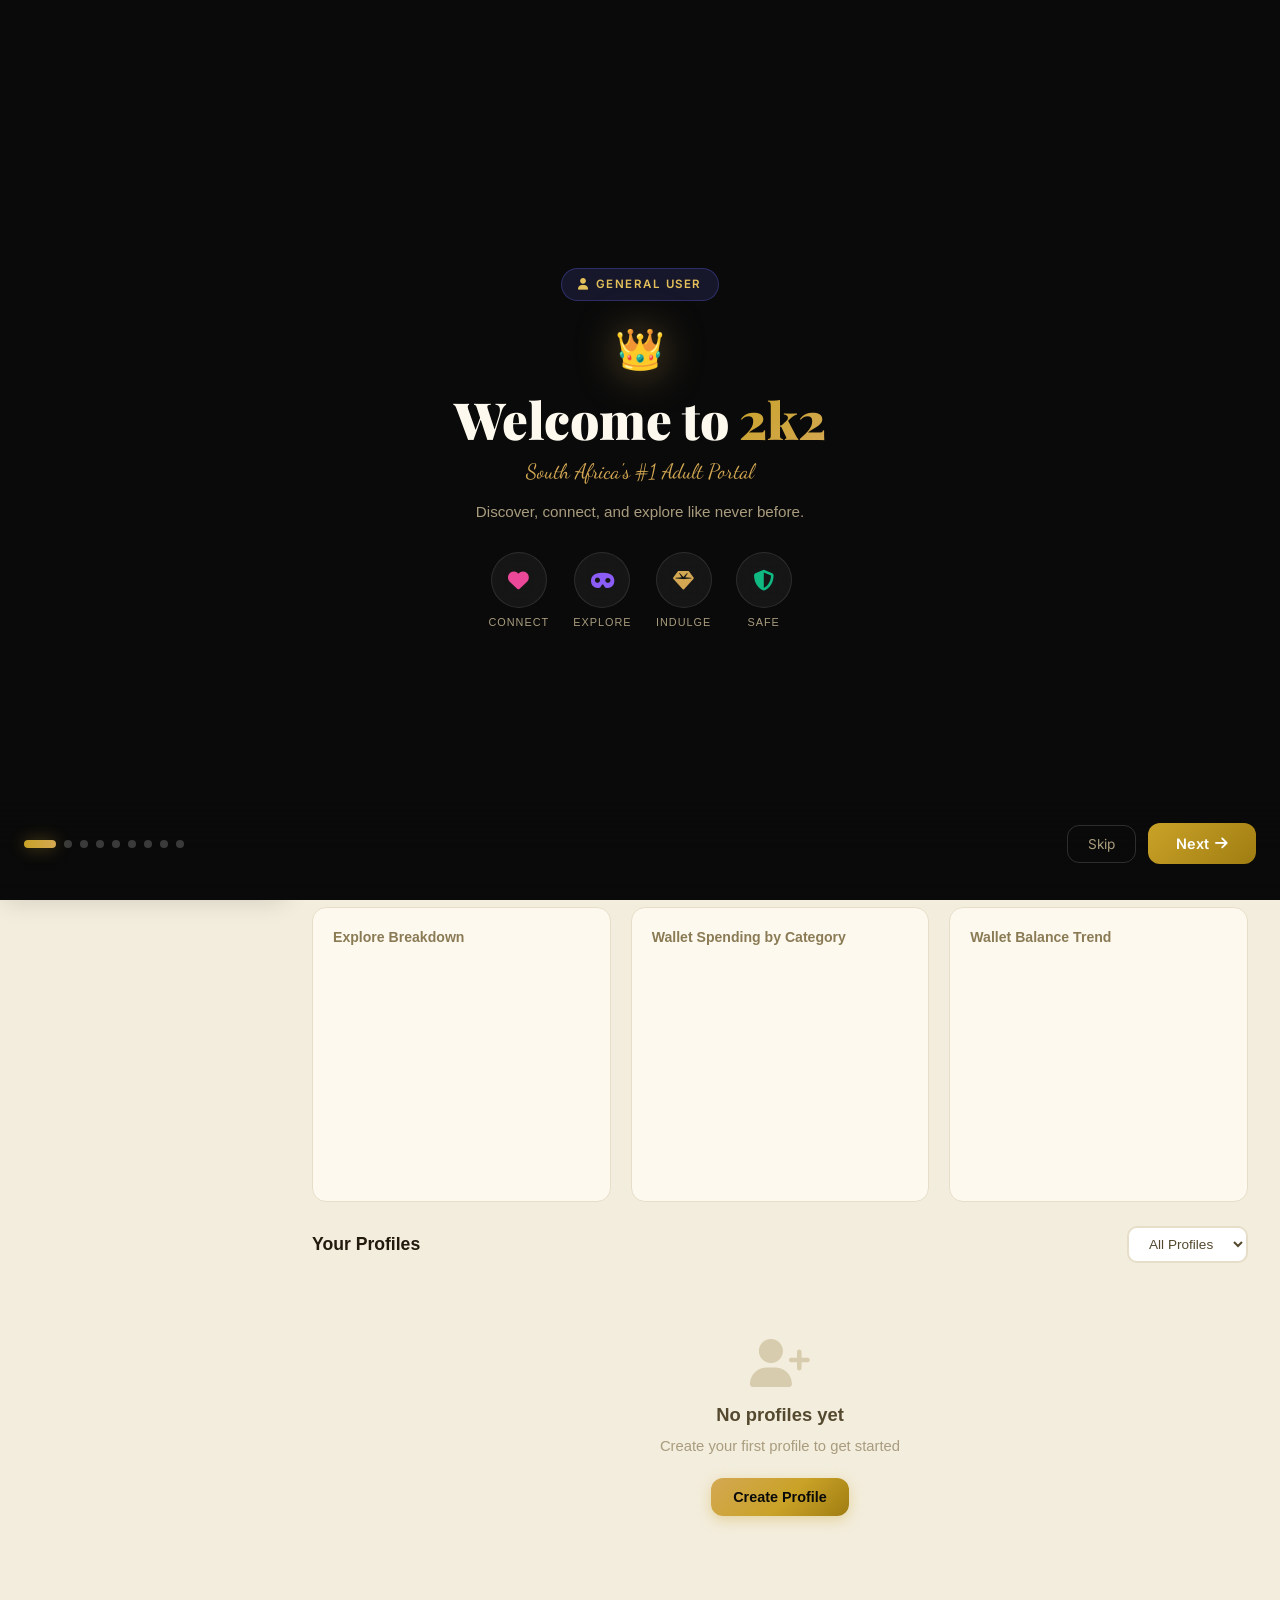
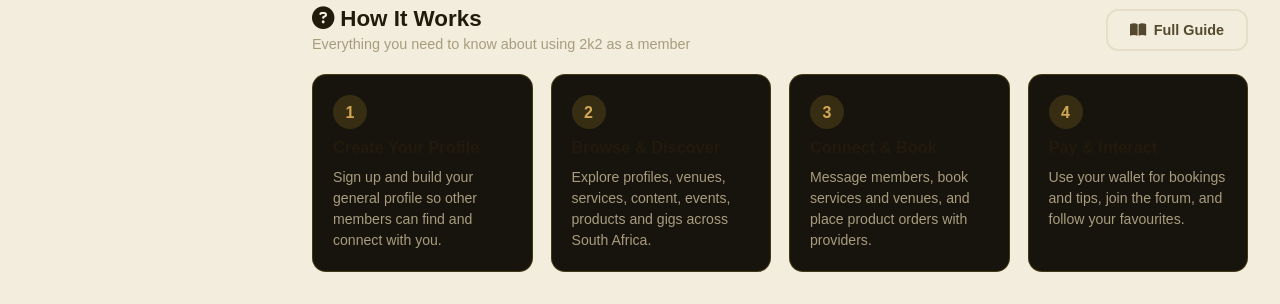
==== commit 59f2d3a6: "v2.3.19: version-clash fix - same build everywhere on every device, browser and platform - Every pag" ====
--- a/index.html
+++ b/index.html
@@ -1,6 +1,8 @@
-﻿<!DOCTYPE html>
+<!DOCTYPE html>
 <html lang="en">
 <head>
+<meta name="2k2-version" content="2.3.19">
+<meta name="2k2-build" content="2026-09-23">
     <meta charset="UTF-8">
     <meta name="viewport" content="width=device-width, initial-scale=1.0">
     <meta http-equiv="Content-Security-Policy" content="object-src 'none'; base-uri 'self'; frame-src 'none'; upgrade-insecure-requests">
@@ -51,12 +53,12 @@
     <link rel="preconnect" href="https://cdn.jsdelivr.net">
 
     <!-- Favicon -->
-    <link rel="icon" type="image/svg+xml" href="data:image/svg+xml,<svg xmlns='http://www.w3.org/2000/svg' viewBox='0 0 100 100'><text y='.9em' font-size='90'>ðŸ’Ž</text></svg>">
+    <link rel="icon" type="image/svg+xml" href="data:image/svg+xml,<svg xmlns='http://www.w3.org/2000/svg' viewBox='0 0 100 100'><text y='.9em' font-size='90'>💎</text></svg>">
     <link rel="icon" type="image/png" sizes="192x192" href="icons/icon-192.png">
     <link rel="apple-touch-icon" href="icons/apple-touch-icon.png">
     <link rel="manifest" href="manifest.webmanifest">
 
-    <link rel="stylesheet" href="style.css?v=44">
+    <link rel="stylesheet" href="style.css?v=46">
     <link rel="stylesheet" href="https://cdnjs.cloudflare.com/ajax/libs/font-awesome/6.5.1/css/all.min.css">
     <link href="https://fonts.googleapis.com/css2?family=Playfair+Display:wght@400;600;700;900&family=Inter:wght@300;400;500;600;700&family=Dancing+Script:wght@700&display=swap" rel="stylesheet">
 
@@ -198,7 +200,7 @@
                 <div class="onb-overlay"></div>
                 <div class="onb-content">
                     <div class="onb-section-badge"><i class="fas fa-user"></i> General User</div>
-                    <div class="onb-crown">ðŸ‘‘</div>
+                    <div class="onb-crown">👑</div>
                     <h1 class="onb-title">Welcome to <span class="onb-highlight">2k2</span></h1>
                     <p class="onb-subtitle">South Africa's #1 Adult Portal</p>
                     <p class="onb-desc">Discover, connect, and explore like never before.</p>
@@ -270,7 +272,7 @@
                 <div class="onb-overlay"></div>
                 <div class="onb-content">
                     <div class="onb-section-badge sp-badge"><i class="fas fa-briefcase"></i> Service Provider</div>
-                    <div class="onb-crown" style="filter:drop-shadow(0 0 20px rgba(16,185,129,0.5))">ðŸ’°</div>
+                    <div class="onb-crown" style="filter:drop-shadow(0 0 20px rgba(16,185,129,0.5))">💰</div>
                     <h1 class="onb-title">Start <span class="onb-highlight">Earning</span></h1>
                     <p class="onb-subtitle">Turn your skills into income on 2k2</p>
                     <p class="onb-desc">Join South Africa's largest adult services marketplace. List your services, get bookings, and build your brand.</p>
@@ -292,7 +294,7 @@
                     <h1 class="onb-title" style="font-size:2.4rem">What You Can <span class="onb-highlight">Sell</span></h1>
                     <p class="onb-subtitle">Multiple revenue streams, one platform</p>
                     <div class="onb-features">
-                        <div class="onb-feature"><i class="fas fa-concierge-bell" style="color:#10b981"></i><div><h4>Custom Services</h4><p>Create and sell any service you offer â€” you define it</p></div></div>
+                        <div class="onb-feature"><i class="fas fa-concierge-bell" style="color:#10b981"></i><div><h4>Custom Services</h4><p>Create and sell any service you offer — you define it</p></div></div>
                         <div class="onb-feature"><i class="fas fa-video" style="color:#8b5cf6"></i><div><h4>Premium Content</h4><p>Videos, images, ASMR, podcasts, stories & books</p></div></div>
                         <div class="onb-feature"><i class="fas fa-calendar-days" style="color:#ec4899"></i><div><h4>Events & Parties</h4><p>Host parties, G2G meetups, club nights, and more</p></div></div>
                         <div class="onb-feature"><i class="fas fa-briefcase" style="color:#f59e0b"></i><div><h4>Jobs & Gigs</h4><p>Photography, dancing, catering, companionship</p></div></div>
@@ -310,8 +312,8 @@
                     <p class="onb-subtitle">Multiple ways to make money</p>
                     <div class="onb-features">
                         <div class="onb-feature"><i class="fas fa-calendar-check" style="color:#10b981"></i><div><h4>Service Bookings</h4><p>Clients book you directly - set your own booking fee</p></div></div>
-                        <div class="onb-feature"><i class="fas fa-fire" style="color:#ef4444"></i><div><h4>Tips & Donations</h4><p>Receive tips from fans â€” R50, R100, R250, R500</p></div></div>
-                        <div class="onb-feature"><i class="fas fa-play-circle" style="color:#8b5cf6"></i><div><h4>Content Sales</h4><p>Sell exclusive content â€” videos, images, ASMR, stories</p></div></div>
+                        <div class="onb-feature"><i class="fas fa-fire" style="color:#ef4444"></i><div><h4>Tips & Donations</h4><p>Receive tips from fans — R50, R100, R250, R500</p></div></div>
+                        <div class="onb-feature"><i class="fas fa-play-circle" style="color:#8b5cf6"></i><div><h4>Content Sales</h4><p>Sell exclusive content — videos, images, ASMR, stories</p></div></div>
                         <div class="onb-feature"><i class="fas fa-shop" style="color:#d4a853"></i><div><h4>Venue & Events</h4><p>List venues, host events, sell tickets and experiences</p></div></div>
                     </div>
                 </div>
@@ -1748,7 +1750,7 @@
                 </div>
                 <div id="authProviderPending" style="display:none">
                     <div style="padding:10px 0 6px"><i class="fas fa-hourglass-half" style="font-size:1.7rem;color:#d4a853"></i></div>
-                    <p style="color:#8a7b55;font-size:0.92rem;line-height:1.55;margin:0 0 16px">You've already submitted your Service Provider request. Our team is reviewing it â€” you'll get provider access here once it's approved.</p>
+                    <p style="color:#8a7b55;font-size:0.92rem;line-height:1.55;margin:0 0 16px">You've already submitted your Service Provider request. Our team is reviewing it — you'll get provider access here once it's approved.</p>
                     <button class="btn btn-secondary" onclick="closeAuthPrompt()" style="background:transparent;box-shadow:none">Ok, Got It</button>
                 </div>
             </div>
@@ -2286,51 +2288,87 @@
                         </div>
                     </div>
 
-                    <div class="view-grid">
+                    <div class="detail-tabs" id="serviceDetailTabs">
+                        <button class="detail-tab active" data-dtab="overview" onclick="switchServiceViewTab('overview', this)"><i class="fas fa-circle-info"></i> Overview</button>
+                        <button class="detail-tab" data-dtab="gallery" onclick="switchServiceViewTab('gallery', this)"><i class="fas fa-images"></i> Gallery</button>
+                        <button class="detail-tab" data-dtab="availability" onclick="switchServiceViewTab('availability', this)"><i class="fas fa-clock"></i> Availability</button>
+                        <button class="detail-tab" data-dtab="activity" onclick="switchServiceViewTab('activity', this)"><i class="fas fa-layer-group"></i> Activity</button>
+                        <button class="detail-tab" data-dtab="reviews" onclick="switchServiceViewTab('reviews', this)"><i class="fas fa-star"></i> Reviews <span class="detail-tab-badge" id="svcReviewCountBadge" data-review-count="service">0</span></button>
+                    </div>
+
+                    <div class="detail-panel active" id="svcPanel-overview">
+                        <div class="view-grid">
+                            <div class="profile-card">
+                                <h2><i class="fas fa-info-circle"></i> Details</h2>
+                                <div class="detail-row"><span class="detail-label">Category</span><span class="detail-value" id="svcViewCategory">-</span></div>
+                                <div class="detail-row"><span class="detail-label">Email</span><span class="detail-value" id="svcViewEmail">-</span></div>
+                                <div class="detail-row"><span class="detail-label">Phone</span><span class="detail-value" id="svcViewPhone">-</span></div>
+                                <div class="detail-row"><span class="detail-label">Rates</span><span class="detail-value" id="svcViewRate">-</span></div>
+                            </div>
+                            <div class="profile-card">
+                                <h2><i class="fas fa-file-alt"></i> About</h2>
+                                <p id="svcViewBio" class="view-bio">-</p>
+                                <div class="detail-row" style="margin-top:16px">
+                                    <span class="detail-label">Website</span>
+                                    <a href="#" id="svcViewWebsite" target="_blank" class="detail-link">-</a>
+                                </div>
+                                <div class="profile-links" id="svcViewLinks"></div>
+                            </div>
+                        </div>
+
                         <div class="profile-card">
-                            <h2><i class="fas fa-info-circle"></i> Details</h2>
-                            <div class="detail-row"><span class="detail-label">Category</span><span class="detail-value" id="svcViewCategory">-</span></div>
-                            <div class="detail-row"><span class="detail-label">Email</span><span class="detail-value" id="svcViewEmail">-</span></div>
-                            <div class="detail-row"><span class="detail-label">Phone</span><span class="detail-value" id="svcViewPhone">-</span></div>
-                            <div class="detail-row"><span class="detail-label">Rates</span><span class="detail-value" id="svcViewRate">-</span></div>
-                        </div>
+                            <h2><i class="fas fa-tag"></i> Specialties</h2>
+                            <div class="tags-container" id="svcViewTags"><span class="tag empty-tag">No specialties listed</span></div>
+                        </div>
+                    </div>
+
+                    <div class="detail-panel" id="svcPanel-gallery">
                         <div class="profile-card">
-                            <h2><i class="fas fa-file-alt"></i> About</h2>
-                            <p id="svcViewBio" class="view-bio">-</p>
-                            <div class="detail-row" style="margin-top:16px">
-                                <span class="detail-label">Website</span>
-                                <a href="#" id="svcViewWebsite" target="_blank" class="detail-link">-</a>
-                            </div>
-                            <div class="profile-links" id="svcViewLinks"></div>
-                        </div>
-                    </div>
-
-                    <div class="profile-card">
-                        <h2><i class="fas fa-tag"></i> Specialties</h2>
-                        <div class="tags-container" id="svcViewTags"><span class="tag empty-tag">No specialties listed</span></div>
-                    </div>
-
-                    <div class="profile-card">
-                        <h2><i class="fas fa-images"></i> Gallery</h2>
-                        <div class="directory-gallery" id="svcViewGallery"></div>
-                    </div>
-
-                    <div class="profile-card">
-                        <h2><i class="fas fa-clock"></i> Availability</h2>
-                        <div class="availability-view" id="svcViewAvailability"></div>
-                    </div>
-
-                    <div class="profile-card" id="serviceActivityCard">
-                        <h2><i class="fas fa-layer-group"></i> Provider Activity</h2>
-                        <p class="activity-subtitle">Everything this provider has shared on 2k2</p>
-                        <div class="activity-tabs">
-                            <button class="activity-tab active" data-act-tab="experiences" onclick="switchProviderActivity('experiences','serviceActivityContent',this)"><i class="fas fa-gem"></i> Experiences</button>
-                            <button class="activity-tab" data-act-tab="gigs" onclick="switchProviderActivity('gigs','serviceActivityContent',this)"><i class="fas fa-briefcase"></i> Gigs</button>
-                            <button class="activity-tab" data-act-tab="content" onclick="switchProviderActivity('content','serviceActivityContent',this)"><i class="fas fa-photo-film"></i> Content</button>
-                            <button class="activity-tab" data-act-tab="forums" onclick="switchProviderActivity('forums','serviceActivityContent',this)"><i class="fas fa-comments"></i> Forums</button>
-                            <button class="activity-tab" data-act-tab="events" onclick="switchProviderActivity('events','serviceActivityContent',this)"><i class="fas fa-calendar"></i> Events</button>
-                        </div>
-                        <div class="activity-section" id="serviceActivityContent"></div>
+                            <h2><i class="fas fa-images"></i> Gallery</h2>
+                            <div class="directory-gallery" id="svcViewGallery"></div>
+                        </div>
+                    </div>
+
+                    <div class="detail-panel" id="svcPanel-availability">
+                        <div class="profile-card">
+                            <h2><i class="fas fa-clock"></i> Availability</h2>
+                            <div class="availability-view" id="svcViewAvailability"></div>
+                        </div>
+                    </div>
+
+                    <div class="detail-panel" id="svcPanel-activity">
+                        <div class="profile-card" id="serviceActivityCard">
+                            <h2><i class="fas fa-layer-group"></i> Provider Activity</h2>
+                            <p class="activity-subtitle">Everything this provider has shared on 2k2</p>
+                            <div class="activity-tabs">
+                                <button class="activity-tab active" data-act-tab="experiences" onclick="switchProviderActivity('experiences','serviceActivityContent',this)"><i class="fas fa-gem"></i> Experiences</button>
+                                <button class="activity-tab" data-act-tab="gigs" onclick="switchProviderActivity('gigs','serviceActivityContent',this)"><i class="fas fa-briefcase"></i> Gigs</button>
+                                <button class="activity-tab" data-act-tab="content" onclick="switchProviderActivity('content','serviceActivityContent',this)"><i class="fas fa-photo-film"></i> Content</button>
+                                <button class="activity-tab" data-act-tab="forums" onclick="switchProviderActivity('forums','serviceActivityContent',this)"><i class="fas fa-comments"></i> Forums</button>
+                                <button class="activity-tab" data-act-tab="events" onclick="switchProviderActivity('events','serviceActivityContent',this)"><i class="fas fa-calendar"></i> Events</button>
+                            </div>
+                            <div class="activity-section" id="serviceActivityContent"></div>
+                        </div>
+                    </div>
+
+                    <div class="detail-panel" id="svcPanel-reviews">
+                        <div class="profile-card review-section-card" id="serviceReviewSection">
+                            <h2><i class="fas fa-star"></i> Reviews & Ratings</h2>
+                            <div class="review-summary" id="serviceReviewSummary"></div>
+                            <div class="review-form-wrap">
+                                <h3>Leave a Review</h3>
+                                <div class="star-rating-input" id="serviceStarRating" data-rating="0">
+                                    <i class="fas fa-star" data-star="1"></i>
+                                    <i class="fas fa-star" data-star="2"></i>
+                                    <i class="fas fa-star" data-star="3"></i>
+                                    <i class="fas fa-star" data-star="4"></i>
+                                    <i class="fas fa-star" data-star="5"></i>
+                                </div>
+                                <textarea id="serviceReviewText" placeholder="Write your review..." rows="3"></textarea>
+                                <button class="btn btn-primary btn-sm" onclick="submitReview('service', currentServiceViewId)"><i class="fas fa-paper-plane"></i> Submit Review</button>
+                            </div>
+                            <div class="reviews-list" id="serviceReviewsList"></div>
+                        </div>
                     </div>
                 </div>
             </div>
@@ -3613,7 +3651,7 @@
                                     <button type="button" class="gist-btn" onclick="toggleMsgEmojiPicker('msgBody')" title="Emoji"><i class="fas fa-face-smile"></i></button>
                                     <button type="button" class="gist-btn" onclick="toggleMsgGifPicker('msgBody')" title="GIF"><i class="fas fa-images"></i></button>
                                 </div>
-                                <textarea id="msgBody" rows="5" placeholder="Write your message... Add emojis and GIFs ðŸŽ‰" required></textarea>
+                                <textarea id="msgBody" rows="5" placeholder="Write your message... Add emojis and GIFs 🎉" required></textarea>
                             </div>
                         </div>
                     </div>
@@ -3847,7 +3885,7 @@
     <script src="https://cdn.jsdelivr.net/npm/@supabase/supabase-js@2/dist/umd/supabase.min.js"></script>
     <script src="config.js?v=21"></script>
     <script src="auth.js?v=21"></script>
-    <script src="db.js?v=28"></script>
+    <script src="db.js?v=29"></script>
     <script src="presence.js?v=23"></script>
     <script>
     // Session-aware sidebar (Sign In / Logout / account chip).
@@ -3918,7 +3956,7 @@
       });
     })();
     </script>
-    <script src="script.js?v=58"></script>
+    <script src="script.js?v=60"></script>
     <script src="media-player.js?v=4"></script>
     <script src="products.js?v=30"></script>
     <script src="shipping.js?v=2"></script>
@@ -3974,8 +4012,8 @@
             }
         });
     </script>
-    <script src="pwa.js?v=1"></script>
-    <script src="updates.js?v=1"></script>
+    <script src="pwa.js?v=2"></script>
+    <script src="updates.js?v=2"></script>
     <!-- Paid message unlock popup -->
     <div class="modal-overlay" id="paidMsgModal" onclick="if(event.target===this)closePaidMsgPopup()">
         <div class="modal" style="max-width:440px">
--- a/style.css
+++ b/style.css
@@ -2639,6 +2639,8 @@
 .filter-bar {
     display: flex;
     gap: 12px;
+    flex-wrap: wrap;
+    align-items: center;
 }
 
 .filter-bar input,
@@ -7982,6 +7984,65 @@
 
 .activity-section {
     min-height: 40px;
+}
+
+/* ---- Detail view section tabs (service detail page) ---- */
+.detail-tabs {
+    display: flex;
+    flex-wrap: wrap;
+    gap: 8px;
+    margin: 4px 0 18px;
+    padding: 6px;
+    background: var(--card-bg);
+    border: 1px solid var(--border);
+    border-radius: 14px;
+}
+
+.detail-tab {
+    flex: 1 1 auto;
+    min-width: 0;
+    display: inline-flex;
+    align-items: center;
+    justify-content: center;
+    gap: 6px;
+    padding: 10px 14px;
+    border: none;
+    border-radius: 10px;
+    background: transparent;
+    color: var(--text-secondary);
+    font-size: 0.85rem;
+    font-weight: 600;
+    cursor: pointer;
+    transition: background 0.2s, color 0.2s, box-shadow 0.2s;
+    white-space: nowrap;
+}
+
+.detail-tab:hover {
+    background: rgba(201, 162, 39, 0.1);
+    color: var(--primary-dark);
+}
+
+.detail-tab.active {
+    background: linear-gradient(135deg, #d3ad44, #a07d12);
+    color: white;
+    box-shadow: 0 3px 10px rgba(211, 173, 68, 0.3);
+}
+
+.detail-tab-badge {
+    background: rgba(255, 255, 255, 0.35);
+    border-radius: 999px;
+    padding: 0 7px;
+    font-size: 0.7rem;
+    line-height: 1.5;
+    font-weight: 700;
+}
+
+.detail-panel {
+    display: none;
+}
+
+.detail-panel.active {
+    display: block;
 }
 
 .activity-list {
